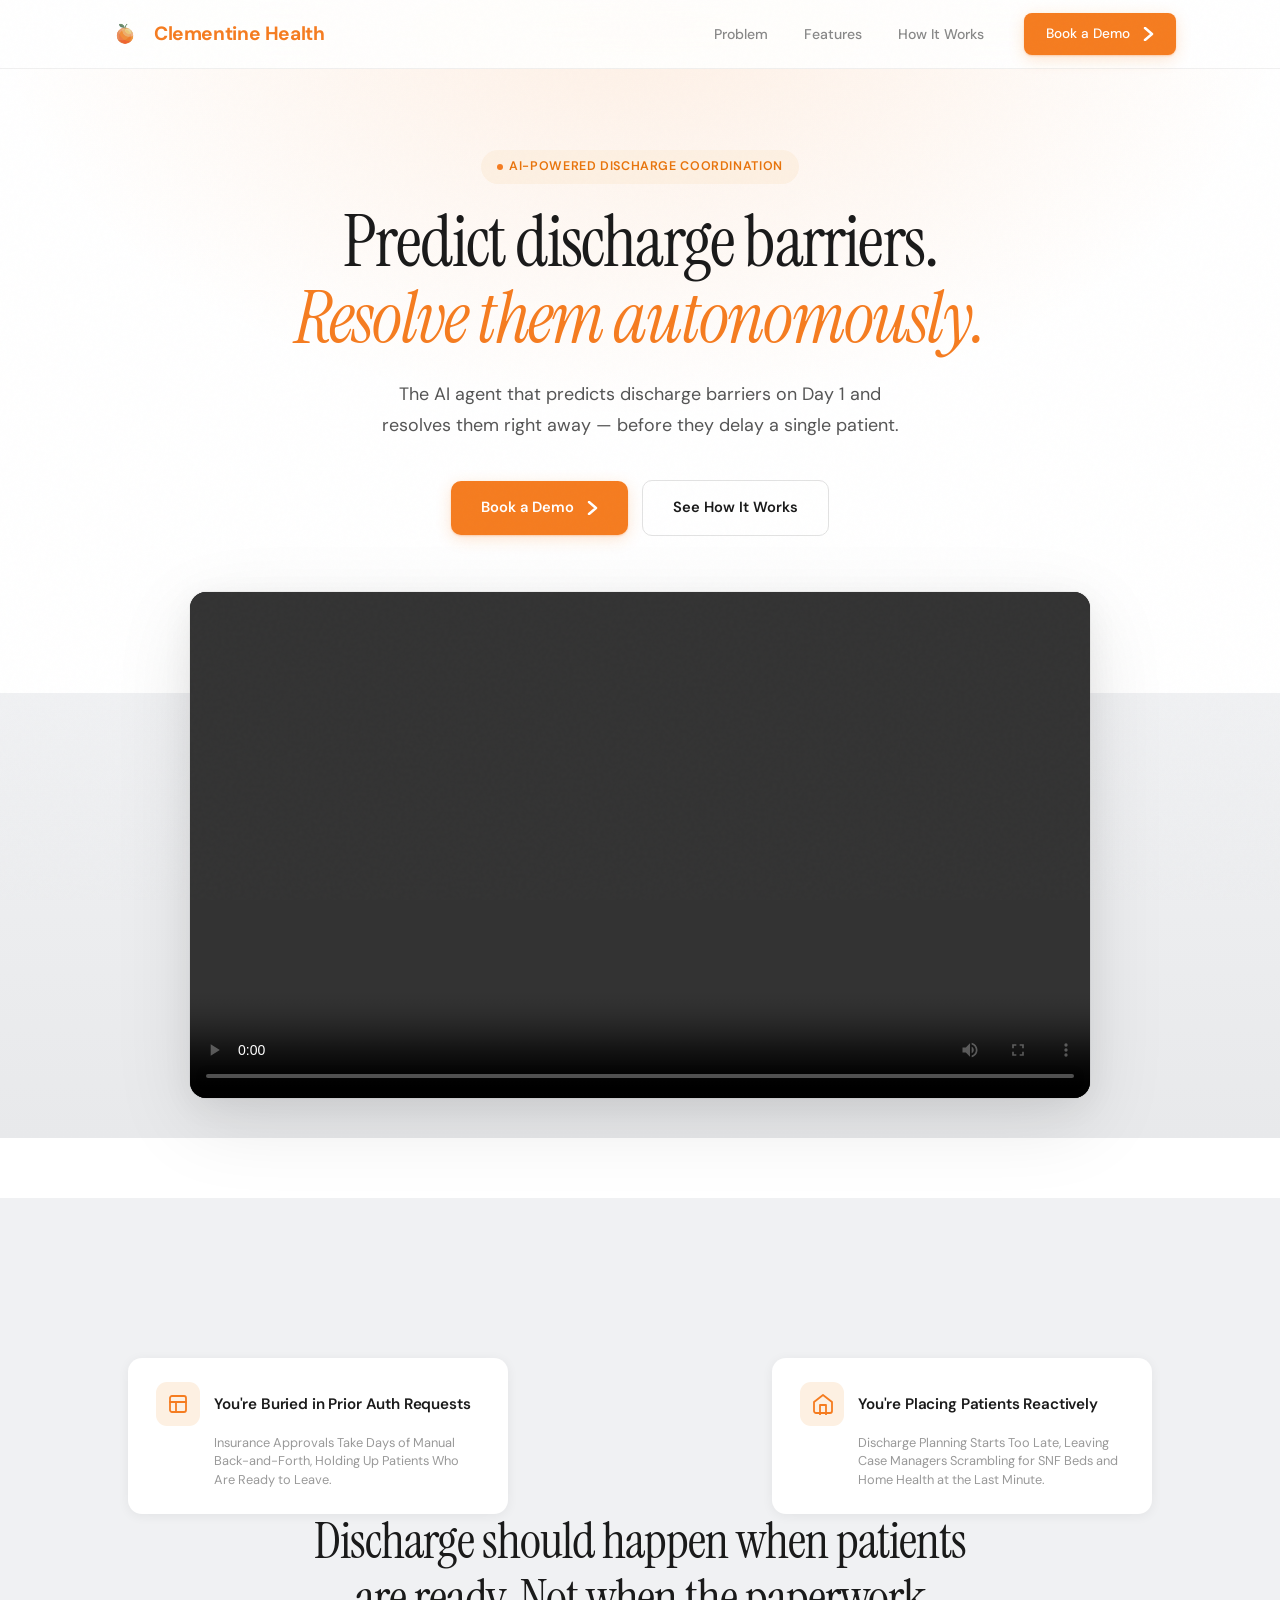
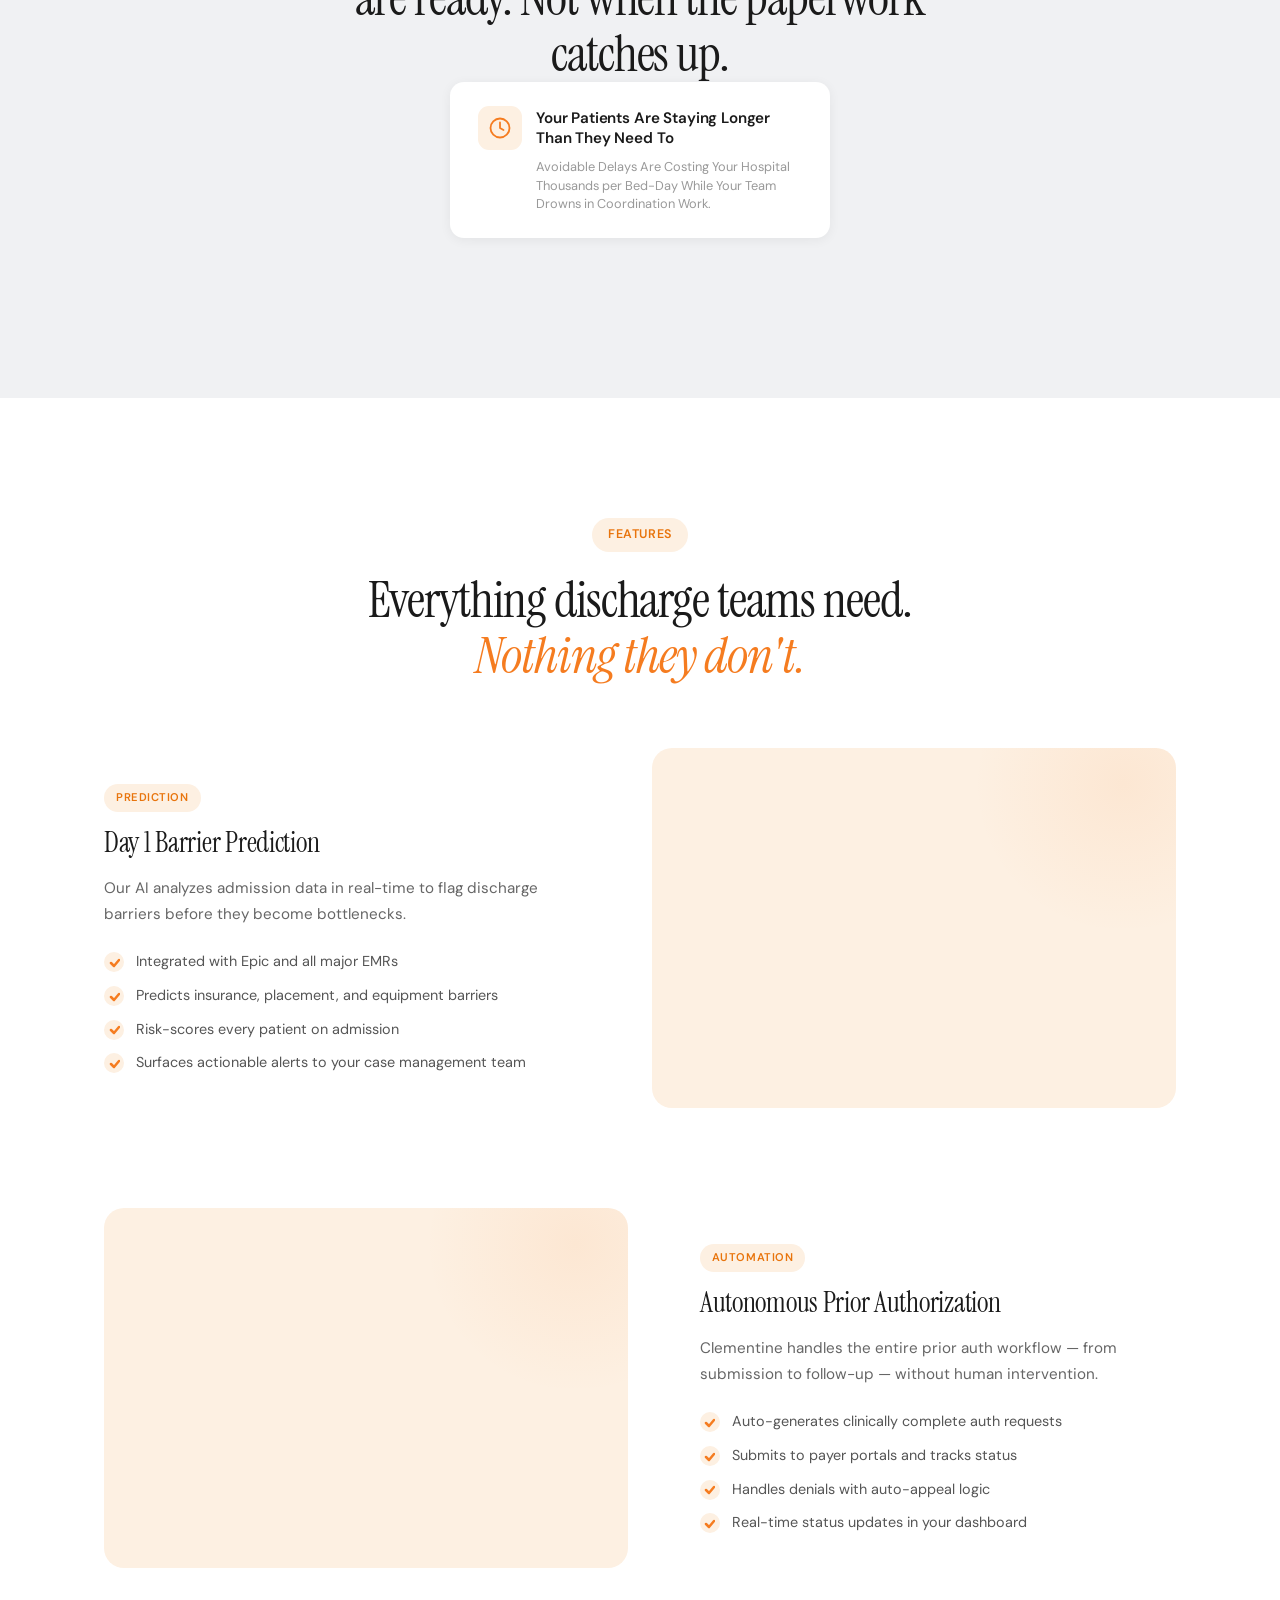
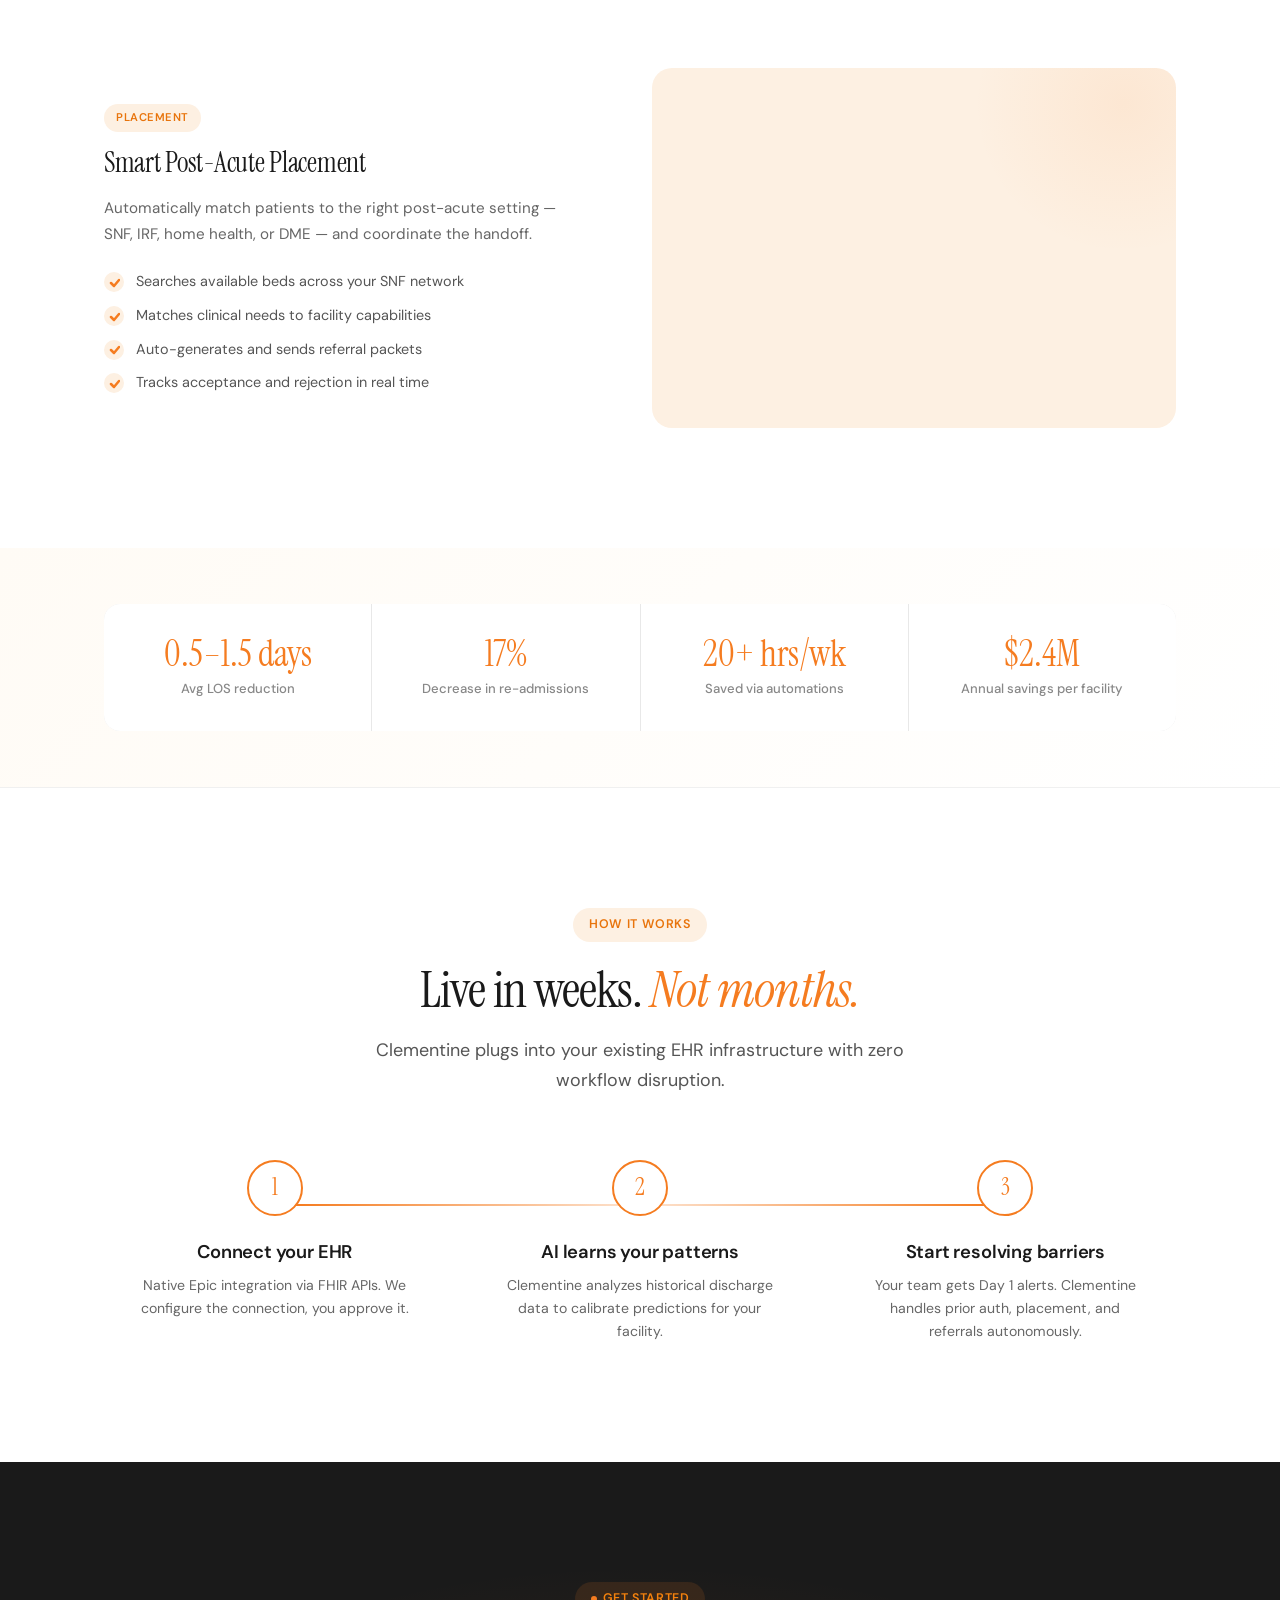
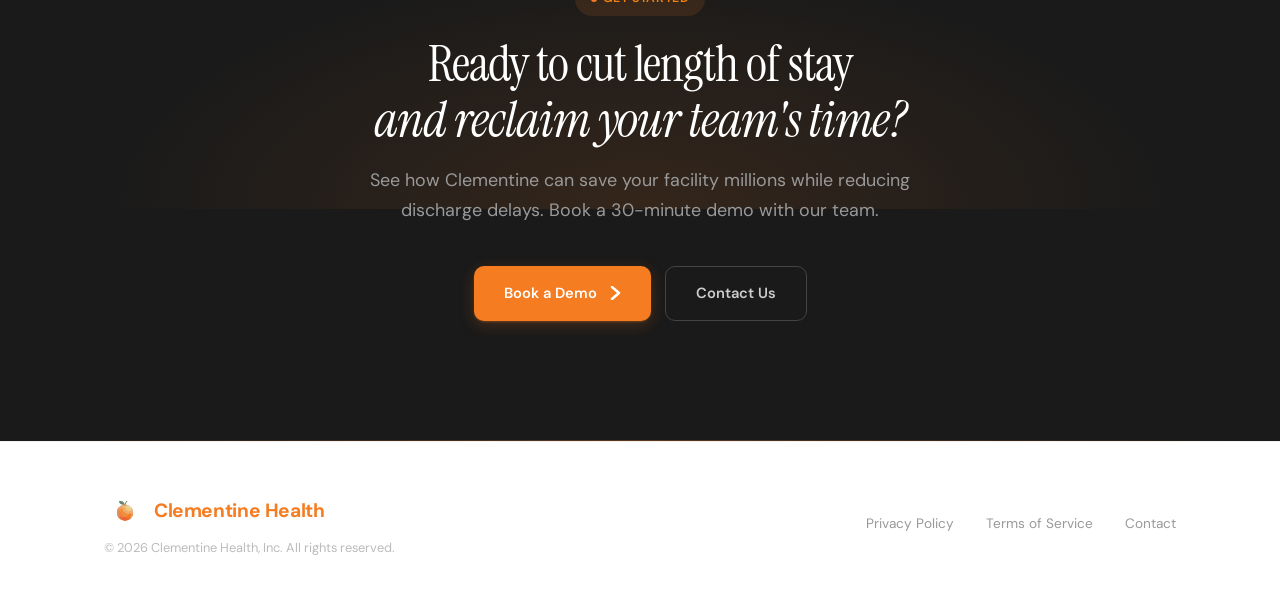
==== index.html @ 8f50ad36 "Initial commit: Clementine Health landing page Includes v1 (original), v2 (full-height features), an" ====
<!DOCTYPE html>
<html lang="en">
<head>
  <meta charset="UTF-8">
  <meta name="viewport" content="width=device-width, initial-scale=1.0">
  <title>Clementine Health — AI-Powered Discharge Coordination</title>
  <meta name="description" content="Predict discharge barriers on Day 1. Autonomously resolve prior auth, post-acute placement, and referral packets. Reduce length of stay and save millions.">
  <link rel="preconnect" href="https://fonts.googleapis.com">
  <link rel="preconnect" href="https://fonts.gstatic.com" crossorigin>
  <link href="https://fonts.googleapis.com/css2?family=DM+Sans:ital,opsz,wght@0,9..40,100..1000;1,9..40,100..1000&family=Instrument+Serif:ital@0;1&display=swap" rel="stylesheet">
  <style>
    :root {
      --orange: #F57C20;
      --orange-deep: #E8740C;
      --orange-bright: #F5820D;
      --orange-glow: rgba(245, 124, 32, 0.12);
      --card-bg: #FDF0E2;
      --cream: #FFFBF5;
      --ink: #1a1a1a;
      --ink-light: #555;
      --ink-muted: #888;
      --border: rgba(0,0,0,0.06);
      --radius: 16px;
      --radius-sm: 10px;
    }

    *, *::before, *::after { box-sizing: border-box; margin: 0; padding: 0; }
    html { scroll-behavior: smooth; -webkit-font-smoothing: antialiased; -moz-osx-font-smoothing: grayscale; }
    body {
      font-family: 'DM Sans', system-ui, sans-serif;
      color: var(--ink);
      background: #fff;
      line-height: 1.6;
      overflow-x: hidden;
    }
    img { max-width: 100%; display: block; }
    a { text-decoration: none; color: inherit; }

    /* ── Grain overlay ── */
    body::after {
      content: '';
      position: fixed;
      inset: 0;
      pointer-events: none;
      z-index: 9999;
      opacity: 0.018;
      background-image: url("data:image/svg+xml,%3Csvg viewBox='0 0 256 256' xmlns='http://www.w3.org/2000/svg'%3E%3Cfilter id='n'%3E%3CfeTurbulence type='fractalNoise' baseFrequency='0.9' numOctaves='4' stitchTiles='stitch'/%3E%3C/filter%3E%3Crect width='100%25' height='100%25' filter='url(%23n)'/%3E%3C/svg%3E");
    }

    .container { max-width: 1120px; margin: 0 auto; padding: 0 24px; }
    .section { padding: 120px 0; }

    /* ── Typography ── */
    h1 {
      font-family: 'Instrument Serif', Georgia, serif;
      font-size: clamp(2.75rem, 6vw, 4.5rem);
      font-weight: 400;
      line-height: 1.05;
      letter-spacing: -0.025em;
    }
    h2 {
      font-family: 'Instrument Serif', Georgia, serif;
      font-size: clamp(2rem, 4vw, 3.25rem);
      font-weight: 400;
      line-height: 1.1;
      letter-spacing: -0.02em;
    }
    h3 {
      font-size: 1.15rem;
      font-weight: 600;
      line-height: 1.35;
      letter-spacing: -0.01em;
    }
    .text-orange { color: var(--orange); }
    .subtitle {
      font-size: clamp(1.05rem, 1.4vw, 1.2rem);
      color: var(--ink-light);
      line-height: 1.7;
      max-width: 540px;
      font-weight: 400;
    }
    .label {
      display: inline-flex;
      align-items: center;
      gap: 6px;
      font-size: 0.78rem;
      font-weight: 600;
      letter-spacing: 0.05em;
      text-transform: uppercase;
      color: var(--orange-deep);
      background: var(--card-bg);
      padding: 7px 16px;
      border-radius: 100px;
      margin-bottom: 20px;
    }
    .label-dot {
      width: 6px;
      height: 6px;
      border-radius: 50%;
      background: var(--orange);
      animation: pulse-dot 2s infinite;
    }
    @keyframes pulse-dot {
      0%, 100% { opacity: 1; transform: scale(1); }
      50% { opacity: 0.5; transform: scale(0.8); }
    }

    /* ── Buttons ── */
    .btn {
      display: inline-flex;
      align-items: center;
      gap: 10px;
      font-family: inherit;
      font-size: 0.92rem;
      font-weight: 600;
      padding: 15px 30px;
      border-radius: var(--radius-sm);
      border: none;
      cursor: pointer;
      transition: all 0.25s cubic-bezier(0.4, 0, 0.2, 1);
      position: relative;
    }
    .btn-primary {
      background: var(--orange);
      color: #fff;
      box-shadow: 0 1px 2px rgba(245,124,32,0.3), 0 4px 16px rgba(245,124,32,0.2);
    }
    .btn-primary:hover {
      background: var(--orange-deep);
      transform: translateY(-2px);
      box-shadow: 0 4px 8px rgba(245,124,32,0.3), 0 12px 28px rgba(245,124,32,0.2);
    }
    .btn-secondary {
      background: #fff;
      color: var(--ink);
      border: 1.5px solid #e2e2e2;
    }
    .btn-secondary:hover {
      border-color: var(--orange);
      color: var(--orange);
      background: var(--cream);
    }
    .btn-arrow svg {
      transition: transform 0.25s cubic-bezier(0.4, 0, 0.2, 1);
      flex-shrink: 0;
    }
    .btn-arrow:hover svg { transform: translateX(3px); }

    /* ── Nav ── */
    .nav {
      position: fixed;
      top: 0;
      left: 0;
      right: 0;
      z-index: 100;
      background: rgba(255,255,255,0.88);
      backdrop-filter: blur(16px) saturate(180%);
      -webkit-backdrop-filter: blur(16px) saturate(180%);
      border-bottom: 1px solid var(--border);
      transition: all 0.4s;
    }
    .nav.scrolled { box-shadow: 0 1px 20px rgba(0,0,0,0.05); }
    .nav-inner {
      display: flex;
      align-items: center;
      justify-content: space-between;
      height: 68px;
    }
    .wordmark {
      font-family: 'DM Sans', sans-serif;
      font-size: 1.2rem;
      font-weight: 700;
      color: var(--orange);
      letter-spacing: -0.02em;
      display: flex;
      align-items: center;
      gap: 8px;
    }
    .wordmark-icon {
      width: 42px;
      height: 42px;
      display: flex;
      align-items: center;
      justify-content: center;
      flex-shrink: 0;
    }
    .wordmark-icon img { width: 100%; height: 100%; object-fit: contain; }
    .nav-links { display: flex; align-items: center; gap: 36px; }
    .nav-links a {
      font-size: 0.88rem;
      font-weight: 500;
      color: var(--ink-muted);
      transition: color 0.2s;
      position: relative;
    }
    .nav-links a:hover { color: var(--ink); }
    .nav-links a::after {
      content: '';
      position: absolute;
      bottom: -4px;
      left: 0;
      right: 0;
      height: 1.5px;
      background: var(--orange);
      transform: scaleX(0);
      transition: transform 0.25s cubic-bezier(0.4, 0, 0.2, 1);
      border-radius: 1px;
    }
    .nav-links a:hover::after { transform: scaleX(1); }
    .nav-cta { margin-left: 4px; }
    .nav-cta .btn { padding: 10px 22px; font-size: 0.85rem; border-radius: 8px; }
    .nav-cta .btn-primary { color: #fff !important; }
    .mobile-toggle { display: none; background: none; border: none; cursor: pointer; padding: 8px; }
    .mobile-toggle span { display: block; width: 20px; height: 1.5px; background: var(--ink); margin: 5px 0; border-radius: 2px; transition: all 0.3s; }

    /* ── Hero ── */
    .hero {
      padding: 150px 0 60px;
      position: relative;
    }
    .hero::before {
      content: '';
      position: absolute;
      top: 0;
      left: 50%;
      transform: translateX(-50%);
      width: 120%;
      height: 100%;
      background: radial-gradient(ellipse 60% 50% at 50% 0%, var(--orange-glow) 0%, transparent 70%);
      pointer-events: none;
    }
    .hero-inner {
      text-align: center;
      position: relative;
    }
    .hero .subtitle { margin: 24px auto 0; }
    .hero-buttons {
      display: flex;
      align-items: center;
      justify-content: center;
      gap: 14px;
      margin-top: 40px;
      flex-wrap: wrap;
    }

    /* ── Hero background band ── */
    .hero-bg-band {
      position: absolute;
      bottom: 0;
      left: -10%;
      right: -10%;
      height: 45%;
      background: linear-gradient(180deg, #f0f1f3 0%, #e8e9eb 100%);
      z-index: -1;
    }

    /* ── Hero Video Embed ── */
    .hero-video-wrapper {
      margin-top: 56px;
      max-width: 900px;
      margin-left: auto;
      margin-right: auto;
      padding-bottom: 40px;
    }
    .hero-video-frame {
      position: relative;
      width: 100%;
      padding-top: 56.25%; /* 16:9 */
      border-radius: 16px;
      overflow: hidden;
      background: #111;
      box-shadow:
        0 24px 80px rgba(0,0,0,0.10),
        0 8px 32px rgba(0,0,0,0.06),
        0 0 0 1px rgba(0,0,0,0.04);
    }
    .hero-video-frame iframe,
    .hero-video-frame video {
      position: absolute;
      top: 0;
      left: 0;
      width: 100%;
      height: 100%;
      border: 0;
    }
    .hero-video-placeholder {
      position: absolute;
      top: 0;
      left: 0;
      width: 100%;
      height: 100%;
      display: flex;
      flex-direction: column;
      align-items: center;
      justify-content: center;
      background: linear-gradient(135deg, #1a1a1a 0%, #2d2d2d 100%);
      color: #fff;
      gap: 16px;
      cursor: pointer;
      transition: background 0.3s ease;
    }
    .hero-video-placeholder:hover {
      background: linear-gradient(135deg, #222 0%, #333 100%);
    }
    .hero-video-play {
      width: 72px;
      height: 72px;
      border-radius: 50%;
      background: var(--orange);
      display: flex;
      align-items: center;
      justify-content: center;
      box-shadow: 0 8px 30px rgba(245, 124, 32, 0.35);
      transition: transform 0.25s ease, box-shadow 0.25s ease;
    }
    .hero-video-placeholder:hover .hero-video-play {
      transform: scale(1.08);
      box-shadow: 0 12px 40px rgba(245, 124, 32, 0.45);
    }
    .hero-video-play svg {
      margin-left: 4px;
    }
    .hero-video-caption {
      font-size: 0.85rem;
      color: #aaa;
      font-weight: 500;
      letter-spacing: 0.02em;
    }

    /* (Barriers card CSS removed — replaced by video embed) */

    /* ── Metrics Strip ── */
    .metrics {
      padding: 56px 0;
      border-bottom: 1px solid #f0f0f0;
      position: relative;
      overflow: hidden;
    }
    .metrics::before {
      content: '';
      position: absolute;
      inset: 0;
      background: linear-gradient(135deg, var(--cream) 0%, #fff 100%);
    }
    .metrics-inner {
      display: grid;
      grid-template-columns: repeat(4, 1fr);
      gap: 1px;
      background: #e8e8e8;
      border-radius: var(--radius);
      overflow: hidden;
      position: relative;
    }
    .metric {
      background: #fff;
      padding: 32px 24px;
      text-align: center;
    }
    .metric-value {
      font-family: 'Instrument Serif', Georgia, serif;
      font-size: 2.25rem;
      color: var(--orange);
      line-height: 1;
      margin-bottom: 6px;
    }
    .metric-label { font-size: 0.82rem; color: var(--ink-muted); font-weight: 500; }

    /* ── Problem Section (Glide-style) ── */
    .problems {
      background: #f0f1f3;
      position: relative;
      overflow: hidden;
    }
    .problems-layout {
      position: relative;
      min-height: 560px;
      display: flex;
      align-items: center;
      justify-content: center;
    }
    .problems-statement {
      text-align: center;
      max-width: 700px;
      position: relative;
      z-index: 1;
      padding: 0 24px;
    }
    .problems-statement h2 {
      font-size: clamp(2rem, 4vw, 3.25rem);
      line-height: 1.1;
    }
    .problems-statement h2 span {
      font-weight: 400;
      font-family: 'Instrument Serif', Georgia, serif;
    }
    .problems-statement h2 strong {
      font-family: 'Instrument Serif', Georgia, serif;
      font-weight: 400;
      color: var(--ink);
    }
    .problem-card {
      background: #fff;
      border-radius: 14px;
      padding: 24px 28px;
      box-shadow: 0 2px 12px rgba(0,0,0,0.06);
      position: absolute;
      z-index: 2;
      transition: transform 0.35s cubic-bezier(0.4, 0, 0.2, 1), box-shadow 0.35s;
      max-width: 380px;
    }
    .problem-card:hover {
      transform: translateY(-4px);
      box-shadow: 0 8px 28px rgba(0,0,0,0.1);
    }
    .problem-card-1 { top: 40px; left: 24px; }
    .problem-card-2 { top: 40px; right: 24px; }
    .problem-card-3 { bottom: 40px; left: 50%; transform: translateX(-50%); }
    .problem-card-3:hover { transform: translateX(-50%) translateY(-4px); }
    .problem-card-header {
      display: flex;
      align-items: center;
      gap: 14px;
      margin-bottom: 8px;
    }
    .problem-icon {
      width: 44px;
      height: 44px;
      background: var(--card-bg);
      border-radius: 11px;
      display: flex;
      align-items: center;
      justify-content: center;
      flex-shrink: 0;
    }
    .problem-card h3 { font-size: 0.95rem; font-weight: 600; }
    .problem-card p { font-size: 0.8rem; color: #999; line-height: 1.45; margin-left: 58px; font-weight: 400; }

    /* ── Features ── */
    .features-list {
      display: flex;
      flex-direction: column;
      gap: 100px;
      margin-top: 64px;
    }
    .feature-row {
      display: grid;
      grid-template-columns: 1fr 1.1fr;
      gap: 72px;
      align-items: center;
    }
    .feature-row.reverse { direction: rtl; }
    .feature-row.reverse > * { direction: ltr; }
    .feature-content .label { margin-bottom: 12px; }
    .feature-content h3 {
      font-family: 'Instrument Serif', Georgia, serif;
      font-size: 1.75rem;
      font-weight: 400;
      margin-bottom: 14px;
      letter-spacing: -0.01em;
    }
    .feature-content p { font-size: 0.95rem; color: #666; line-height: 1.7; margin-bottom: 24px; }
    .feature-points { list-style: none; display: flex; flex-direction: column; gap: 12px; }
    .feature-points li {
      display: flex;
      align-items: flex-start;
      gap: 12px;
      font-size: 0.9rem;
      color: var(--ink-light);
      line-height: 1.5;
    }
    .feature-check {
      flex-shrink: 0;
      width: 20px;
      height: 20px;
      background: var(--card-bg);
      border-radius: 50%;
      display: flex;
      align-items: center;
      justify-content: center;
      margin-top: 1px;
    }
    .feature-check svg { width: 11px; height: 11px; }
    .feature-visual {
      background: var(--card-bg);
      border-radius: 20px;
      padding: 0;
      min-height: 360px;
      display: flex;
      align-items: center;
      justify-content: center;
      position: relative;
      overflow: hidden;
    }
    .feature-video {
      width: 100%;
      height: 100%;
      object-fit: cover;
      border-radius: 20px;
    }
    .feature-visual::before {
      content: '';
      position: absolute;
      top: -30%;
      right: -20%;
      width: 60%;
      height: 80%;
      background: radial-gradient(circle, rgba(245,124,32,0.08) 0%, transparent 70%);
      pointer-events: none;
    }

    /* Feature mock elements */
    .feature-mock {
      width: 100%;
      background: #fff;
      border-radius: 14px;
      padding: 24px;
      box-shadow: 0 1px 4px rgba(0,0,0,0.04), 0 8px 24px rgba(0,0,0,0.03);
      position: relative;
    }
    .feature-mock-title {
      font-weight: 700;
      font-size: 0.82rem;
      margin-bottom: 18px;
      display: flex;
      align-items: center;
      gap: 8px;
      color: #111;
    }
    .feature-mock-title svg { flex-shrink: 0; }
    .feature-mock-row {
      display: flex;
      align-items: center;
      justify-content: space-between;
      padding: 12px 0;
      border-bottom: 1px solid #f5f5f5;
    }
    .feature-mock-row:last-child { border-bottom: none; }
    .feature-mock-label { font-size: 0.78rem; color: #aaa; font-weight: 500; }
    .feature-mock-value { font-size: 0.82rem; font-weight: 600; }
    .tag {
      font-size: 0.68rem;
      font-weight: 600;
      padding: 4px 10px;
      border-radius: 100px;
      letter-spacing: 0.01em;
    }
    .tag-green { background: #dcfce7; color: #16a34a; }
    .tag-orange { background: var(--card-bg); color: var(--orange); }
    .tag-blue { background: #dbeafe; color: #2563eb; }

    /* Timeline mock */
    .timeline-mock { width: 100%; }
    .timeline-step {
      display: flex;
      gap: 16px;
      padding-bottom: 16px;
    }
    .timeline-step:last-child { padding-bottom: 0; }
    .timeline-dot-col { display: flex; flex-direction: column; align-items: center; flex-shrink: 0; }
    .timeline-dot {
      width: 30px;
      height: 30px;
      border-radius: 50%;
      background: var(--orange);
      display: flex;
      align-items: center;
      justify-content: center;
      font-size: 0.7rem;
      color: #fff;
      font-weight: 700;
      flex-shrink: 0;
      box-shadow: 0 2px 8px rgba(245,124,32,0.25);
    }
    .timeline-line {
      width: 2px;
      flex: 1;
      background: linear-gradient(to bottom, var(--orange), rgba(245,124,32,0.15));
      margin-top: 4px;
      border-radius: 1px;
    }
    .timeline-step:last-child .timeline-line { display: none; }
    .timeline-content {
      background: #fff;
      border-radius: 12px;
      padding: 14px 18px;
      flex: 1;
      box-shadow: 0 1px 4px rgba(0,0,0,0.04);
      border: 1px solid #f0f0f0;
    }
    .timeline-content strong { font-size: 0.82rem; display: block; margin-bottom: 2px; color: #111; }
    .timeline-content span { font-size: 0.72rem; color: #999; }

    /* ── How It Works ── */
    .how-it-works {
      background: #fff;
      position: relative;
    }
    .how-header {
      text-align: center;
      margin-bottom: 64px;
    }
    .how-header .subtitle { margin: 16px auto 0; }
    .steps-grid {
      display: grid;
      grid-template-columns: repeat(3, 1fr);
      gap: 24px;
      position: relative;
    }
    .steps-grid::before {
      content: '';
      position: absolute;
      top: 44px;
      left: calc(16.67% + 12px);
      right: calc(16.67% + 12px);
      height: 2px;
      background: linear-gradient(90deg, var(--orange), rgba(245,124,32,0.2), var(--orange));
      z-index: 0;
    }
    .step-card {
      text-align: center;
      padding: 0 12px;
      position: relative;
      z-index: 1;
    }
    .step-number {
      width: 56px;
      height: 56px;
      border-radius: 50%;
      background: #fff;
      border: 2px solid var(--orange);
      color: var(--orange);
      font-family: 'Instrument Serif', Georgia, serif;
      font-size: 1.5rem;
      display: flex;
      align-items: center;
      justify-content: center;
      margin: 0 auto 24px;
      position: relative;
    }
    .step-card h3 { margin-bottom: 10px; }
    .step-card p { font-size: 0.88rem; color: #666; max-width: 280px; margin: 0 auto; line-height: 1.6; }

    /* ── CTA Section ── */
    .cta-section {
      background: var(--ink);
      color: #fff;
      text-align: center;
      padding: 120px 0;
      position: relative;
      overflow: hidden;
    }
    .cta-section::before {
      content: '';
      position: absolute;
      top: -40%;
      left: 50%;
      transform: translateX(-50%);
      width: 120%;
      height: 100%;
      background: radial-gradient(ellipse 50% 60% at 50% 100%, rgba(245,124,32,0.12) 0%, transparent 70%);
      pointer-events: none;
    }
    .cta-section::after {
      content: '';
      position: absolute;
      bottom: 0;
      left: 0;
      right: 0;
      height: 1px;
      background: linear-gradient(90deg, transparent, rgba(245,124,32,0.3), transparent);
    }
    .cta-section h2 { color: #fff; margin-bottom: 16px; }
    .cta-section .subtitle { color: #999; margin: 0 auto 40px; }
    .cta-section .label { background: rgba(245,124,32,0.12); color: #F5820D; }
    .cta-buttons { display: flex; justify-content: center; gap: 14px; flex-wrap: wrap; }
    .cta-section .btn-secondary { background: transparent; border-color: #444; color: #ccc; }
    .cta-section .btn-secondary:hover { border-color: var(--orange); color: var(--orange); background: rgba(245,124,32,0.05); }

    /* ── Footer ── */
    .footer {
      padding: 48px 0 36px;
      border-top: 1px solid #f0f0f0;
    }
    .footer-inner {
      display: flex;
      justify-content: space-between;
      align-items: center;
      flex-wrap: wrap;
      gap: 16px;
    }
    .footer-left .wordmark { margin-bottom: 6px; }
    .footer-left p { font-size: 0.8rem; color: #bbb; }
    .footer-links { display: flex; gap: 32px; }
    .footer-links a { font-size: 0.85rem; color: #999; transition: color 0.2s; }
    .footer-links a:hover { color: var(--orange); }

    /* ── Animations ── */
    .reveal {
      opacity: 0;
      transform: translateY(28px);
      transition: opacity 0.7s cubic-bezier(0.4, 0, 0.2, 1), transform 0.7s cubic-bezier(0.4, 0, 0.2, 1);
    }
    .reveal.visible { opacity: 1; transform: translateY(0); }
    .reveal-d1 { transition-delay: 0.08s; }
    .reveal-d2 { transition-delay: 0.16s; }
    .reveal-d3 { transition-delay: 0.24s; }
    .reveal-d4 { transition-delay: 0.32s; }

    /* ── Responsive ── */
    @media (max-width: 960px) {
      .problems-layout { min-height: auto; flex-direction: column; gap: 24px; padding: 0; }
      .problem-card { position: relative; top: auto; left: auto; right: auto; bottom: auto; max-width: 100%; }
      .problem-card-1, .problem-card-2, .problem-card-3 { position: relative; top: auto; left: auto; right: auto; bottom: auto; }
      .problem-card-3 { transform: none; }
      .problem-card-3:hover { transform: translateY(-4px); }
      .problems-statement { order: -1; padding: 0; }
      .feature-row, .feature-row.reverse { grid-template-columns: 1fr; direction: ltr; gap: 32px; }
      .steps-grid { grid-template-columns: 1fr; max-width: 360px; margin: 0 auto; }
      .steps-grid::before { display: none; }
      .metrics-inner { grid-template-columns: repeat(2, 1fr); }
      .hero-video-wrapper { max-width: 800px; }
    }
    @media (max-width: 768px) {
      .section { padding: 80px 0; }
      .hero { padding: 120px 0 48px; }
      .nav-links { display: none; }
      .nav-links.open {
        display: flex;
        flex-direction: column;
        position: absolute;
        top: 68px;
        left: 0;
        right: 0;
        background: rgba(255,255,255,0.98);
        backdrop-filter: blur(16px);
        padding: 24px;
        border-bottom: 1px solid var(--border);
        box-shadow: 0 12px 32px rgba(0,0,0,0.06);
        gap: 16px;
      }
      .nav-links.open .nav-cta { margin-left: 0; }
      .mobile-toggle { display: block; }
      .hero-buttons { flex-direction: column; align-items: stretch; max-width: 320px; margin-left: auto; margin-right: auto; }
      .hero-buttons .btn { justify-content: center; }
      .hero-video-wrapper { max-width: 100%; }
      .feature-visual { min-height: 260px; padding: 24px; }
      .footer-inner { flex-direction: column; text-align: center; }
      .footer-links { justify-content: center; }
      .cta-section { padding: 80px 0; }
      .cta-buttons { flex-direction: column; align-items: stretch; max-width: 280px; margin: 0 auto; }
      .cta-buttons .btn { justify-content: center; }
      .problem-card p { margin-left: 0; margin-top: 8px; }
    }
    @media (max-width: 480px) {
      h1 { font-size: 2.25rem; }
      .fc-grid { grid-template-columns: 1fr; }
      .lp-table-row > :nth-child(3), .lp-table-row > :nth-child(4) { display: none; }
      .metrics-inner { grid-template-columns: 1fr; }
    }
  </style>
</head>
<body>

  <!-- ── Nav ── -->
  <nav class="nav" id="nav">
    <div class="container nav-inner">
      <a href="#" class="wordmark">
        <span class="wordmark-icon"><img src="logo.png" alt="Clementine Health"></span>
        Clementine Health
      </a>
      <div class="nav-links" id="navLinks">
        <a href="#problems">Problem</a>
        <a href="#features">Features</a>
        <a href="#how-it-works">How It Works</a>
        <div class="nav-cta">
          <a href="#cta" class="btn btn-primary btn-arrow">Book a Demo
            <svg width="14" height="14" fill="none" stroke="currentColor" stroke-width="2.5" stroke-linecap="round" stroke-linejoin="round"><path d="M5 1l7 6-7 6"/></svg>
          </a>
        </div>
      </div>
      <button class="mobile-toggle" id="mobileToggle" aria-label="Menu">
        <span></span><span></span><span></span>
      </button>
    </div>
  </nav>

  <!-- ── Hero ── -->
  <section class="hero">
    <div class="container hero-inner">
      <div class="reveal">
        <span class="label"><span class="label-dot"></span> AI-Powered Discharge Coordination</span>
      </div>
      <h1 class="reveal reveal-d1">
        Predict discharge barriers.<br>
        <em class="text-orange" style="font-style: italic;">Resolve them autonomously.</em>
      </h1>
      <p class="subtitle reveal reveal-d2">
        The AI agent that predicts discharge barriers on Day&nbsp;1 and resolves them right away — before they delay a single patient.
      </p>
      <div class="hero-buttons reveal reveal-d3">
        <a href="#cta" class="btn btn-primary btn-arrow">Book a Demo
          <svg width="14" height="14" fill="none" stroke="currentColor" stroke-width="2.5" stroke-linecap="round" stroke-linejoin="round"><path d="M5 1l7 6-7 6"/></svg>
        </a>
        <a href="#demo-video" class="btn btn-secondary">See How It Works</a>
      </div>

      <!-- Video Embed -->
      <div class="hero-bg-band"></div>
      <div id="demo-video" class="hero-video-wrapper reveal reveal-d4">
        <div class="hero-video-frame">
          <video src="ClementineDemo.mp4" controls playsinline preload="metadata"></video>
        </div>
      </div>
    </div>
  </section>

  <!-- ── Problems ── -->
  <section class="section problems" id="problems">
    <div class="container">
      <div class="problems-layout reveal">

        <!-- Card 1: Top Left -->
        <div class="problem-card problem-card-1">
          <div class="problem-card-header">
            <div class="problem-icon">
              <svg width="22" height="22" fill="none" stroke="#F57C20" stroke-width="1.8" stroke-linecap="round" stroke-linejoin="round"><rect x="3" y="3" width="16" height="16" rx="2"/><line x1="3" y1="9" x2="19" y2="9"/><line x1="9" y1="19" x2="9" y2="9"/></svg>
            </div>
            <h3>You're Buried in Prior Auth Requests</h3>
          </div>
          <p>Insurance Approvals Take Days of Manual Back-and-Forth, Holding Up Patients Who Are Ready to Leave.</p>
        </div>

        <!-- Card 2: Top Right -->
        <div class="problem-card problem-card-2">
          <div class="problem-card-header">
            <div class="problem-icon">
              <svg width="22" height="22" fill="none" stroke="#F57C20" stroke-width="1.8" stroke-linecap="round" stroke-linejoin="round"><path d="M3 9l9-7 9 7v9a2 2 0 0 1-2 2H5a2 2 0 0 1-2-2z"/><polyline points="9 22 9 12 15 12 15 22"/></svg>
            </div>
            <h3>You're Placing Patients Reactively</h3>
          </div>
          <p>Discharge Planning Starts Too Late, Leaving Case Managers Scrambling for SNF Beds and Home Health at the Last Minute.</p>
        </div>

        <!-- Big Statement (center) -->
        <div class="problems-statement">
          <h2><span>Discharge should happen when patients are ready.</span> <strong>Not when the paperwork catches up.</strong></h2>
        </div>

        <!-- Card 3: Bottom Center -->
        <div class="problem-card problem-card-3">
          <div class="problem-card-header">
            <div class="problem-icon">
              <svg width="22" height="22" fill="none" stroke="#F57C20" stroke-width="1.8" stroke-linecap="round" stroke-linejoin="round"><circle cx="11" cy="11" r="9.5"/><polyline points="11 5.5 11 11 14.5 13"/></svg>
            </div>
            <h3>Your Patients Are Staying Longer Than They Need To</h3>
          </div>
          <p>Avoidable Delays Are Costing Your Hospital Thousands per Bed-Day While Your Team Drowns in Coordination Work.</p>
        </div>

      </div>
    </div>
  </section>

  <!-- ── Features ── -->
  <section class="section features" id="features">
    <div class="container">
      <div class="text-center reveal" style="text-align:center; margin-bottom: 16px;">
        <span class="label">Features</span>
        <h2>Everything discharge teams need.<br><em class="text-orange" style="font-style:italic;">Nothing they don't.</em></h2>
      </div>
      <div class="features-list">

        <!-- Feature 1 -->
        <div class="feature-row reveal">
          <div class="feature-content">
            <span class="label" style="font-size:0.7rem;padding:5px 12px;">Prediction</span>
            <h3>Day 1 Barrier Prediction</h3>
            <p>Our AI analyzes admission data in real-time to flag discharge barriers before they become bottlenecks.</p>
            <ul class="feature-points">
              <li><span class="feature-check"><svg fill="none" stroke="#F57C20" stroke-width="2.5" stroke-linecap="round" stroke-linejoin="round"><polyline points="2 6 5 9 10 3"/></svg></span>Integrated with Epic and all major EMRs</li>
              <li><span class="feature-check"><svg fill="none" stroke="#F57C20" stroke-width="2.5" stroke-linecap="round" stroke-linejoin="round"><polyline points="2 6 5 9 10 3"/></svg></span>Predicts insurance, placement, and equipment barriers</li>
              <li><span class="feature-check"><svg fill="none" stroke="#F57C20" stroke-width="2.5" stroke-linecap="round" stroke-linejoin="round"><polyline points="2 6 5 9 10 3"/></svg></span>Risk-scores every patient on admission</li>
              <li><span class="feature-check"><svg fill="none" stroke="#F57C20" stroke-width="2.5" stroke-linecap="round" stroke-linejoin="round"><polyline points="2 6 5 9 10 3"/></svg></span>Surfaces actionable alerts to your case management team</li>
            </ul>
          </div>
          <div class="feature-visual">
            <video src="Gif1.mp4" muted loop playsinline preload="metadata" class="autoplay-video feature-video"></video>
          </div>
        </div>

        <!-- Feature 2 -->
        <div class="feature-row reverse reveal">
          <div class="feature-content">
            <span class="label" style="font-size:0.7rem;padding:5px 12px;">Automation</span>
            <h3>Autonomous Prior Authorization</h3>
            <p>Clementine handles the entire prior auth workflow — from submission to follow-up — without human intervention.</p>
            <ul class="feature-points">
              <li><span class="feature-check"><svg fill="none" stroke="#F57C20" stroke-width="2.5" stroke-linecap="round" stroke-linejoin="round"><polyline points="2 6 5 9 10 3"/></svg></span>Auto-generates clinically complete auth requests</li>
              <li><span class="feature-check"><svg fill="none" stroke="#F57C20" stroke-width="2.5" stroke-linecap="round" stroke-linejoin="round"><polyline points="2 6 5 9 10 3"/></svg></span>Submits to payer portals and tracks status</li>
              <li><span class="feature-check"><svg fill="none" stroke="#F57C20" stroke-width="2.5" stroke-linecap="round" stroke-linejoin="round"><polyline points="2 6 5 9 10 3"/></svg></span>Handles denials with auto-appeal logic</li>
              <li><span class="feature-check"><svg fill="none" stroke="#F57C20" stroke-width="2.5" stroke-linecap="round" stroke-linejoin="round"><polyline points="2 6 5 9 10 3"/></svg></span>Real-time status updates in your dashboard</li>
            </ul>
          </div>
          <div class="feature-visual">
            <video src="Gif3.mp4" muted loop playsinline preload="metadata" class="autoplay-video feature-video"></video>
          </div>
        </div>

        <!-- Feature 3 -->
        <div class="feature-row reveal">
          <div class="feature-content">
            <span class="label" style="font-size:0.7rem;padding:5px 12px;">Placement</span>
            <h3>Smart Post-Acute Placement</h3>
            <p>Automatically match patients to the right post-acute setting — SNF, IRF, home health, or DME — and coordinate the handoff.</p>
            <ul class="feature-points">
              <li><span class="feature-check"><svg fill="none" stroke="#F57C20" stroke-width="2.5" stroke-linecap="round" stroke-linejoin="round"><polyline points="2 6 5 9 10 3"/></svg></span>Searches available beds across your SNF network</li>
              <li><span class="feature-check"><svg fill="none" stroke="#F57C20" stroke-width="2.5" stroke-linecap="round" stroke-linejoin="round"><polyline points="2 6 5 9 10 3"/></svg></span>Matches clinical needs to facility capabilities</li>
              <li><span class="feature-check"><svg fill="none" stroke="#F57C20" stroke-width="2.5" stroke-linecap="round" stroke-linejoin="round"><polyline points="2 6 5 9 10 3"/></svg></span>Auto-generates and sends referral packets</li>
              <li><span class="feature-check"><svg fill="none" stroke="#F57C20" stroke-width="2.5" stroke-linecap="round" stroke-linejoin="round"><polyline points="2 6 5 9 10 3"/></svg></span>Tracks acceptance and rejection in real time</li>
            </ul>
          </div>
          <div class="feature-visual">
            <video src="Gif2.mp4" muted loop playsinline preload="metadata" class="autoplay-video feature-video"></video>
          </div>
        </div>

      </div>
    </div>
  </section>

  <section class="metrics">
    <div class="container">
      <div class="metrics-inner">
        <div class="metric reveal">
          <div class="metric-value">0.5–1.5 days</div>
          <div class="metric-label">Avg LOS reduction</div>
        </div>
        <div class="metric reveal reveal-d1">
          <div class="metric-value">17%</div>
          <div class="metric-label">Decrease in re-admissions</div>
        </div>
        <div class="metric reveal reveal-d2">
          <div class="metric-value">20+ hrs/wk</div>
          <div class="metric-label">Saved via automations</div>
        </div>
        <div class="metric reveal reveal-d3">
          <div class="metric-value">$2.4M</div>
          <div class="metric-label">Annual savings per facility</div>
        </div>
      </div>
    </div>
  </section>

  <!-- ── How It Works ── -->
  <section class="section how-it-works" id="how-it-works">
    <div class="container">
      <div class="how-header reveal">
        <span class="label">How It Works</span>
        <h2>Live in weeks. <em class="text-orange" style="font-style:italic;">Not months.</em></h2>
        <p class="subtitle" style="margin:16px auto 0;">Clementine plugs into your existing EHR infrastructure with zero workflow disruption.</p>
      </div>
      <div class="steps-grid">
        <div class="step-card reveal reveal-d1">
          <div class="step-number">1</div>
          <h3>Connect your EHR</h3>
          <p>Native Epic integration via FHIR APIs. We configure the connection, you approve it.</p>
        </div>
        <div class="step-card reveal reveal-d2">
          <div class="step-number">2</div>
          <h3>AI learns your patterns</h3>
          <p>Clementine analyzes historical discharge data to calibrate predictions for your facility.</p>
        </div>
        <div class="step-card reveal reveal-d3">
          <div class="step-number">3</div>
          <h3>Start resolving barriers</h3>
          <p>Your team gets Day 1 alerts. Clementine handles prior auth, placement, and referrals autonomously.</p>
        </div>
      </div>
    </div>
  </section>

  <!-- ── Metrics ── -->
  <!-- ── CTA ── -->
  <section class="cta-section" id="cta">
    <div class="container">
      <span class="label reveal"><span class="label-dot"></span> Get Started</span>
      <h2 class="reveal reveal-d1">Ready to cut length of stay<br><em style="font-style:italic;">and reclaim your team's time?</em></h2>
      <p class="subtitle reveal reveal-d2">See how Clementine can save your facility millions while reducing discharge delays. Book a 30-minute demo with our team.</p>
      <div class="cta-buttons reveal reveal-d3">
        <a href="https://calendly.com/ajers-uchicago/clementine-demo" target="_blank" rel="noopener" class="btn btn-primary btn-arrow">Book a Demo
          <svg width="14" height="14" fill="none" stroke="currentColor" stroke-width="2.5" stroke-linecap="round" stroke-linejoin="round"><path d="M5 1l7 6-7 6"/></svg>
        </a>
        <a href="mailto:ajer@iclementine.com" class="btn btn-secondary">Contact Us</a>
      </div>
    </div>
  </section>

  <!-- ── Footer ── -->
  <footer class="footer">
    <div class="container footer-inner">
      <div class="footer-left">
        <span class="wordmark">
          <span class="wordmark-icon"><img src="logo.png" alt="Clementine Health"></span>
          Clementine Health
        </span>
        <p>&copy; 2026 Clementine Health, Inc. All rights reserved.</p>
      </div>
      <div class="footer-links">
        <a href="#">Privacy Policy</a>
        <a href="#">Terms of Service</a>
        <a href="mailto:ajer@iclementine.com">Contact</a>
      </div>
    </div>
  </footer>

  <script>
    // Scroll-triggered reveals
    const observer = new IntersectionObserver((entries) => {
      entries.forEach(entry => {
        if (entry.isIntersecting) {
          entry.target.classList.add('visible');
          observer.unobserve(entry.target);
        }
      });
    }, { threshold: 0.12, rootMargin: '0px 0px -40px 0px' });
    document.querySelectorAll('.reveal').forEach(el => observer.observe(el));

    // Nav scroll effect
    let ticking = false;
    window.addEventListener('scroll', () => {
      if (!ticking) {
        requestAnimationFrame(() => {
          document.getElementById('nav').classList.toggle('scrolled', window.scrollY > 10);
          ticking = false;
        });
        ticking = true;
      }
    });

    // Mobile menu
    const toggle = document.getElementById('mobileToggle');
    const navLinks = document.getElementById('navLinks');
    toggle.addEventListener('click', () => navLinks.classList.toggle('open'));
    document.querySelectorAll('.nav-links a').forEach(link => {
      link.addEventListener('click', () => navLinks.classList.remove('open'));
    });

    // Smooth anchor offset for fixed nav
    document.querySelectorAll('a[href^="#"]').forEach(anchor => {
      anchor.addEventListener('click', function(e) {
        const target = document.querySelector(this.getAttribute('href'));
        if (target) {
          e.preventDefault();
          const offset = 80;
          const y = target.getBoundingClientRect().top + window.pageYOffset - offset;
          window.scrollTo({ top: y, behavior: 'smooth' });
        }
      });
    });

    // Autoplay videos on scroll into view, pause when out of view
    const videoObserver = new IntersectionObserver((entries) => {
      entries.forEach(entry => {
        const video = entry.target;
        if (entry.isIntersecting) {
          video.play().catch(() => {});
        } else {
          video.pause();
        }
      });
    }, { threshold: 0.3 });
    document.querySelectorAll('.autoplay-video').forEach(v => videoObserver.observe(v));
  </script>
</body>
</html>
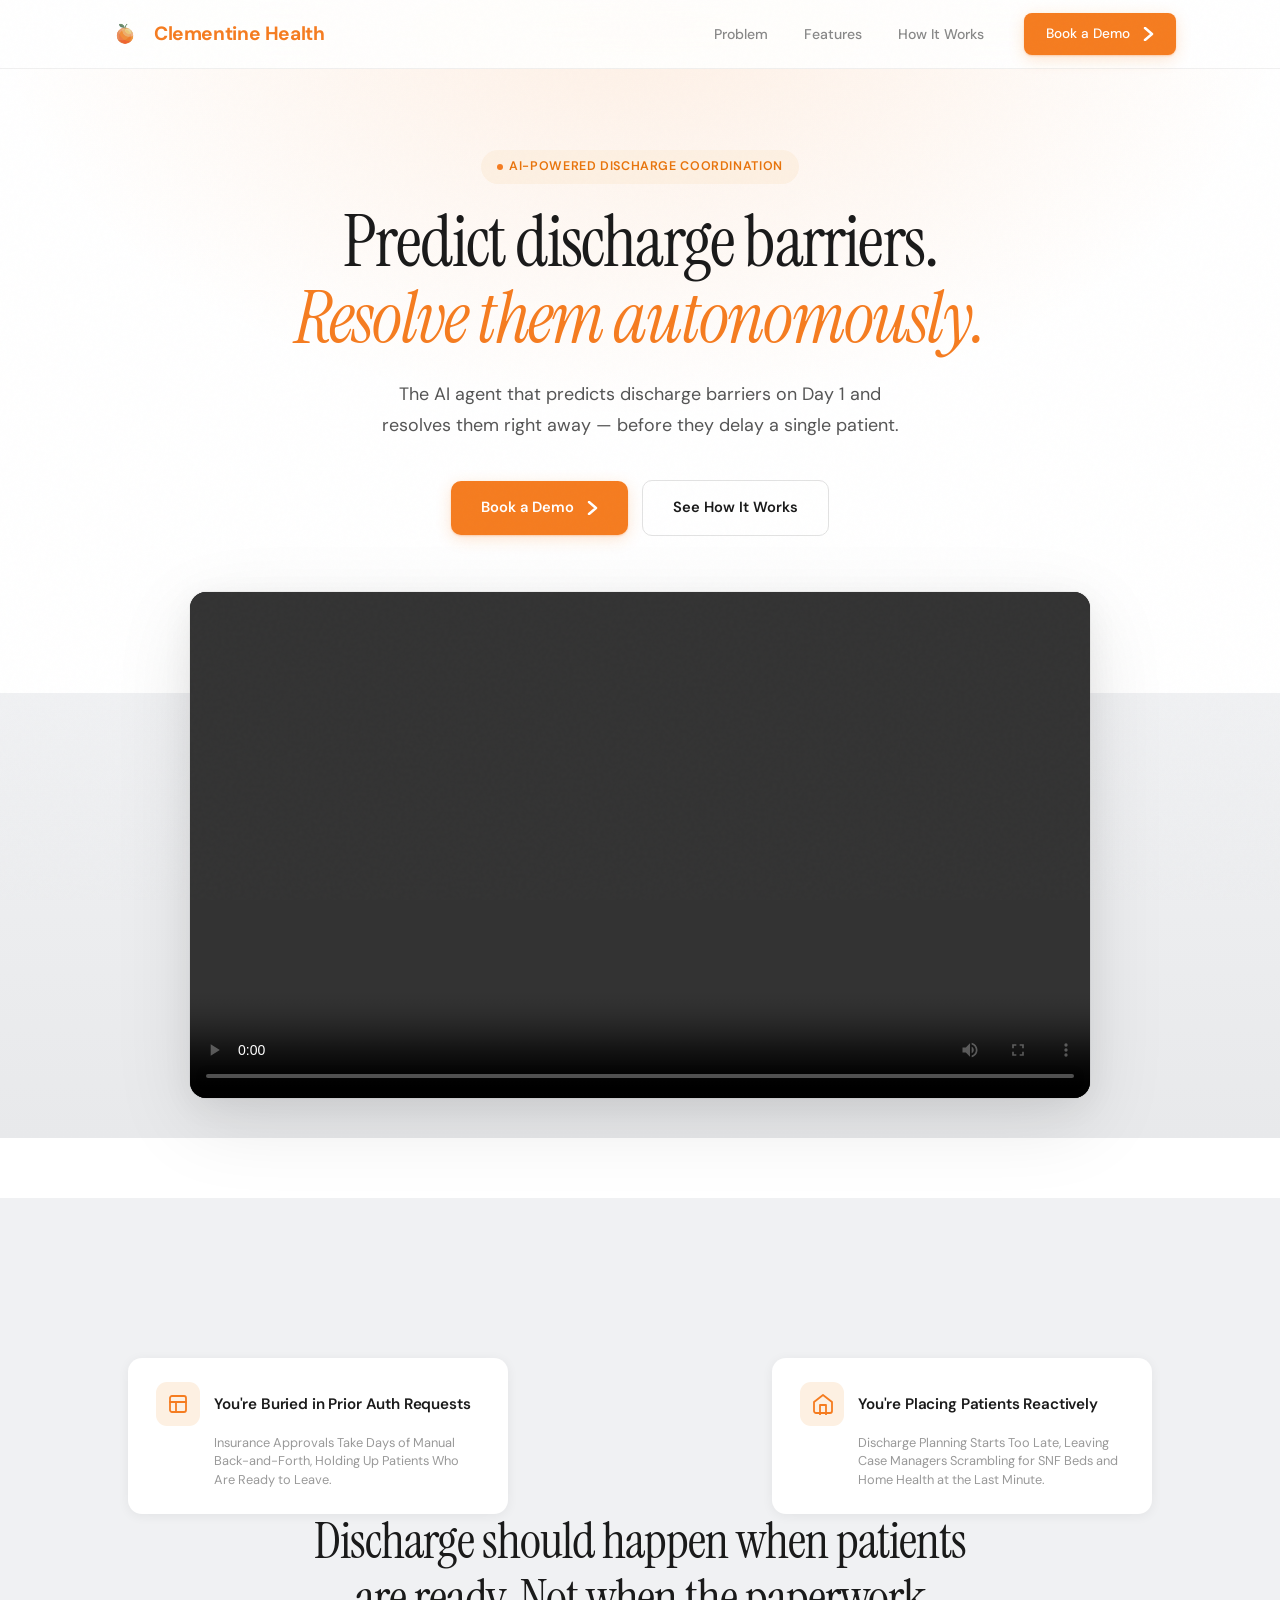
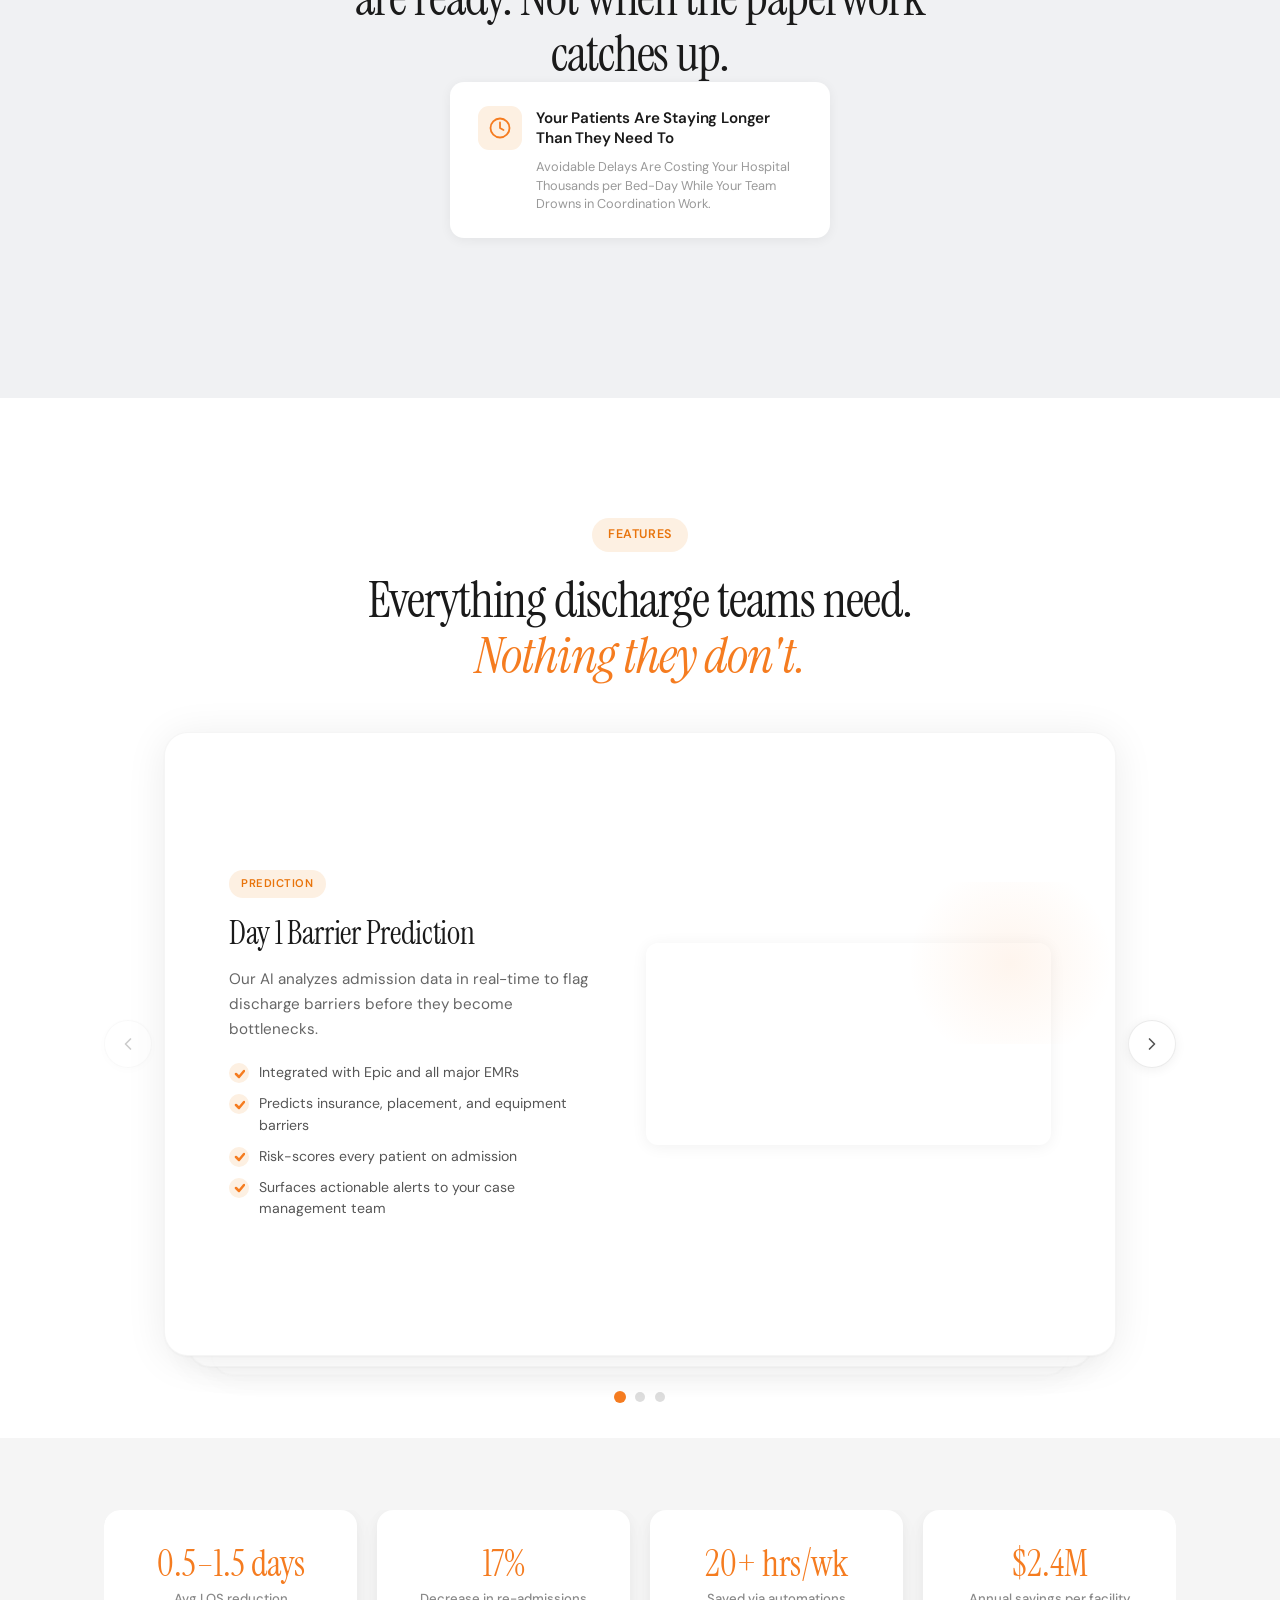
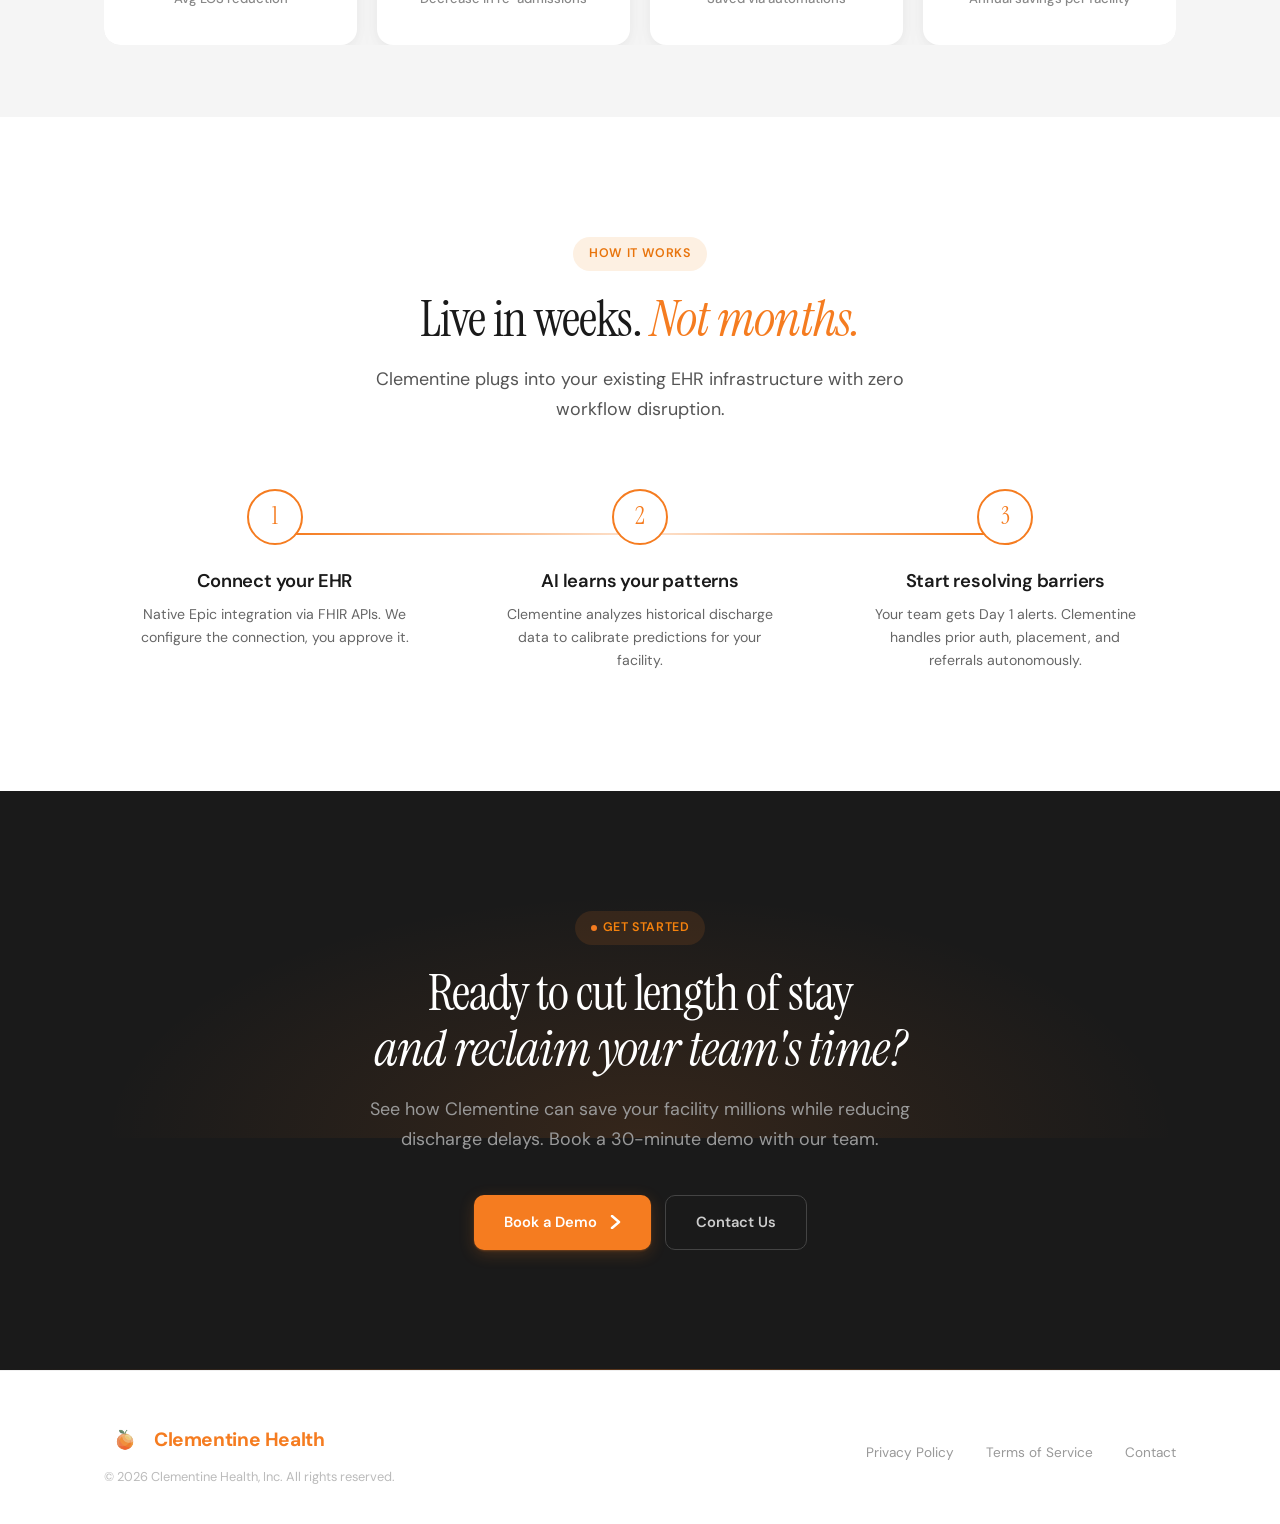
==== commit 77d02878: "Keep only v3 card stack version as index.html Removed v1 and v2, renamed v3 to index.html for hostin" ====
--- a/index.html
+++ b/index.html
@@ -331,30 +331,37 @@
 
     /* ── Metrics Strip ── */
     .metrics {
-      padding: 56px 0;
-      border-bottom: 1px solid #f0f0f0;
+      padding: 72px 0;
+      border-top: none;
+      border-bottom: none;
       position: relative;
       overflow: hidden;
+      background: #f5f5f5;
     }
     .metrics::before {
-      content: '';
-      position: absolute;
-      inset: 0;
-      background: linear-gradient(135deg, var(--cream) 0%, #fff 100%);
+      display: none;
     }
     .metrics-inner {
       display: grid;
       grid-template-columns: repeat(4, 1fr);
-      gap: 1px;
-      background: #e8e8e8;
+      gap: 20px;
+      background: none;
       border-radius: var(--radius);
       overflow: hidden;
       position: relative;
     }
     .metric {
       background: #fff;
-      padding: 32px 24px;
+      padding: 36px 24px;
       text-align: center;
+      border-radius: 16px;
+      box-shadow: 0 2px 12px rgba(0,0,0,0.04), 0 8px 24px rgba(0,0,0,0.03);
+      transform: translateY(0);
+      transition: transform 0.3s ease, box-shadow 0.3s ease;
+    }
+    .metric:hover {
+      transform: translateY(-4px);
+      box-shadow: 0 4px 16px rgba(0,0,0,0.06), 0 12px 32px rgba(0,0,0,0.05);
     }
     .metric-value {
       font-family: 'Instrument Serif', Georgia, serif;
@@ -435,36 +442,126 @@
     .problem-card h3 { font-size: 0.95rem; font-weight: 600; }
     .problem-card p { font-size: 0.8rem; color: #999; line-height: 1.45; margin-left: 58px; font-weight: 400; }
 
-    /* ── Features ── */
-    .features-list {
-      display: flex;
-      flex-direction: column;
-      gap: 100px;
-      margin-top: 64px;
-    }
-    .feature-row {
+    /* ── Features — Card Stack ── */
+    .section.features { padding-bottom: 0; }
+    .card-stack-wrapper {
+      position: relative;
+      margin-top: 48px;
+      display: flex;
+      align-items: center;
+      justify-content: center;
+      padding: 0 60px;
+    }
+    .card-stack-container {
+      position: relative;
+      width: 100%;
+      max-width: 1300px;
+      height: 624px;
+      perspective: 1200px;
+    }
+    /* Nav arrows */
+    .card-nav {
+      position: absolute;
+      top: 50%;
+      transform: translateY(-50%);
+      width: 48px;
+      height: 48px;
+      border-radius: 50%;
+      background: #fff;
+      border: 1px solid rgba(0,0,0,0.08);
+      box-shadow: 0 2px 12px rgba(0,0,0,0.06);
+      display: flex;
+      align-items: center;
+      justify-content: center;
+      cursor: pointer;
+      transition: all 0.25s ease;
+      z-index: 10;
+    }
+    .card-nav:hover {
+      background: var(--orange);
+      border-color: var(--orange);
+      box-shadow: 0 4px 20px rgba(245,124,32,0.3);
+    }
+    .card-nav:hover svg { stroke: #fff; }
+    .card-nav svg {
+      width: 20px;
+      height: 20px;
+      stroke: var(--ink-light);
+      stroke-width: 2;
+      fill: none;
+      stroke-linecap: round;
+      stroke-linejoin: round;
+      transition: stroke 0.25s ease;
+    }
+    .card-nav.prev { left: 0; }
+    .card-nav.next { right: 0; }
+    .card-nav.disabled {
+      opacity: 0.3;
+      pointer-events: none;
+    }
+    .feature-card {
+      position: absolute;
+      top: 0; left: 0; right: 0;
+      height: 100%;
       display: grid;
       grid-template-columns: 1fr 1.1fr;
-      gap: 72px;
-      align-items: center;
-    }
-    .feature-row.reverse { direction: rtl; }
-    .feature-row.reverse > * { direction: ltr; }
-    .feature-content .label { margin-bottom: 12px; }
+      gap: 48px;
+      align-items: center;
+      padding: 56px 64px;
+      background: #fff;
+      border-radius: 24px;
+      box-shadow: 0 4px 40px rgba(0,0,0,0.08), 0 1px 3px rgba(0,0,0,0.04);
+      border: 1px solid rgba(0,0,0,0.04);
+      transition: transform 0.5s cubic-bezier(0.22, 1, 0.36, 1),
+                  opacity 0.5s cubic-bezier(0.22, 1, 0.36, 1);
+      will-change: transform, opacity;
+    }
+    /* Stack positioning — cards behind peek out */
+    .feature-card[data-index="0"] { z-index: 3; }
+    .feature-card[data-index="1"] { z-index: 2; transform: scale(0.95) translateY(28px); opacity: 0.7; }
+    .feature-card[data-index="2"] { z-index: 1; transform: scale(0.90) translateY(56px); opacity: 0.4; }
+    /* Active card state */
+    .feature-card.active { transform: scale(1) translateY(0); opacity: 1; z-index: 3; }
+    .feature-card.behind-1 { transform: scale(0.95) translateY(28px); opacity: 0.7; z-index: 2; }
+    .feature-card.behind-2 { transform: scale(0.90) translateY(56px); opacity: 0.4; z-index: 1; }
+    .feature-card.dismissed { transform: translateY(-120%) scale(0.9); opacity: 0; z-index: 0; pointer-events: none; }
+
+    /* Card dot indicators */
+    .card-dots {
+      display: flex;
+      gap: 10px;
+      justify-content: center;
+      margin-top: 36px;
+      margin-bottom: 36px;
+      width: 100%;
+    }
+    .card-dot {
+      width: 10px;
+      height: 10px;
+      border-radius: 50%;
+      background: #ddd;
+      transition: background 0.3s, transform 0.3s;
+    }
+    .card-dot.active {
+      background: var(--orange);
+      transform: scale(1.2);
+    }
+
+    .feature-content .label { margin-bottom: 14px; }
     .feature-content h3 {
       font-family: 'Instrument Serif', Georgia, serif;
-      font-size: 1.75rem;
+      font-size: 2rem;
       font-weight: 400;
-      margin-bottom: 14px;
+      margin-bottom: 12px;
       letter-spacing: -0.01em;
     }
-    .feature-content p { font-size: 0.95rem; color: #666; line-height: 1.7; margin-bottom: 24px; }
-    .feature-points { list-style: none; display: flex; flex-direction: column; gap: 12px; }
+    .feature-content p { font-size: 0.95rem; color: #666; line-height: 1.65; margin-bottom: 20px; }
+    .feature-points { list-style: none; display: flex; flex-direction: column; gap: 10px; }
     .feature-points li {
       display: flex;
       align-items: flex-start;
-      gap: 12px;
-      font-size: 0.9rem;
+      gap: 10px;
+      font-size: 0.88rem;
       color: var(--ink-light);
       line-height: 1.5;
     }
@@ -481,21 +578,21 @@
     }
     .feature-check svg { width: 11px; height: 11px; }
     .feature-visual {
-      background: var(--card-bg);
-      border-radius: 20px;
+      background: none;
+      border-radius: 16px;
       padding: 0;
-      min-height: 360px;
       display: flex;
       align-items: center;
       justify-content: center;
       position: relative;
-      overflow: hidden;
+      overflow: visible;
     }
     .feature-video {
-      width: 100%;
-      height: 100%;
-      object-fit: cover;
-      border-radius: 20px;
+      width: 105%;
+      height: auto;
+      object-fit: contain;
+      border-radius: 12px;
+      box-shadow: 0 2px 16px rgba(0,0,0,0.06);
     }
     .feature-visual::before {
       content: '';
@@ -715,6 +812,9 @@
       .problem-card-3:hover { transform: translateY(-4px); }
       .problems-statement { order: -1; padding: 0; }
       .feature-row, .feature-row.reverse { grid-template-columns: 1fr; direction: ltr; gap: 32px; }
+      .feature-card { grid-template-columns: 1fr; height: auto; padding: 32px 24px; }
+      .card-stack-spacer { height: 350vh; }
+      .card-stack-container { height: 600px; }
       .steps-grid { grid-template-columns: 1fr; max-width: 360px; margin: 0 auto; }
       .steps-grid::before { display: none; }
       .metrics-inner { grid-template-columns: repeat(2, 1fr); }
@@ -743,7 +843,9 @@
       .hero-buttons { flex-direction: column; align-items: stretch; max-width: 320px; margin-left: auto; margin-right: auto; }
       .hero-buttons .btn { justify-content: center; }
       .hero-video-wrapper { max-width: 100%; }
-      .feature-visual { min-height: 260px; padding: 24px; }
+      .feature-row { min-height: auto; padding: 40px 0; }
+      .feature-visual { min-height: 200px; padding: 0; }
+      .card-stack-container { height: 700px; }
       .footer-inner { flex-direction: column; text-align: center; }
       .footer-links { justify-content: center; }
       .cta-section { padding: 80px 0; }
@@ -868,62 +970,75 @@
         <span class="label">Features</span>
         <h2>Everything discharge teams need.<br><em class="text-orange" style="font-style:italic;">Nothing they don't.</em></h2>
       </div>
-      <div class="features-list">
-
-        <!-- Feature 1 -->
-        <div class="feature-row reveal">
-          <div class="feature-content">
-            <span class="label" style="font-size:0.7rem;padding:5px 12px;">Prediction</span>
-            <h3>Day 1 Barrier Prediction</h3>
-            <p>Our AI analyzes admission data in real-time to flag discharge barriers before they become bottlenecks.</p>
-            <ul class="feature-points">
-              <li><span class="feature-check"><svg fill="none" stroke="#F57C20" stroke-width="2.5" stroke-linecap="round" stroke-linejoin="round"><polyline points="2 6 5 9 10 3"/></svg></span>Integrated with Epic and all major EMRs</li>
-              <li><span class="feature-check"><svg fill="none" stroke="#F57C20" stroke-width="2.5" stroke-linecap="round" stroke-linejoin="round"><polyline points="2 6 5 9 10 3"/></svg></span>Predicts insurance, placement, and equipment barriers</li>
-              <li><span class="feature-check"><svg fill="none" stroke="#F57C20" stroke-width="2.5" stroke-linecap="round" stroke-linejoin="round"><polyline points="2 6 5 9 10 3"/></svg></span>Risk-scores every patient on admission</li>
-              <li><span class="feature-check"><svg fill="none" stroke="#F57C20" stroke-width="2.5" stroke-linecap="round" stroke-linejoin="round"><polyline points="2 6 5 9 10 3"/></svg></span>Surfaces actionable alerts to your case management team</li>
-            </ul>
+      <div class="card-stack-wrapper">
+        <button class="card-nav prev disabled" id="cardPrev">
+          <svg viewBox="0 0 24 24"><polyline points="15 18 9 12 15 6"/></svg>
+        </button>
+        <button class="card-nav next" id="cardNext">
+          <svg viewBox="0 0 24 24"><polyline points="9 6 15 12 9 18"/></svg>
+        </button>
+          <div class="card-stack-container" id="cardStack">
+
+            <!-- Card 1 -->
+            <div class="feature-card active" data-index="0">
+              <div class="feature-content">
+                <span class="label" style="font-size:0.7rem;padding:5px 12px;">Prediction</span>
+                <h3>Day 1 Barrier Prediction</h3>
+                <p>Our AI analyzes admission data in real-time to flag discharge barriers before they become bottlenecks.</p>
+                <ul class="feature-points">
+                  <li><span class="feature-check"><svg fill="none" stroke="#F57C20" stroke-width="2.5" stroke-linecap="round" stroke-linejoin="round"><polyline points="2 6 5 9 10 3"/></svg></span>Integrated with Epic and all major EMRs</li>
+                  <li><span class="feature-check"><svg fill="none" stroke="#F57C20" stroke-width="2.5" stroke-linecap="round" stroke-linejoin="round"><polyline points="2 6 5 9 10 3"/></svg></span>Predicts insurance, placement, and equipment barriers</li>
+                  <li><span class="feature-check"><svg fill="none" stroke="#F57C20" stroke-width="2.5" stroke-linecap="round" stroke-linejoin="round"><polyline points="2 6 5 9 10 3"/></svg></span>Risk-scores every patient on admission</li>
+                  <li><span class="feature-check"><svg fill="none" stroke="#F57C20" stroke-width="2.5" stroke-linecap="round" stroke-linejoin="round"><polyline points="2 6 5 9 10 3"/></svg></span>Surfaces actionable alerts to your case management team</li>
+                </ul>
+              </div>
+              <div class="feature-visual">
+                <video src="Gif1.mp4" muted loop playsinline preload="metadata" class="autoplay-video feature-video"></video>
+              </div>
+            </div>
+
+            <!-- Card 2 -->
+            <div class="feature-card behind-1" data-index="1">
+              <div class="feature-content">
+                <span class="label" style="font-size:0.7rem;padding:5px 12px;">Automation</span>
+                <h3>Autonomous Prior Authorization</h3>
+                <p>Clementine compiles and submits clinically complete prior auth packages — built to maximize approval rates and cut wait times by days.</p>
+                <ul class="feature-points">
+                  <li><span class="feature-check"><svg fill="none" stroke="#F57C20" stroke-width="2.5" stroke-linecap="round" stroke-linejoin="round"><polyline points="2 6 5 9 10 3"/></svg></span>Auto-generates complete auth packages from the patient's chart</li>
+                  <li><span class="feature-check"><svg fill="none" stroke="#F57C20" stroke-width="2.5" stroke-linecap="round" stroke-linejoin="round"><polyline points="2 6 5 9 10 3"/></svg></span>Optimizes documentation to meet payer-specific approval criteria</li>
+                  <li><span class="feature-check"><svg fill="none" stroke="#F57C20" stroke-width="2.5" stroke-linecap="round" stroke-linejoin="round"><polyline points="2 6 5 9 10 3"/></svg></span>Navigates and submits directly through payer portals</li>
+                  <li><span class="feature-check"><svg fill="none" stroke="#F57C20" stroke-width="2.5" stroke-linecap="round" stroke-linejoin="round"><polyline points="2 6 5 9 10 3"/></svg></span>Tracks submission status so case managers don't have to follow up manually</li>
+                </ul>
+              </div>
+              <div class="feature-visual">
+                <video src="Gif3.mp4" muted loop playsinline preload="metadata" class="autoplay-video feature-video"></video>
+              </div>
+            </div>
+
+            <!-- Card 3 -->
+            <div class="feature-card behind-2" data-index="2">
+              <div class="feature-content">
+                <span class="label" style="font-size:0.7rem;padding:5px 12px;">Placement</span>
+                <h3>Smart Post-Acute Placement</h3>
+                <p>Automatically match patients to the right post-acute setting — SNF, IRF, home health, or DME — and coordinate the handoff.</p>
+                <ul class="feature-points">
+                  <li><span class="feature-check"><svg fill="none" stroke="#F57C20" stroke-width="2.5" stroke-linecap="round" stroke-linejoin="round"><polyline points="2 6 5 9 10 3"/></svg></span>Searches available beds across your SNF network</li>
+                  <li><span class="feature-check"><svg fill="none" stroke="#F57C20" stroke-width="2.5" stroke-linecap="round" stroke-linejoin="round"><polyline points="2 6 5 9 10 3"/></svg></span>Matches clinical needs to facility capabilities</li>
+                  <li><span class="feature-check"><svg fill="none" stroke="#F57C20" stroke-width="2.5" stroke-linecap="round" stroke-linejoin="round"><polyline points="2 6 5 9 10 3"/></svg></span>Auto-generates and sends referral packets</li>
+                  <li><span class="feature-check"><svg fill="none" stroke="#F57C20" stroke-width="2.5" stroke-linecap="round" stroke-linejoin="round"><polyline points="2 6 5 9 10 3"/></svg></span>Tracks acceptance and rejection in real time</li>
+                </ul>
+              </div>
+              <div class="feature-visual">
+                <video src="Gif2.mp4" muted loop playsinline preload="metadata" class="autoplay-video feature-video"></video>
+              </div>
+            </div>
+
           </div>
-          <div class="feature-visual">
-            <video src="Gif1.mp4" muted loop playsinline preload="metadata" class="autoplay-video feature-video"></video>
-          </div>
-        </div>
-
-        <!-- Feature 2 -->
-        <div class="feature-row reverse reveal">
-          <div class="feature-content">
-            <span class="label" style="font-size:0.7rem;padding:5px 12px;">Automation</span>
-            <h3>Autonomous Prior Authorization</h3>
-            <p>Clementine handles the entire prior auth workflow — from submission to follow-up — without human intervention.</p>
-            <ul class="feature-points">
-              <li><span class="feature-check"><svg fill="none" stroke="#F57C20" stroke-width="2.5" stroke-linecap="round" stroke-linejoin="round"><polyline points="2 6 5 9 10 3"/></svg></span>Auto-generates clinically complete auth requests</li>
-              <li><span class="feature-check"><svg fill="none" stroke="#F57C20" stroke-width="2.5" stroke-linecap="round" stroke-linejoin="round"><polyline points="2 6 5 9 10 3"/></svg></span>Submits to payer portals and tracks status</li>
-              <li><span class="feature-check"><svg fill="none" stroke="#F57C20" stroke-width="2.5" stroke-linecap="round" stroke-linejoin="round"><polyline points="2 6 5 9 10 3"/></svg></span>Handles denials with auto-appeal logic</li>
-              <li><span class="feature-check"><svg fill="none" stroke="#F57C20" stroke-width="2.5" stroke-linecap="round" stroke-linejoin="round"><polyline points="2 6 5 9 10 3"/></svg></span>Real-time status updates in your dashboard</li>
-            </ul>
-          </div>
-          <div class="feature-visual">
-            <video src="Gif3.mp4" muted loop playsinline preload="metadata" class="autoplay-video feature-video"></video>
-          </div>
-        </div>
-
-        <!-- Feature 3 -->
-        <div class="feature-row reveal">
-          <div class="feature-content">
-            <span class="label" style="font-size:0.7rem;padding:5px 12px;">Placement</span>
-            <h3>Smart Post-Acute Placement</h3>
-            <p>Automatically match patients to the right post-acute setting — SNF, IRF, home health, or DME — and coordinate the handoff.</p>
-            <ul class="feature-points">
-              <li><span class="feature-check"><svg fill="none" stroke="#F57C20" stroke-width="2.5" stroke-linecap="round" stroke-linejoin="round"><polyline points="2 6 5 9 10 3"/></svg></span>Searches available beds across your SNF network</li>
-              <li><span class="feature-check"><svg fill="none" stroke="#F57C20" stroke-width="2.5" stroke-linecap="round" stroke-linejoin="round"><polyline points="2 6 5 9 10 3"/></svg></span>Matches clinical needs to facility capabilities</li>
-              <li><span class="feature-check"><svg fill="none" stroke="#F57C20" stroke-width="2.5" stroke-linecap="round" stroke-linejoin="round"><polyline points="2 6 5 9 10 3"/></svg></span>Auto-generates and sends referral packets</li>
-              <li><span class="feature-check"><svg fill="none" stroke="#F57C20" stroke-width="2.5" stroke-linecap="round" stroke-linejoin="round"><polyline points="2 6 5 9 10 3"/></svg></span>Tracks acceptance and rejection in real time</li>
-            </ul>
-          </div>
-          <div class="feature-visual">
-            <video src="Gif2.mp4" muted loop playsinline preload="metadata" class="autoplay-video feature-video"></video>
-          </div>
-        </div>
-
+      </div>
+      <div class="card-dots" id="cardDots">
+        <div class="card-dot active"></div>
+        <div class="card-dot"></div>
+        <div class="card-dot"></div>
       </div>
     </div>
   </section>
@@ -1070,6 +1185,66 @@
       });
     }, { threshold: 0.3 });
     document.querySelectorAll('.autoplay-video').forEach(v => videoObserver.observe(v));
+
+    // Card stack click navigation
+    (function() {
+      const cards = document.querySelectorAll('.feature-card');
+      const dots = document.querySelectorAll('.card-dot');
+      const prevBtn = document.getElementById('cardPrev');
+      const nextBtn = document.getElementById('cardNext');
+      if (!cards.length) return;
+
+      const totalCards = cards.length;
+      let currentIndex = 0;
+
+      function updateStack(activeIdx) {
+        currentIndex = activeIdx;
+
+        cards.forEach((card, i) => {
+          card.classList.remove('active', 'behind-1', 'behind-2', 'dismissed');
+          const diff = i - activeIdx;
+          if (diff === 0) card.classList.add('active');
+          else if (diff === 1) card.classList.add('behind-1');
+          else if (diff === 2) card.classList.add('behind-2');
+          else if (diff > 2) card.classList.add('behind-2');
+          else if (diff < 0) card.classList.add('dismissed');
+        });
+
+        dots.forEach((dot, i) => {
+          dot.classList.toggle('active', i === activeIdx);
+        });
+
+        // Update arrow states
+        prevBtn.classList.toggle('disabled', activeIdx === 0);
+        nextBtn.classList.toggle('disabled', activeIdx === totalCards - 1);
+
+        // Play video on active card, pause others
+        cards.forEach((card, i) => {
+          const video = card.querySelector('video');
+          if (!video) return;
+          if (i === activeIdx) {
+            video.play().catch(() => {});
+          } else {
+            video.pause();
+          }
+        });
+      }
+
+      prevBtn.addEventListener('click', () => {
+        if (currentIndex > 0) updateStack(currentIndex - 1);
+      });
+      nextBtn.addEventListener('click', () => {
+        if (currentIndex < totalCards - 1) updateStack(currentIndex + 1);
+      });
+
+      // Allow dot clicks too
+      dots.forEach((dot, i) => {
+        dot.style.cursor = 'pointer';
+        dot.addEventListener('click', () => updateStack(i));
+      });
+
+      updateStack(0);
+    })();
   </script>
 </body>
 </html>
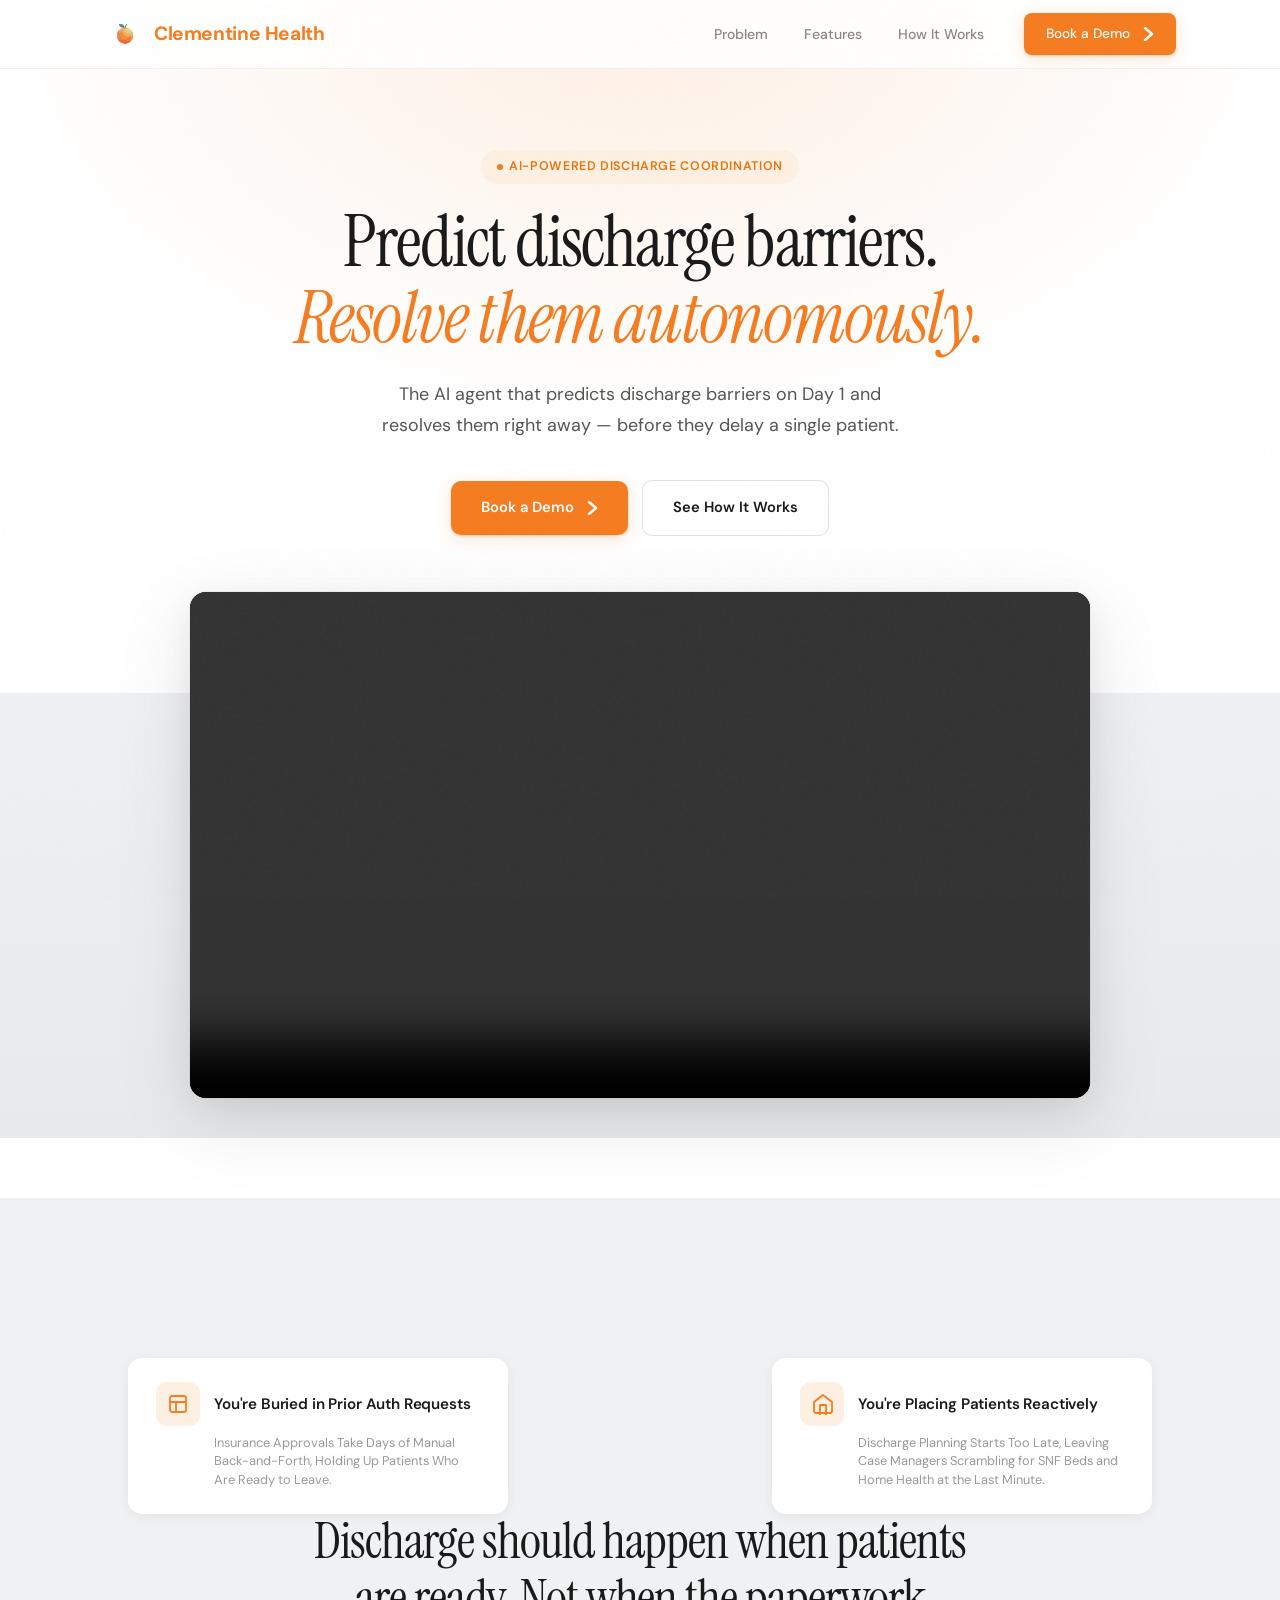
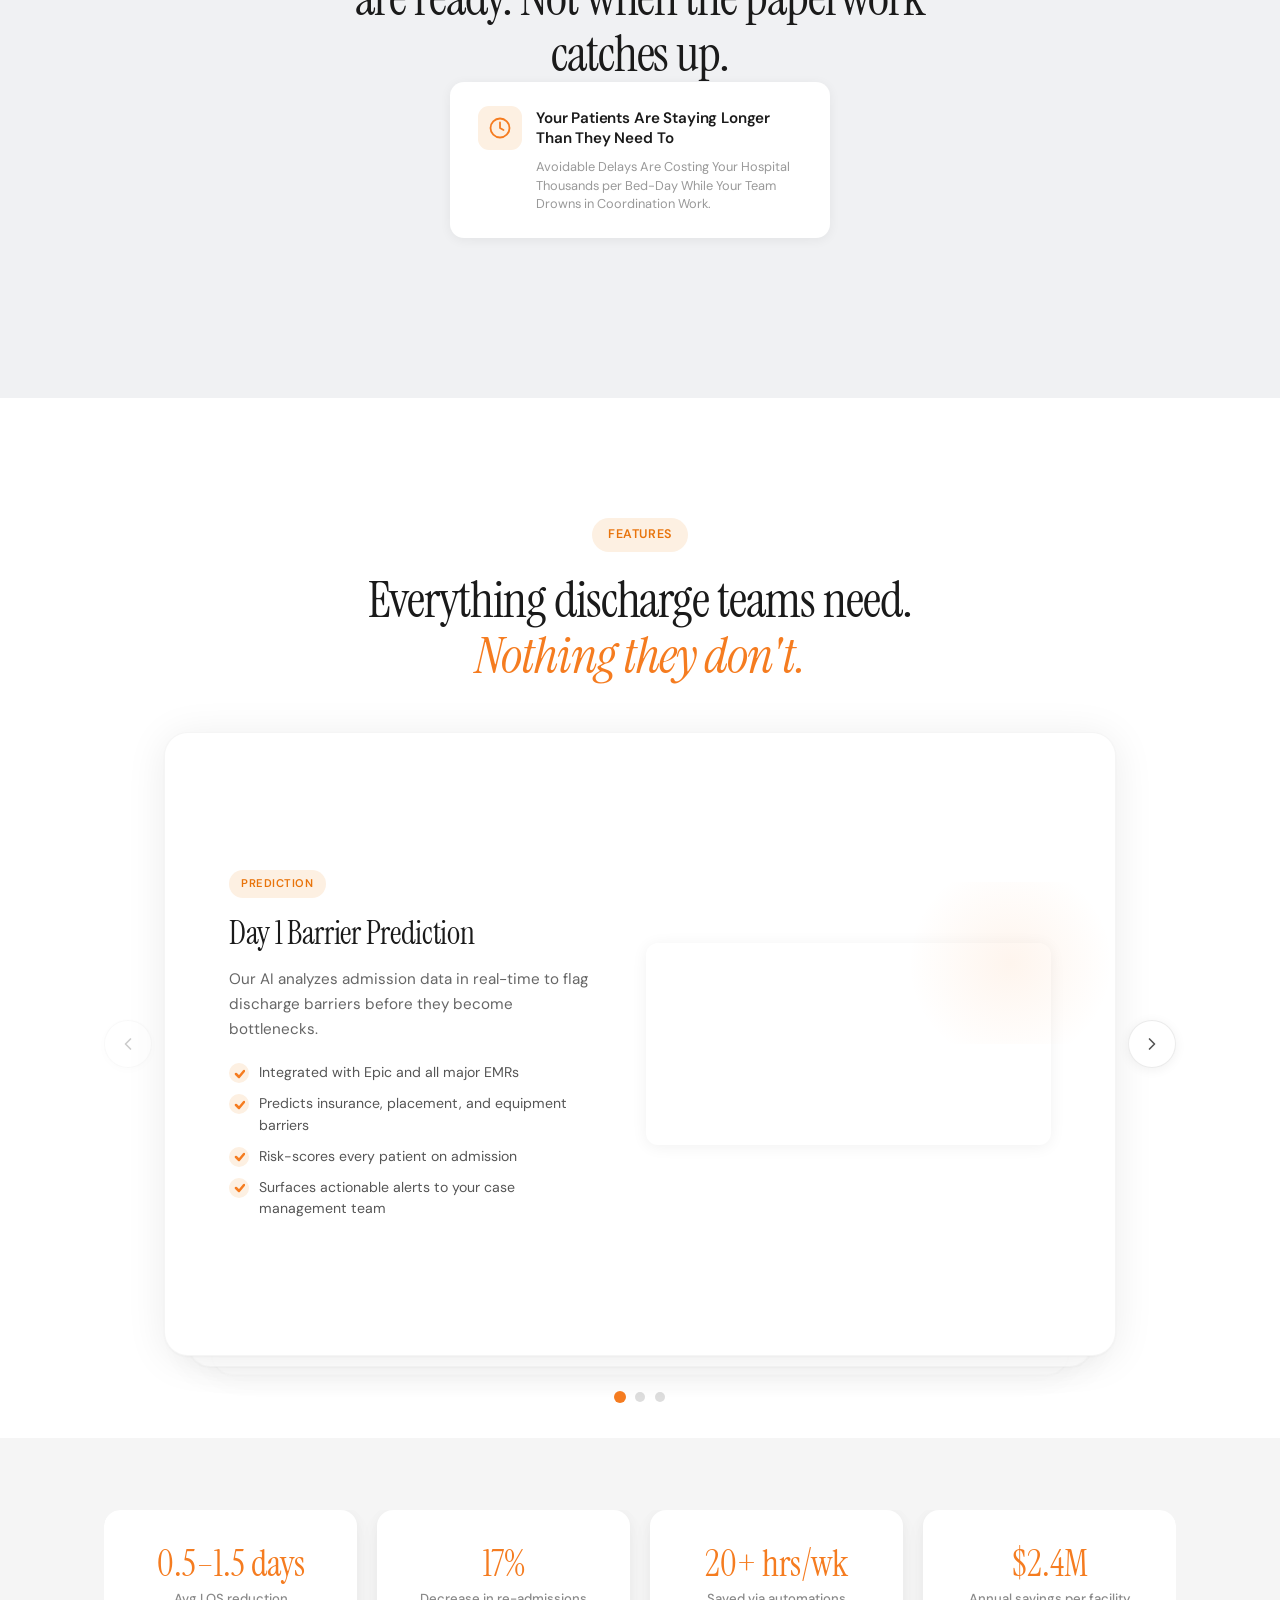
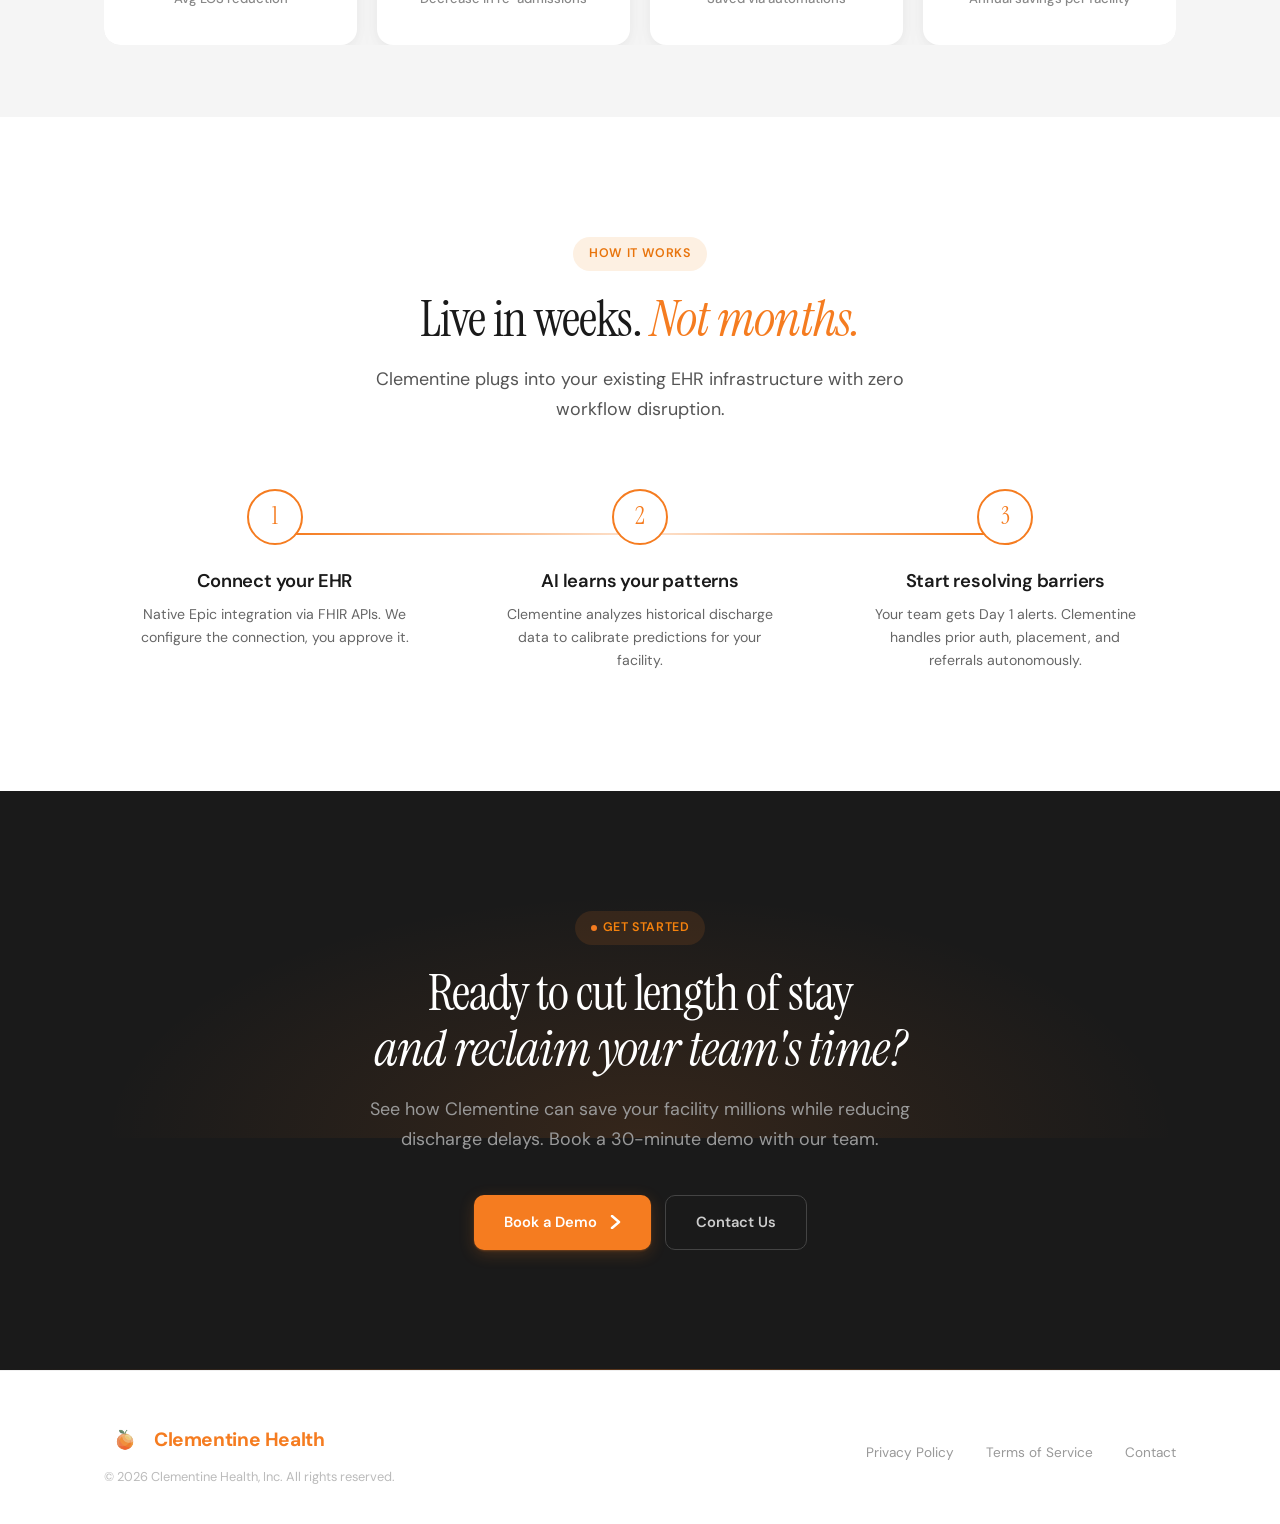
==== commit 86c7156e: "Reset feature videos to start when navigating between cards Co-Authored-By: Claude Opus 4.6 (1M cont" ====
--- a/index.html
+++ b/index.html
@@ -1223,6 +1223,7 @@
           const video = card.querySelector('video');
           if (!video) return;
           if (i === activeIdx) {
+            video.currentTime = 0;
             video.play().catch(() => {});
           } else {
             video.pause();
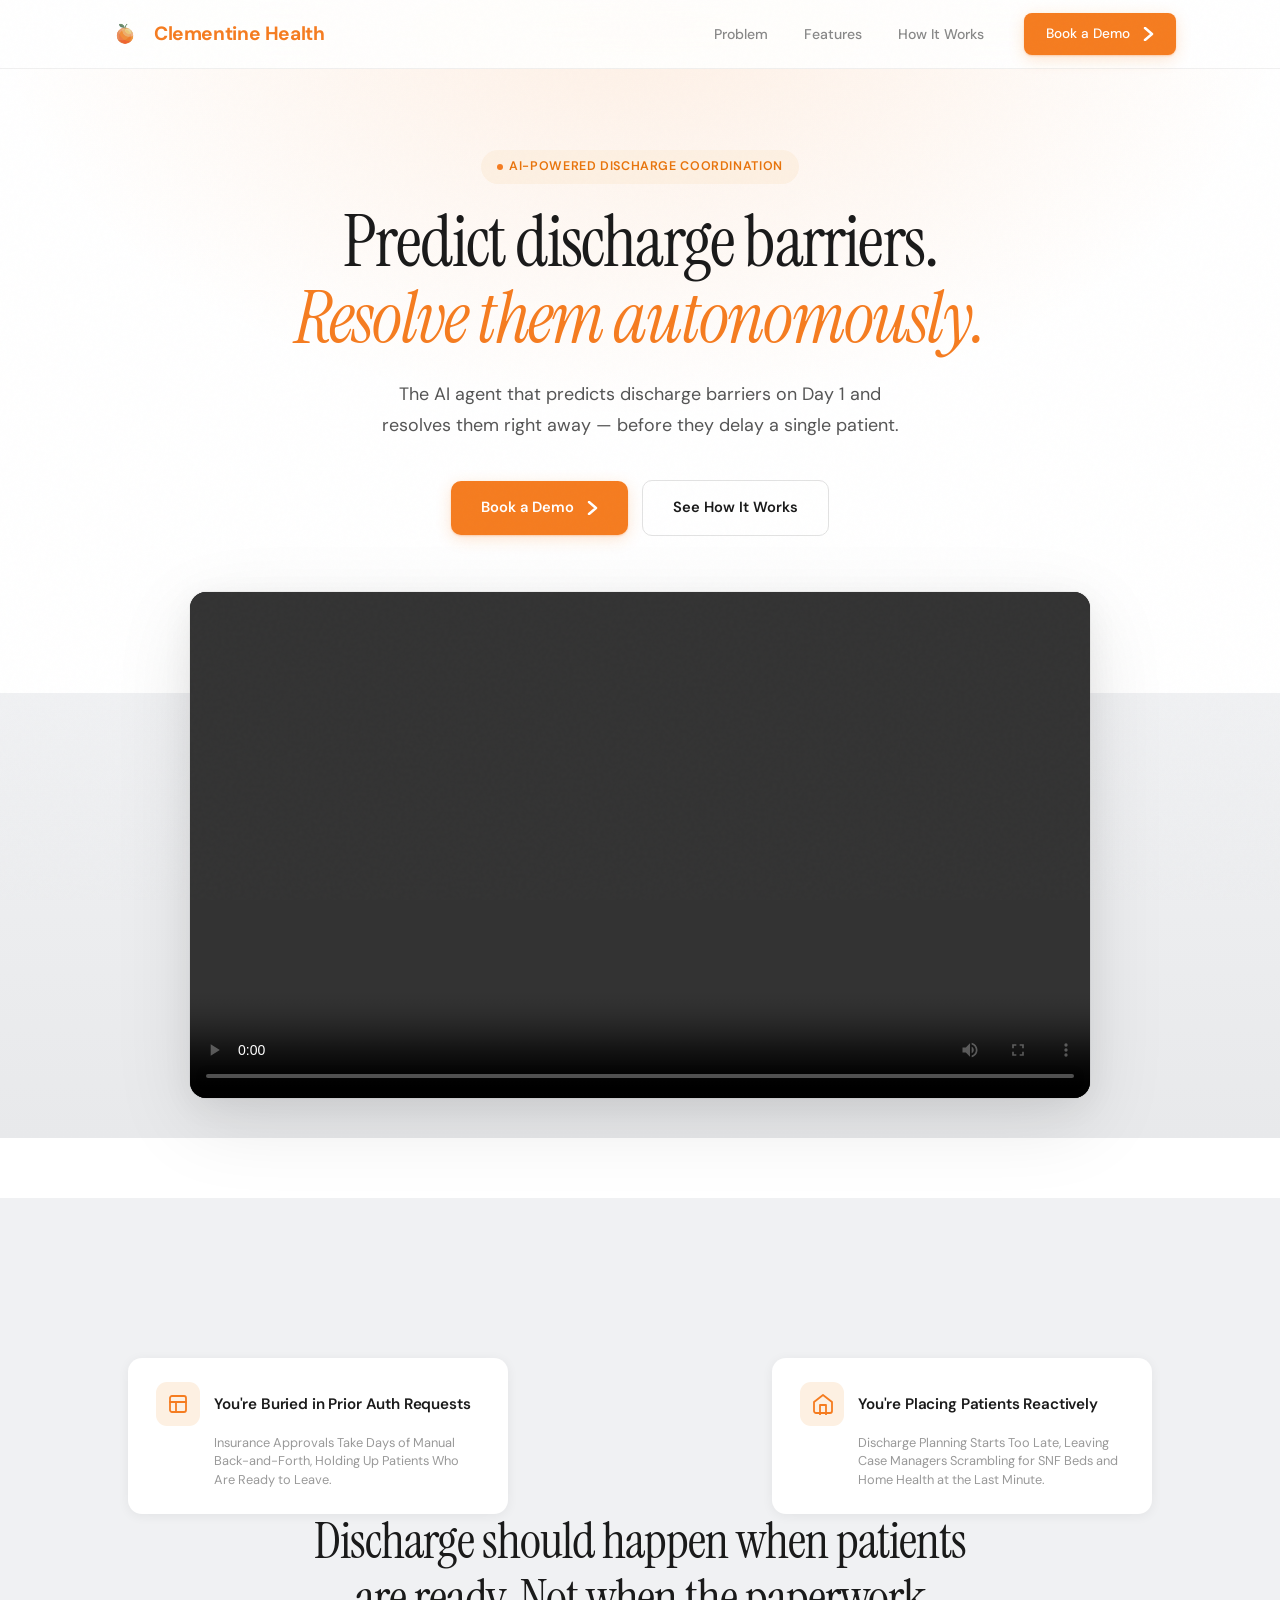
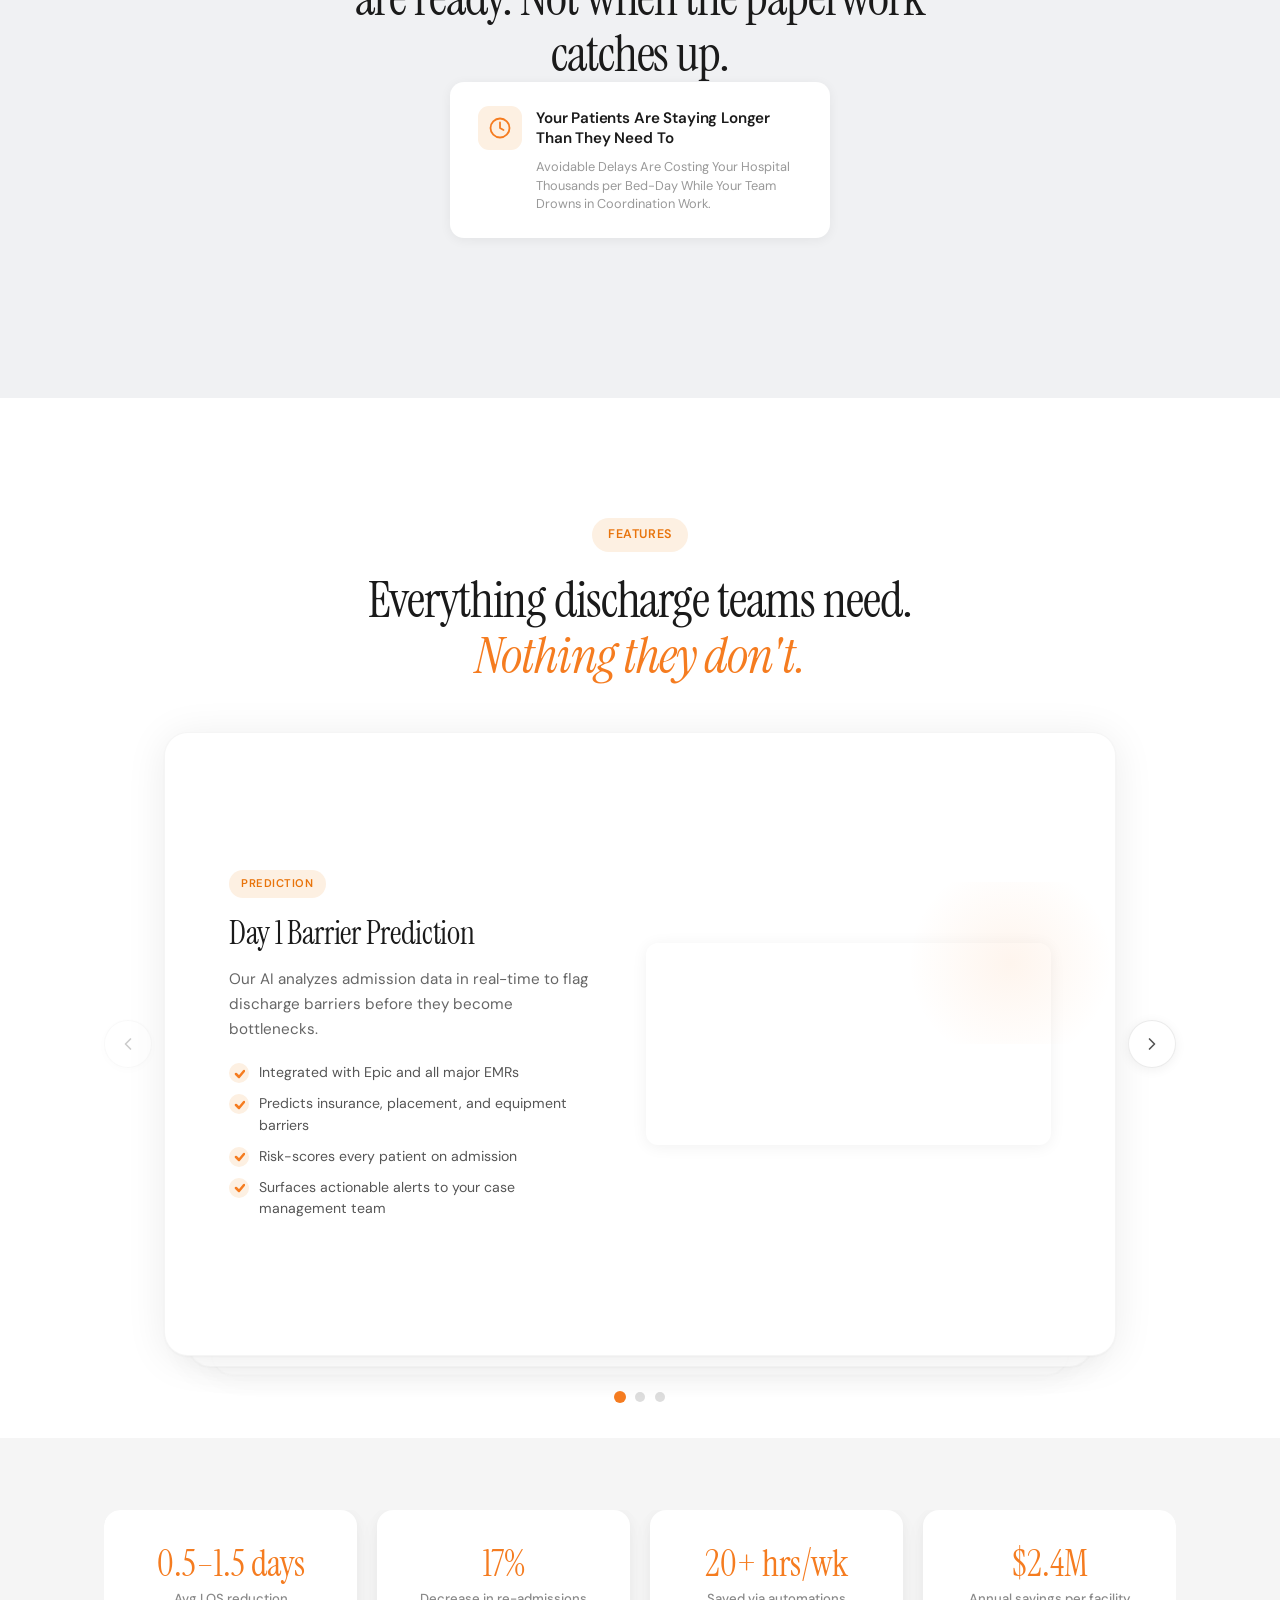
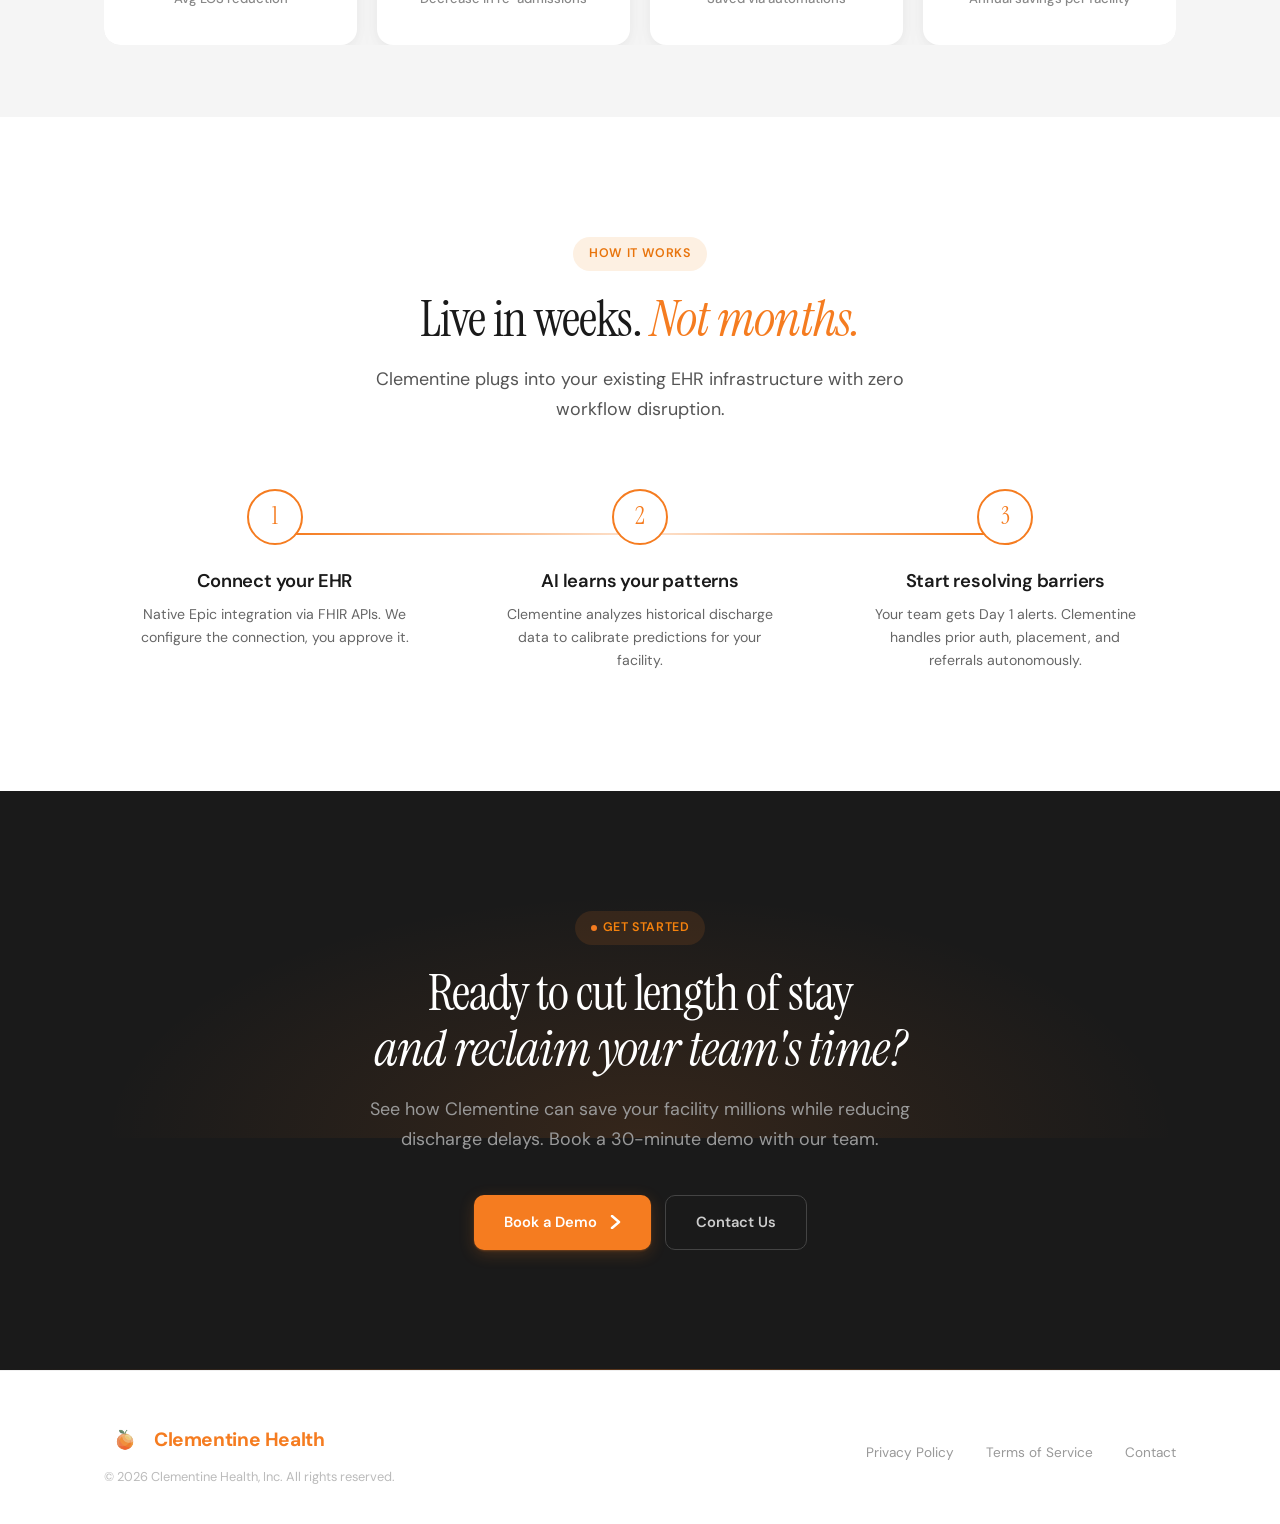
==== commit 0a907f74: "Improve mobile responsive view for feature cards - Hide bullet points on mobile, keep only label/tit" ====
--- a/index.html
+++ b/index.html
@@ -812,9 +812,22 @@
       .problem-card-3:hover { transform: translateY(-4px); }
       .problems-statement { order: -1; padding: 0; }
       .feature-row, .feature-row.reverse { grid-template-columns: 1fr; direction: ltr; gap: 32px; }
-      .feature-card { grid-template-columns: 1fr; height: auto; padding: 32px 24px; }
+      .card-nav { width: auto; height: auto; background: none; border: none; box-shadow: none; border-radius: 0; }
+      .card-nav:hover { background: none; border-color: transparent; box-shadow: none; }
+      .card-nav:hover svg { stroke: var(--orange); }
+      .card-nav svg { width: 24px; height: 24px; stroke: var(--ink-muted); }
+      .feature-card.behind-1 { transform: scale(0.96) translateY(20px); opacity: 0.7; }
+      .feature-card.behind-2 { transform: scale(0.91) translateY(40px); opacity: 0.5; }
+      .card-stack-wrapper { padding: 0 40px; margin-top: 32px; }
+      .feature-card { grid-template-columns: 1fr; height: 460px; padding: 24px 20px; gap: 16px; overflow: hidden; }
+      .feature-points { display: none; }
+      .feature-content p { margin-bottom: 0; font-size: 0.88rem; }
+      .feature-content h3 { font-size: 1.5rem; margin-bottom: 6px; }
+      .feature-content .label { margin-bottom: 8px; }
+      .feature-visual { min-height: 0; padding: 0; }
+      .feature-video { width: 100%; border-radius: 10px; }
       .card-stack-spacer { height: 350vh; }
-      .card-stack-container { height: 600px; }
+      .card-stack-container { height: 510px; }
       .steps-grid { grid-template-columns: 1fr; max-width: 360px; margin: 0 auto; }
       .steps-grid::before { display: none; }
       .metrics-inner { grid-template-columns: repeat(2, 1fr); }
@@ -844,8 +857,11 @@
       .hero-buttons .btn { justify-content: center; }
       .hero-video-wrapper { max-width: 100%; }
       .feature-row { min-height: auto; padding: 40px 0; }
-      .feature-visual { min-height: 200px; padding: 0; }
-      .card-stack-container { height: 700px; }
+      .card-stack-wrapper { padding: 0 24px; }
+      .feature-card { padding: 20px 16px; gap: 14px; height: 440px; }
+      .feature-visual { min-height: 0; padding: 0; }
+      .feature-video { width: 100%; }
+      .card-stack-container { height: 500px; }
       .footer-inner { flex-direction: column; text-align: center; }
       .footer-links { justify-content: center; }
       .cta-section { padding: 80px 0; }
@@ -1002,7 +1018,7 @@
               <div class="feature-content">
                 <span class="label" style="font-size:0.7rem;padding:5px 12px;">Automation</span>
                 <h3>Autonomous Prior Authorization</h3>
-                <p>Clementine compiles and submits clinically complete prior auth packages — built to maximize approval rates and cut wait times by days.</p>
+                <p>Clementine compiles and submits complete prior auth packets built to maximize approvals and cut wait times by days.</p>
                 <ul class="feature-points">
                   <li><span class="feature-check"><svg fill="none" stroke="#F57C20" stroke-width="2.5" stroke-linecap="round" stroke-linejoin="round"><polyline points="2 6 5 9 10 3"/></svg></span>Auto-generates complete auth packages from the patient's chart</li>
                   <li><span class="feature-check"><svg fill="none" stroke="#F57C20" stroke-width="2.5" stroke-linecap="round" stroke-linejoin="round"><polyline points="2 6 5 9 10 3"/></svg></span>Optimizes documentation to meet payer-specific approval criteria</li>
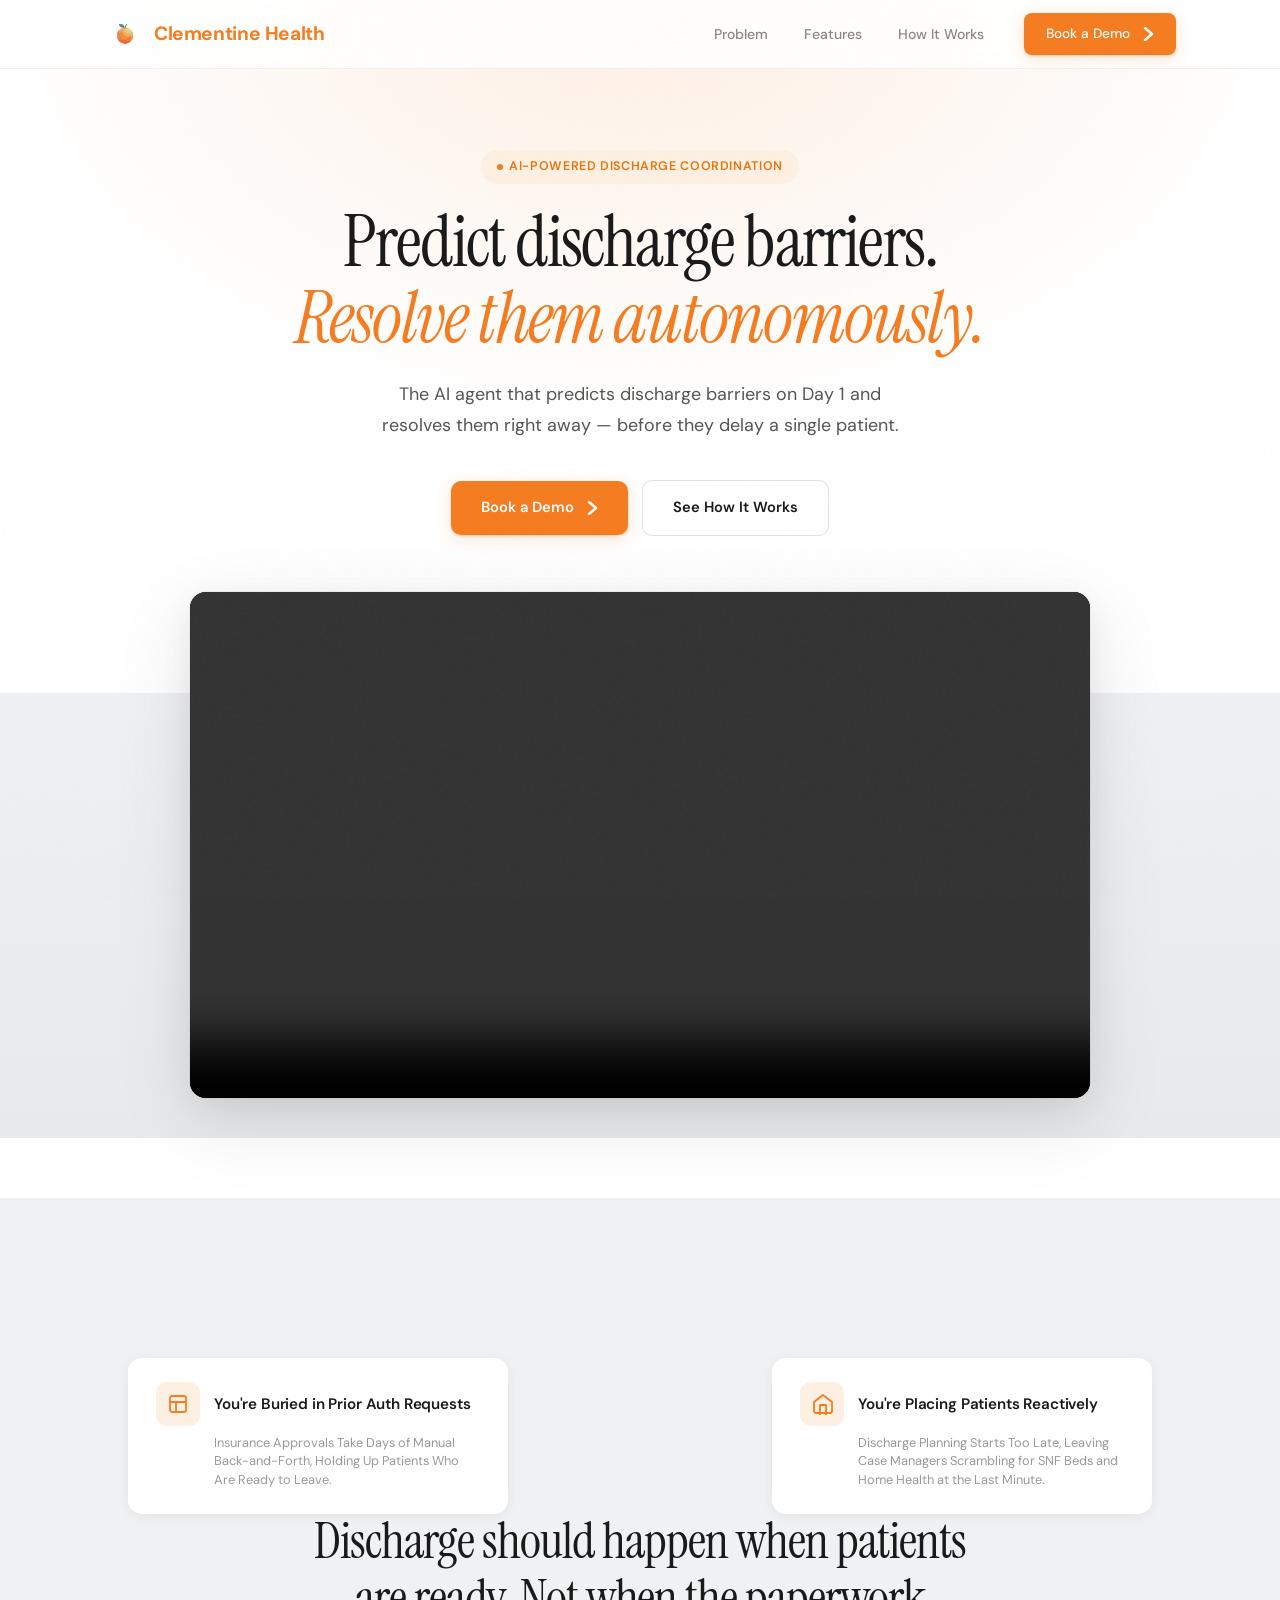
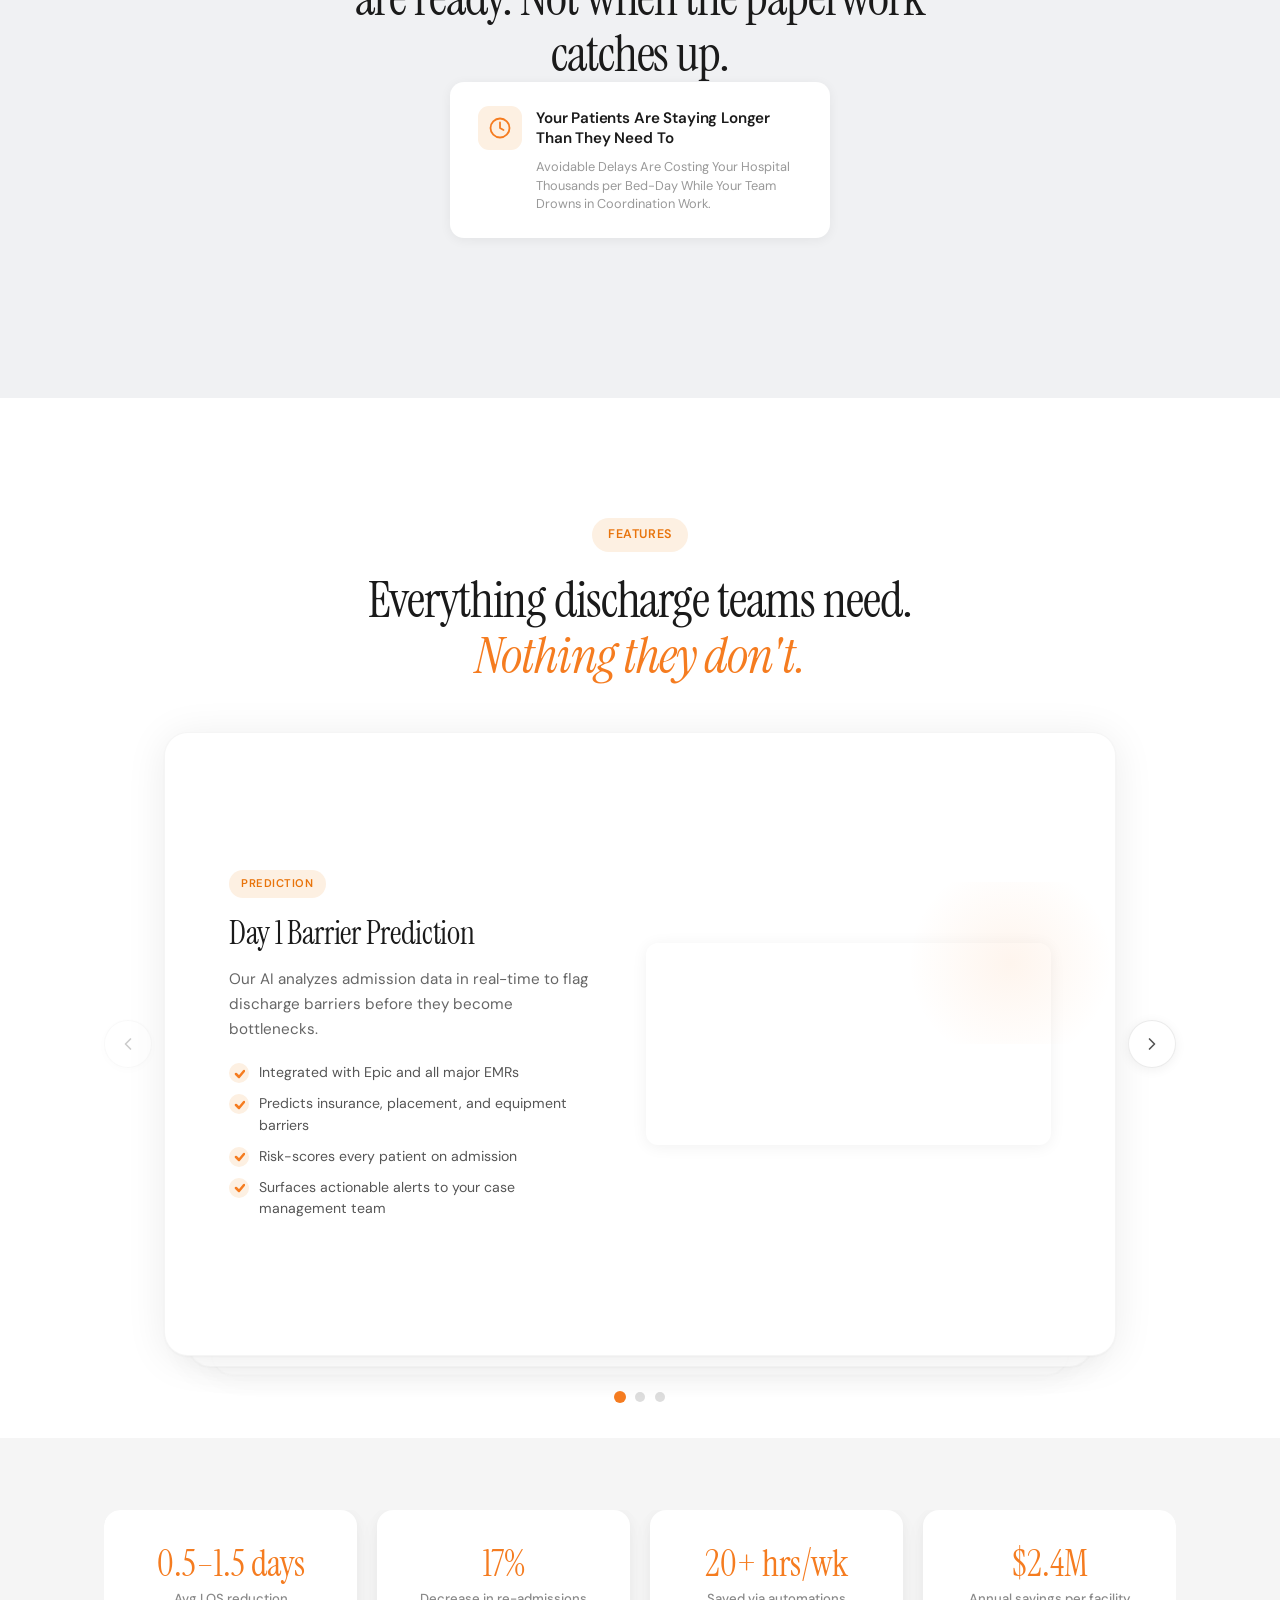
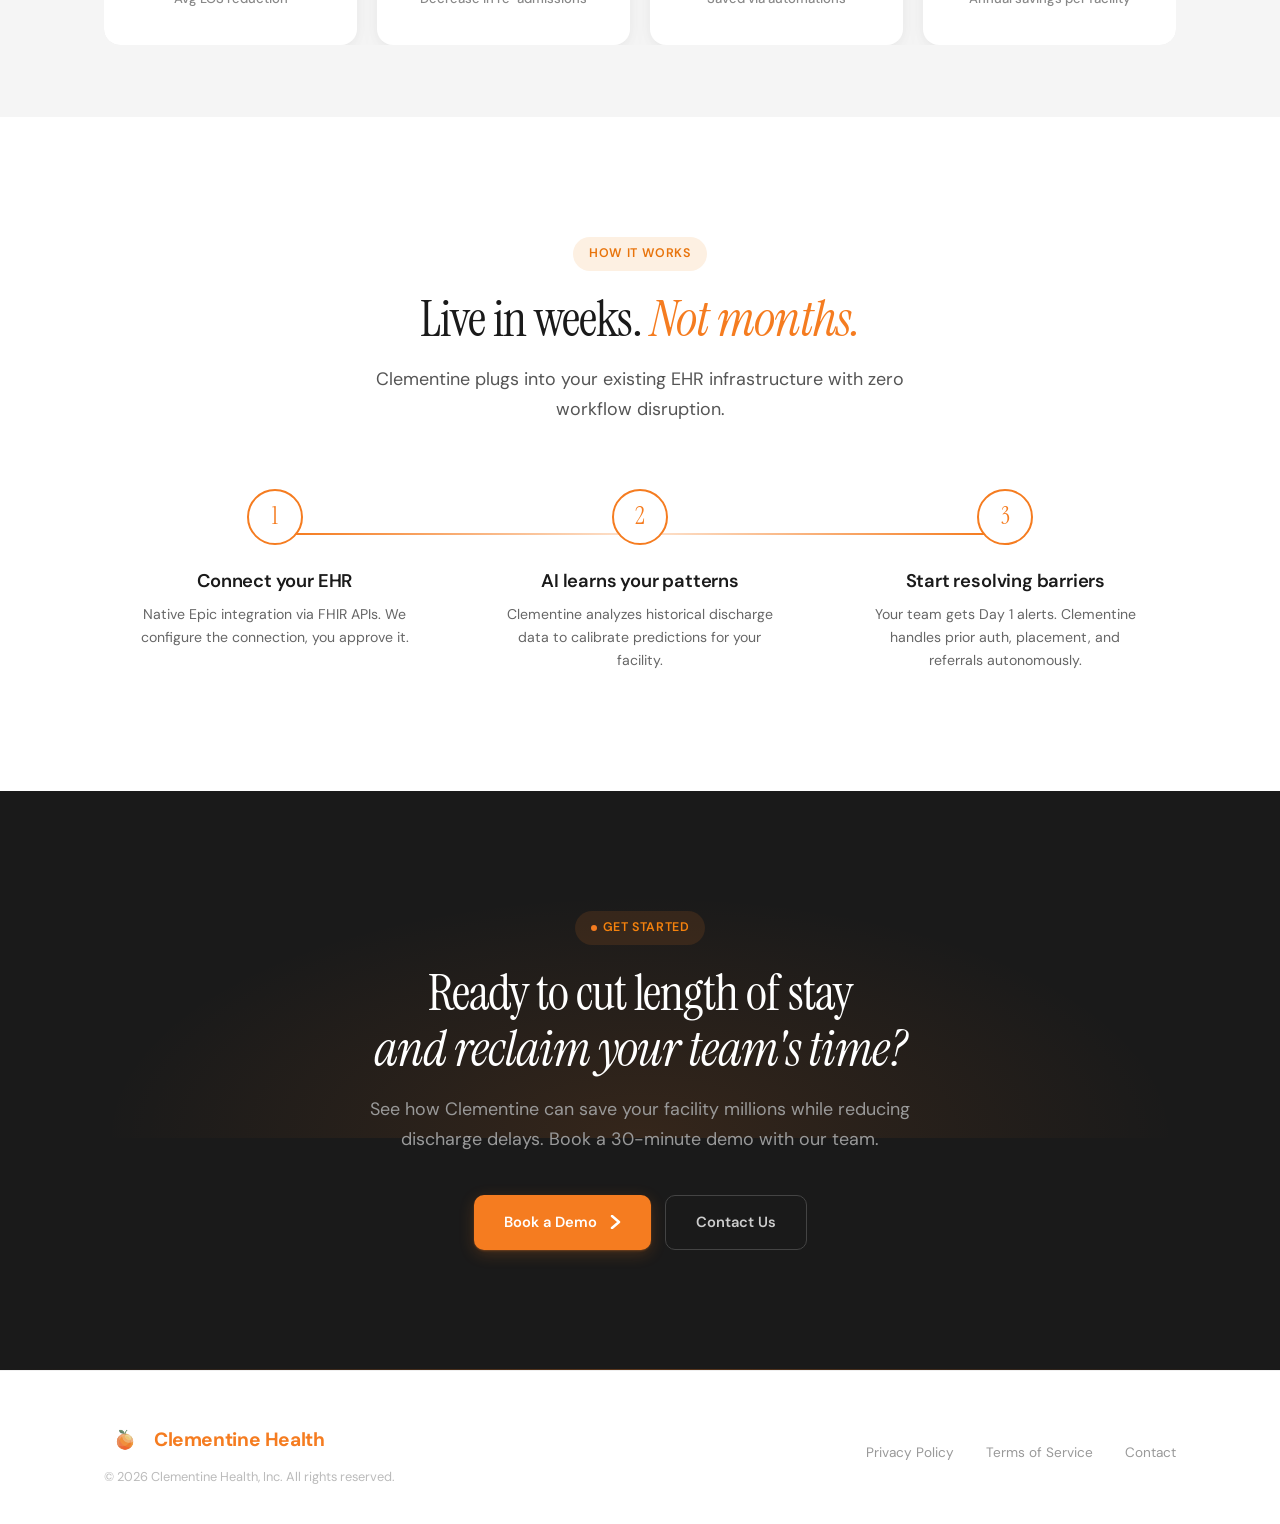
==== commit 96494d48: "Fix horizontal overflow/shake on mobile Add overflow-x: hidden to html element — was only on body, w" ====
--- a/index.html
+++ b/index.html
@@ -25,7 +25,7 @@
     }
 
     *, *::before, *::after { box-sizing: border-box; margin: 0; padding: 0; }
-    html { scroll-behavior: smooth; -webkit-font-smoothing: antialiased; -moz-osx-font-smoothing: grayscale; }
+    html { scroll-behavior: smooth; -webkit-font-smoothing: antialiased; -moz-osx-font-smoothing: grayscale; overflow-x: hidden; }
     body {
       font-family: 'DM Sans', system-ui, sans-serif;
       color: var(--ink);
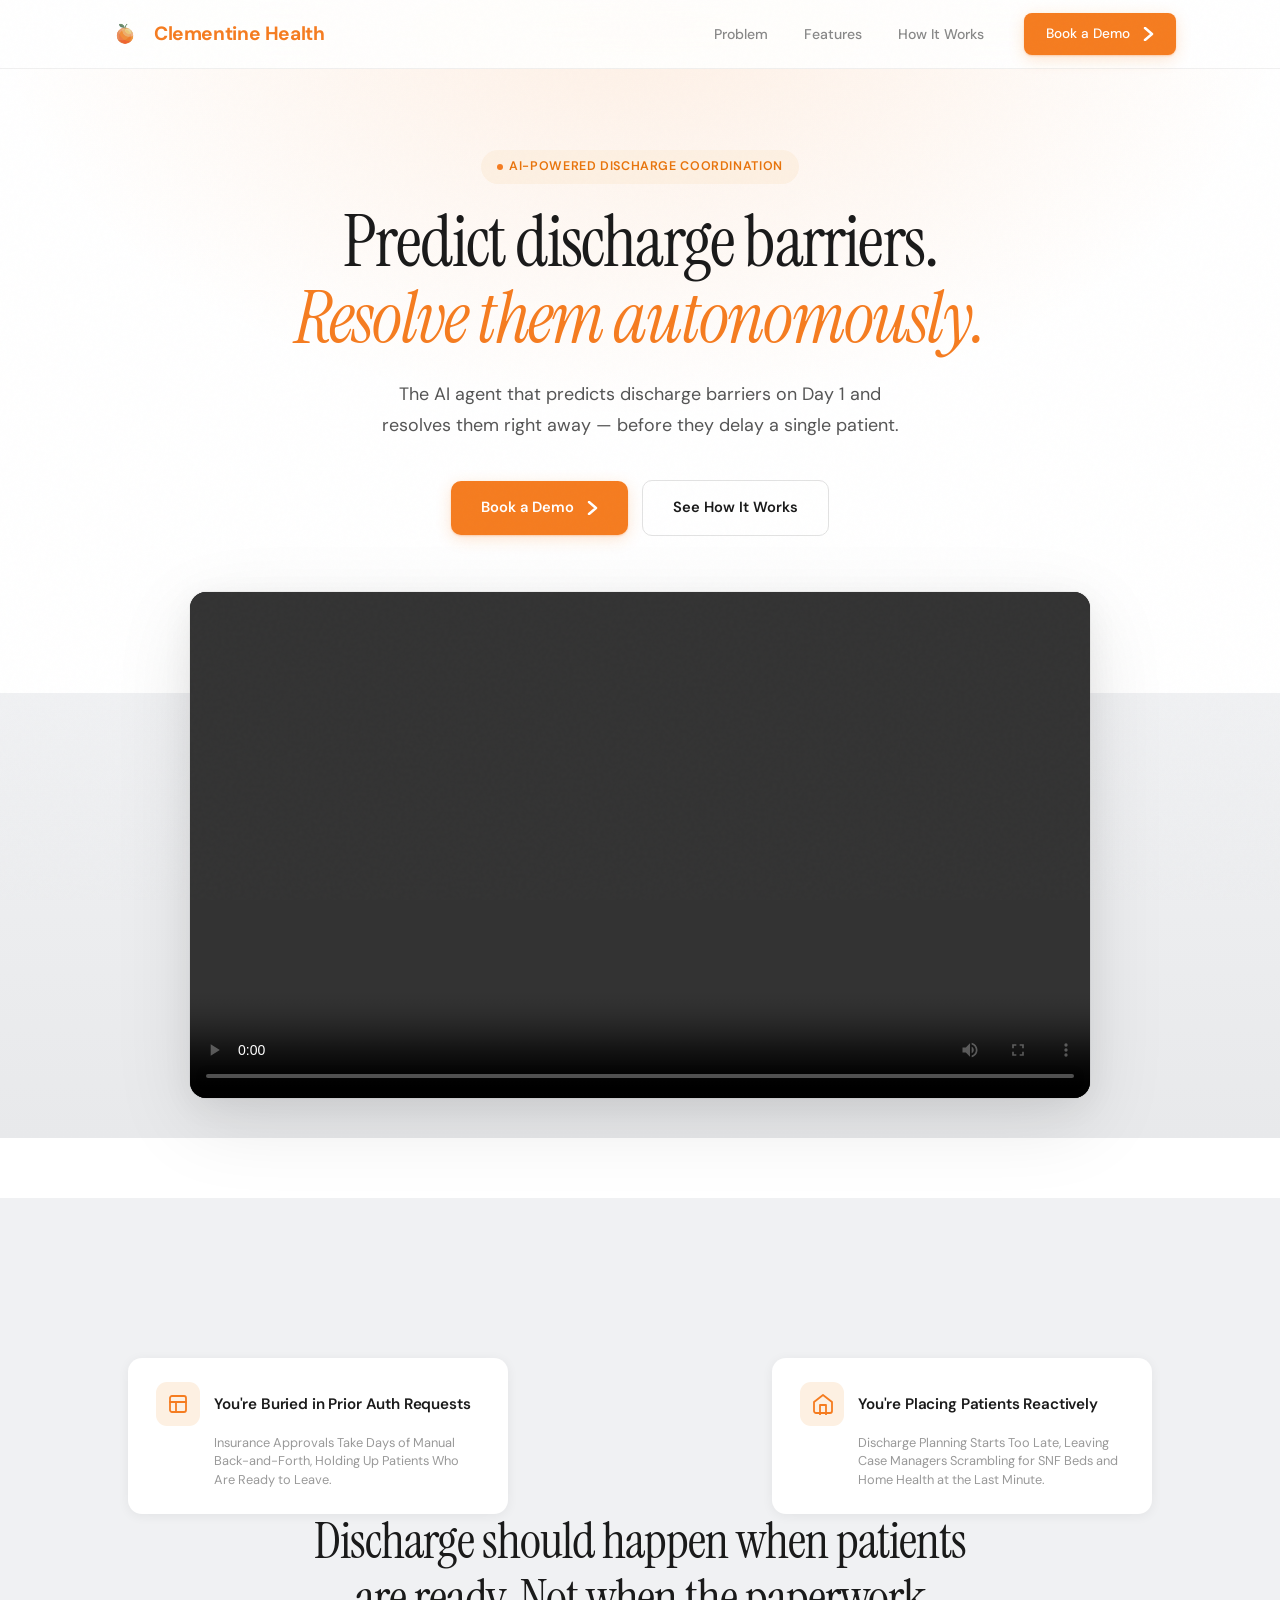
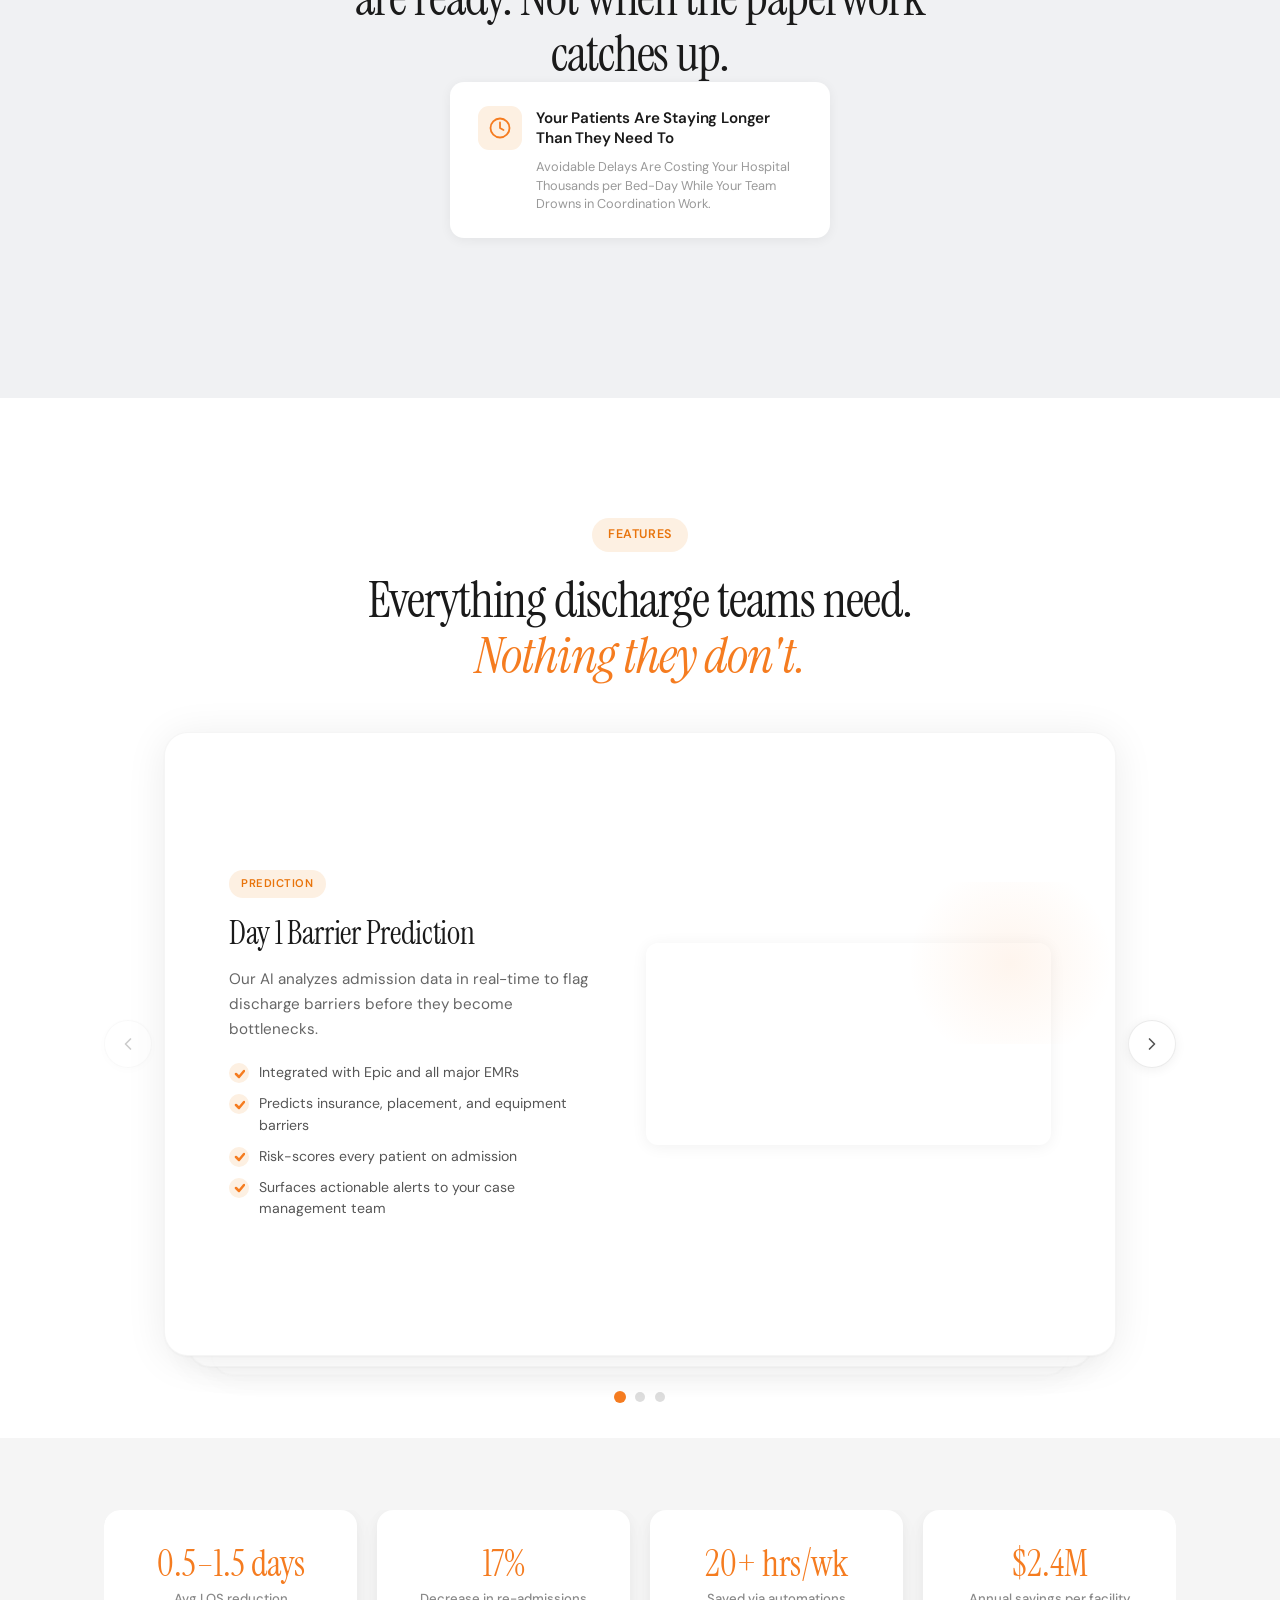
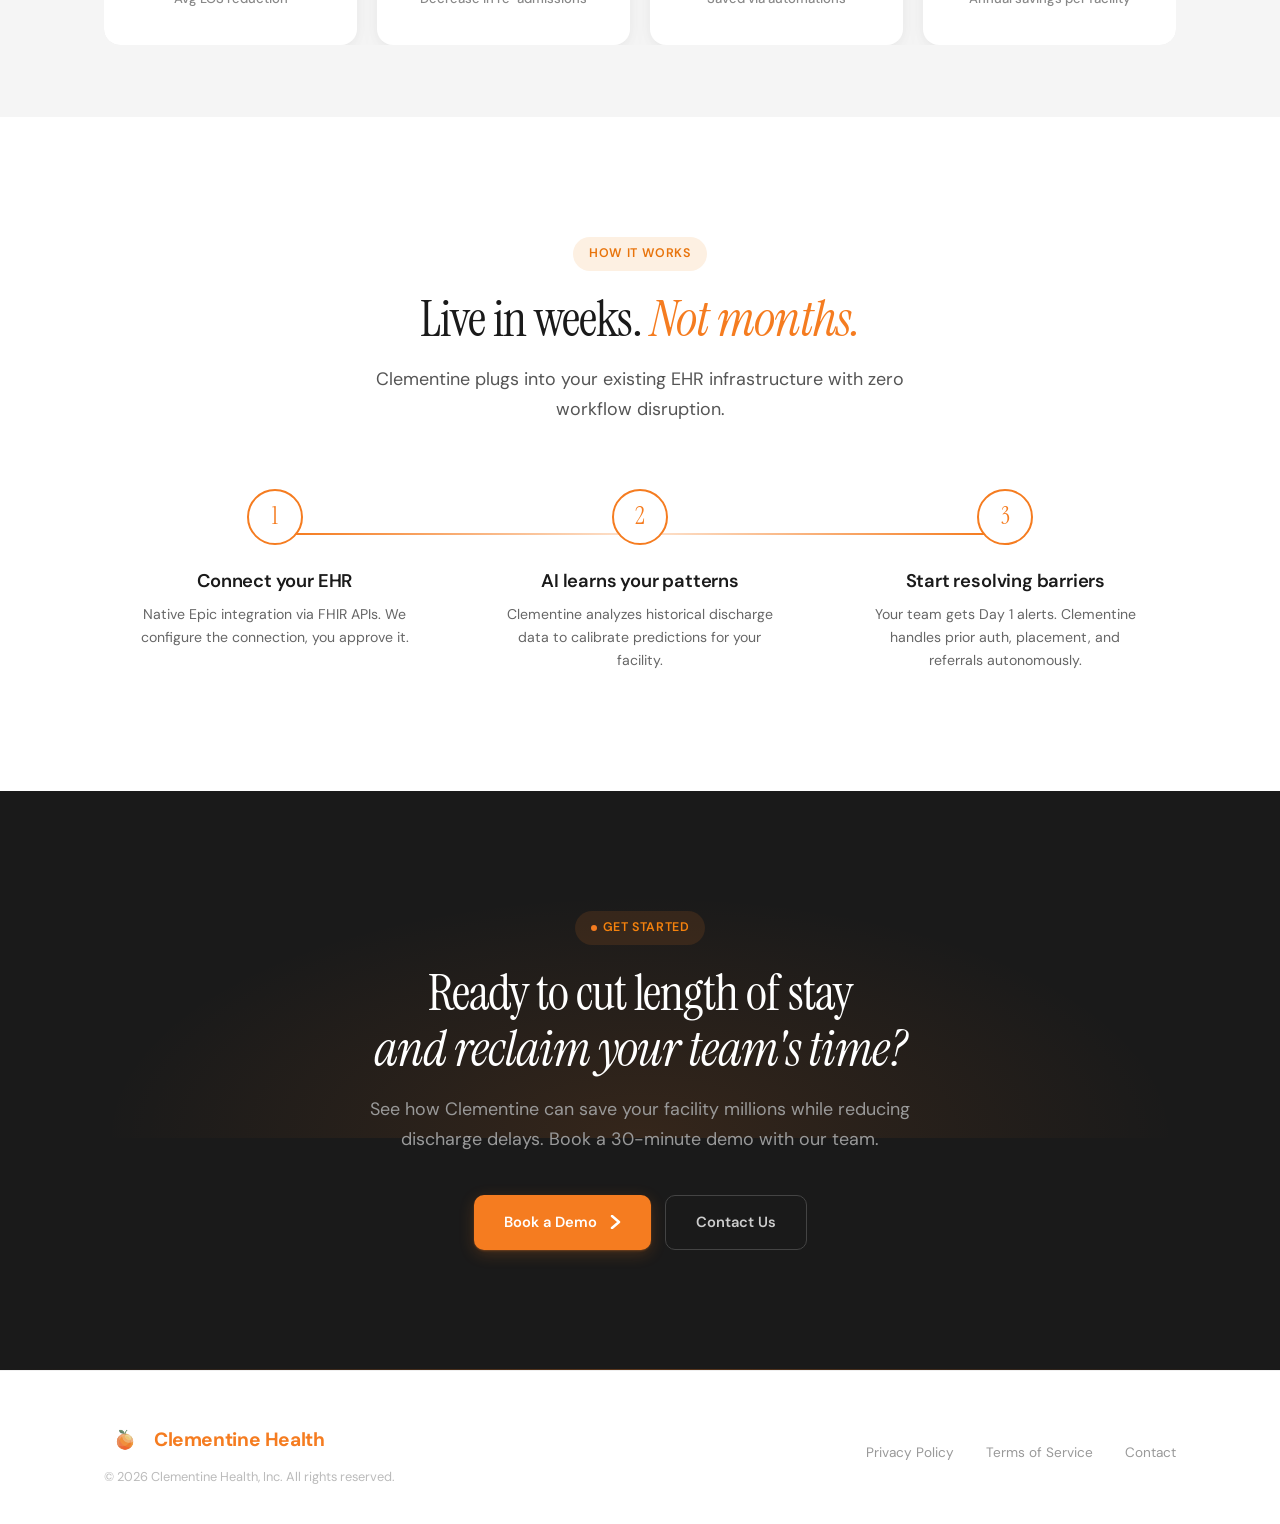
==== commit 1ea07cd1: "Link nav Book a Demo button directly to Calendly Instead of scrolling to the CTA section, the nav bu" ====
--- a/index.html
+++ b/index.html
@@ -891,7 +891,7 @@
         <a href="#features">Features</a>
         <a href="#how-it-works">How It Works</a>
         <div class="nav-cta">
-          <a href="#cta" class="btn btn-primary btn-arrow">Book a Demo
+          <a href="https://calendly.com/ajers-uchicago/clementine-demo" target="_blank" rel="noopener" class="btn btn-primary btn-arrow">Book a Demo
             <svg width="14" height="14" fill="none" stroke="currentColor" stroke-width="2.5" stroke-linecap="round" stroke-linejoin="round"><path d="M5 1l7 6-7 6"/></svg>
           </a>
         </div>
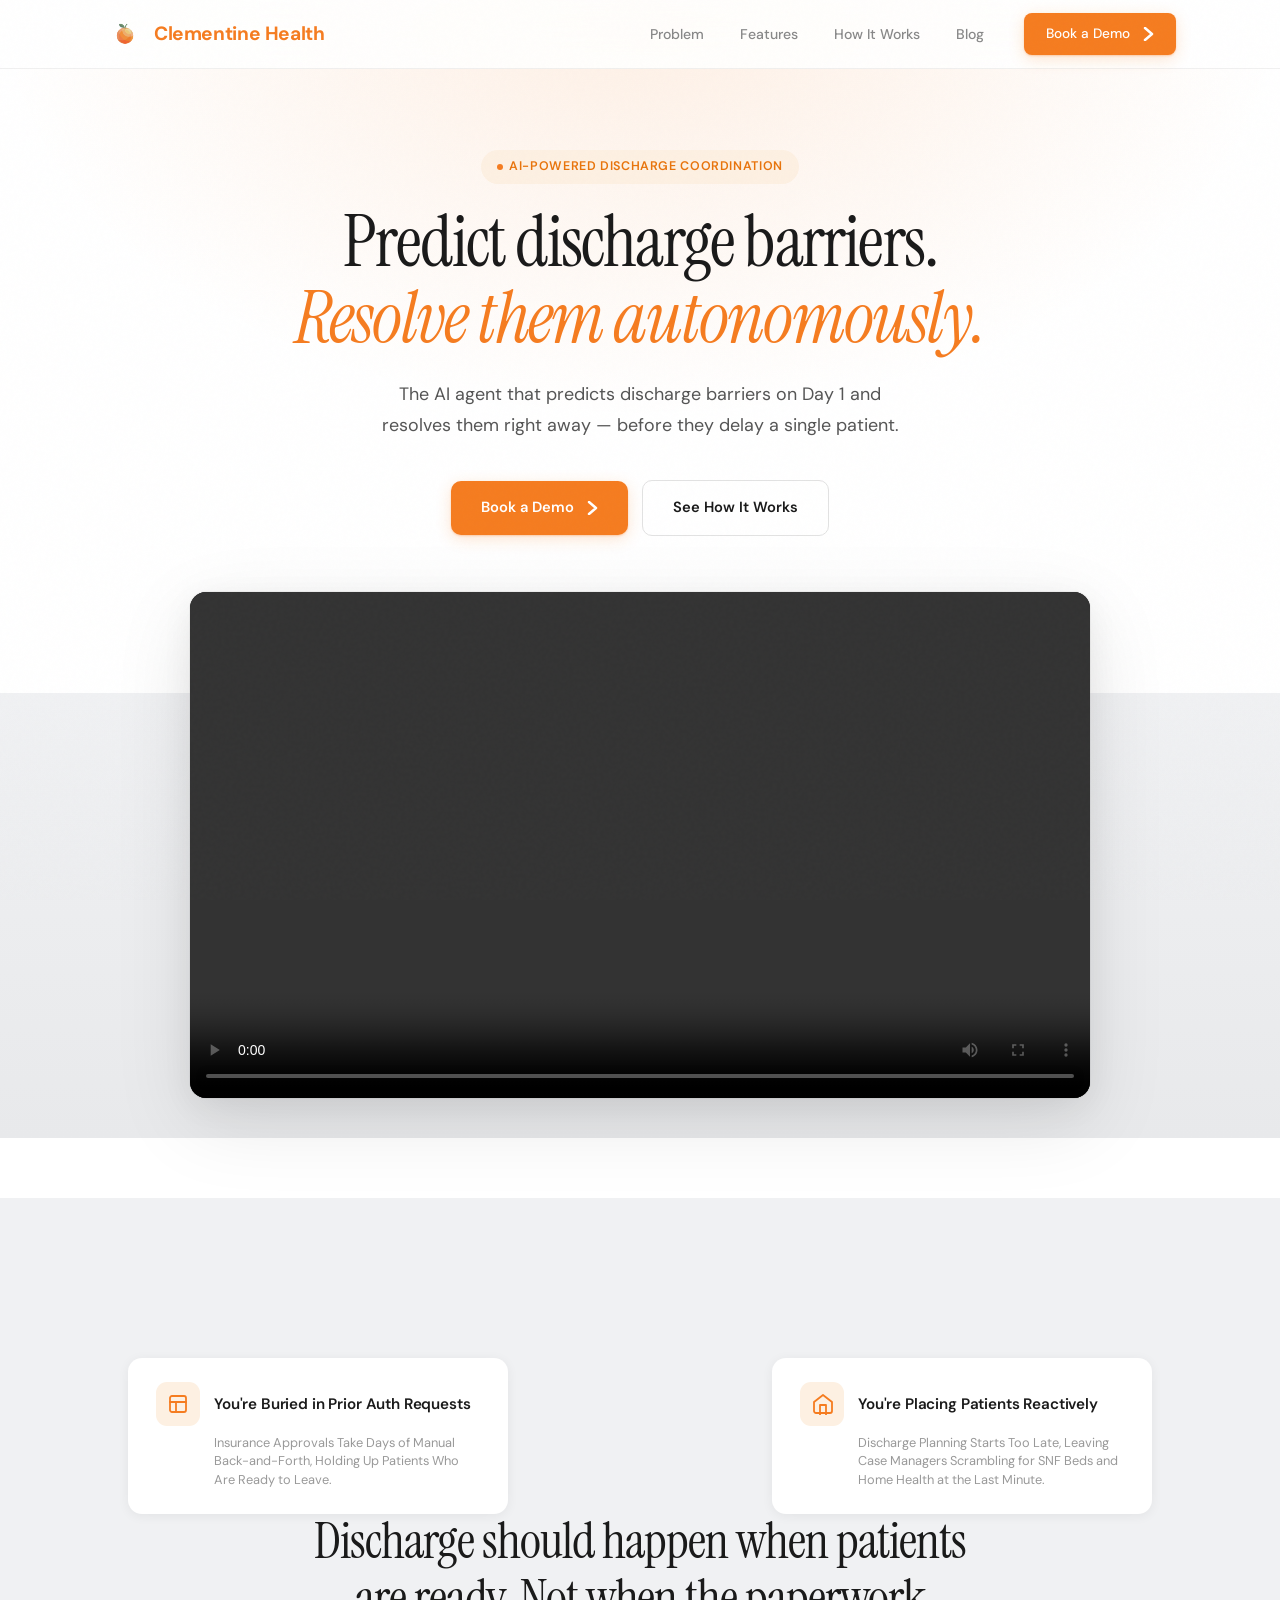
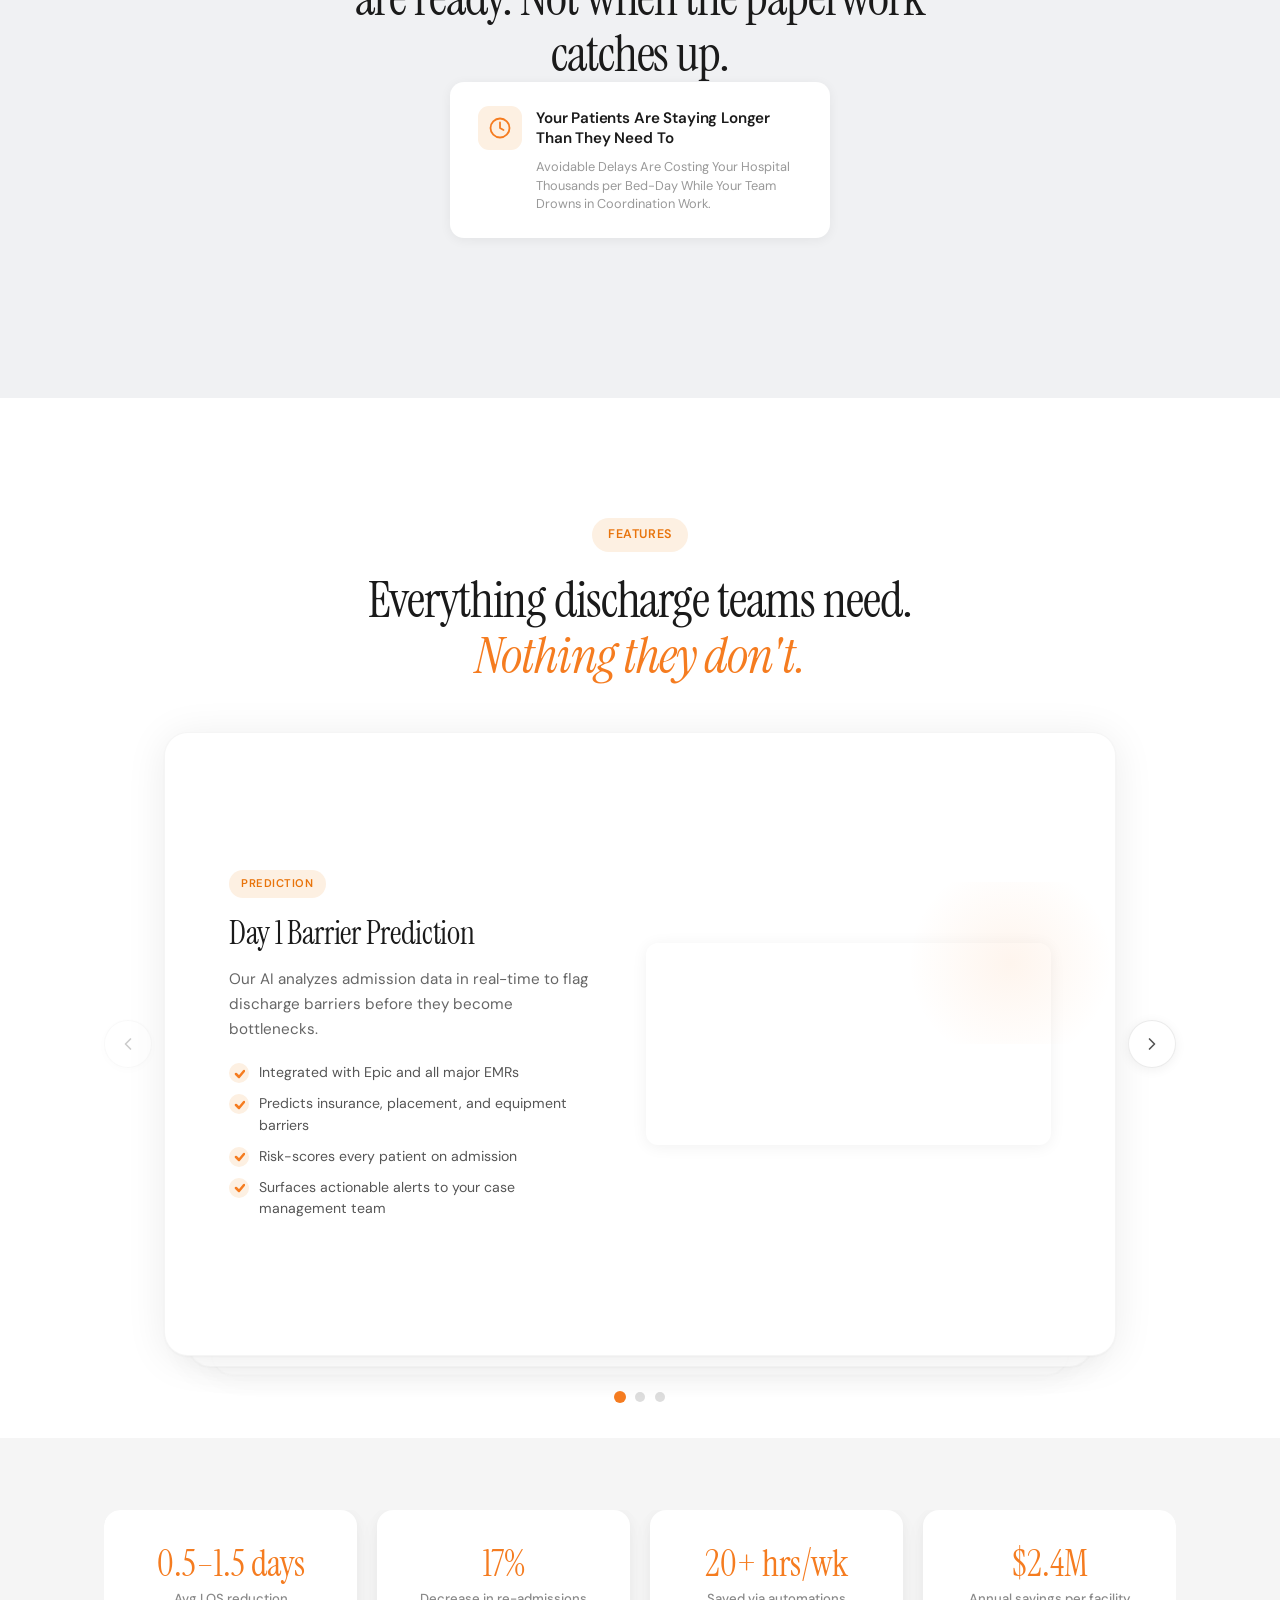
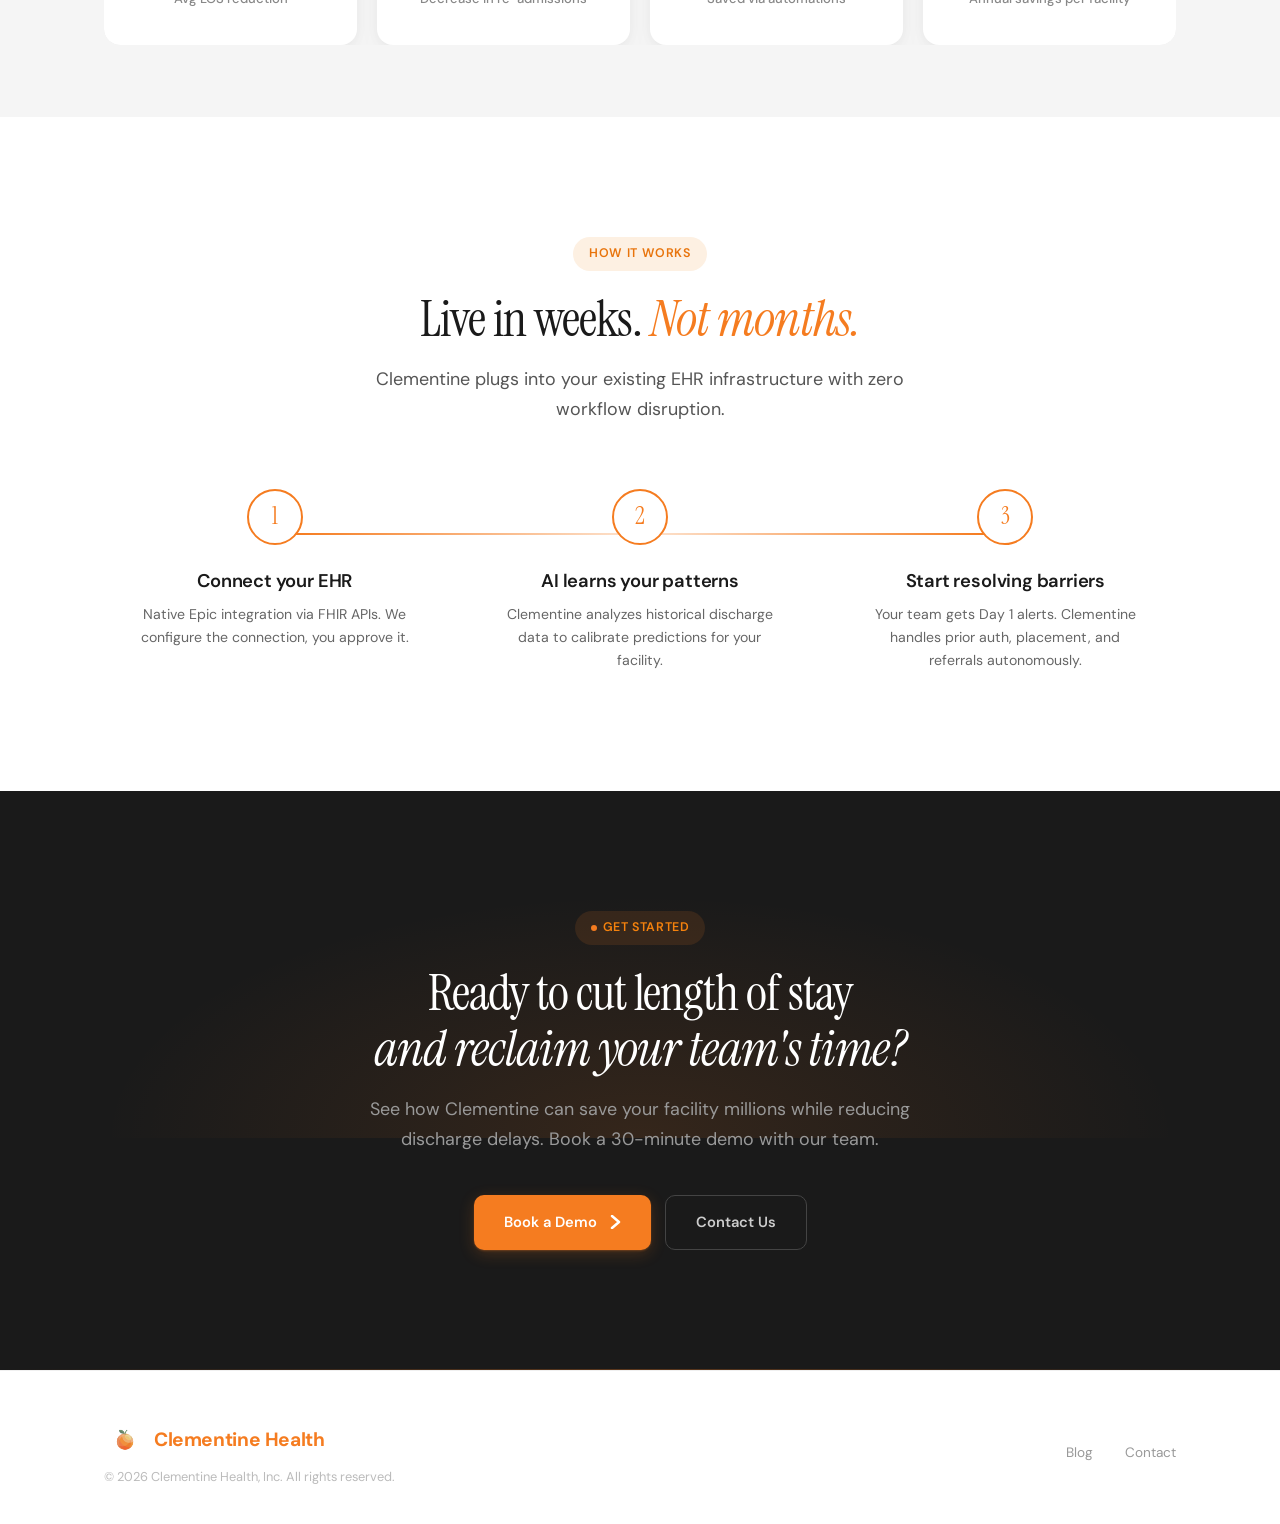
==== commit 6638f945: "Add blog section with first post on controlled length of stay Introduces /blog/ with a clean listing" ====
--- a/index.html
+++ b/index.html
@@ -5,6 +5,38 @@
   <meta name="viewport" content="width=device-width, initial-scale=1.0">
   <title>Clementine Health — AI-Powered Discharge Coordination</title>
   <meta name="description" content="Predict discharge barriers on Day 1. Autonomously resolve prior auth, post-acute placement, and referral packets. Reduce length of stay and save millions.">
+  <link rel="canonical" href="https://clementinehealth.app/">
+  <meta name="robots" content="index, follow, max-image-preview:large">
+  <meta name="theme-color" content="#F57C20">
+  <link rel="icon" href="logo.png" type="image/png">
+
+  <!-- Open Graph -->
+  <meta property="og:type" content="website">
+  <meta property="og:site_name" content="Clementine Health">
+  <meta property="og:title" content="Clementine Health — AI-Powered Discharge Coordination">
+  <meta property="og:description" content="Predict discharge barriers on Day 1. Autonomously resolve prior auth, post-acute placement, and referral packets. Reduce length of stay and save millions.">
+  <meta property="og:url" content="https://clementinehealth.app/">
+  <meta property="og:image" content="https://clementinehealth.app/logo.png">
+
+  <!-- Twitter -->
+  <meta name="twitter:card" content="summary_large_image">
+  <meta name="twitter:title" content="Clementine Health — AI-Powered Discharge Coordination">
+  <meta name="twitter:description" content="Predict discharge barriers on Day 1. Autonomously resolve prior auth, post-acute placement, and referral packets. Reduce length of stay and save millions.">
+  <meta name="twitter:image" content="https://clementinehealth.app/logo.png">
+
+  <!-- JSON-LD: Organization -->
+  <script type="application/ld+json">
+  {
+    "@context": "https://schema.org",
+    "@type": "Organization",
+    "name": "Clementine Health",
+    "url": "https://clementinehealth.app/",
+    "logo": "https://clementinehealth.app/logo.png",
+    "description": "AI-powered discharge coordination that predicts barriers on Day 1 and autonomously resolves prior authorization, post-acute placement, and referral packets.",
+    "sameAs": []
+  }
+  </script>
+
   <link rel="preconnect" href="https://fonts.googleapis.com">
   <link rel="preconnect" href="https://fonts.gstatic.com" crossorigin>
   <link href="https://fonts.googleapis.com/css2?family=DM+Sans:ital,opsz,wght@0,9..40,100..1000;1,9..40,100..1000&family=Instrument+Serif:ital@0;1&display=swap" rel="stylesheet">
@@ -890,6 +922,7 @@
         <a href="#problems">Problem</a>
         <a href="#features">Features</a>
         <a href="#how-it-works">How It Works</a>
+        <a href="blog/index.html">Blog</a>
         <div class="nav-cta">
           <a href="https://calendly.com/ajers-uchicago/clementine-demo" target="_blank" rel="noopener" class="btn btn-primary btn-arrow">Book a Demo
             <svg width="14" height="14" fill="none" stroke="currentColor" stroke-width="2.5" stroke-linecap="round" stroke-linejoin="round"><path d="M5 1l7 6-7 6"/></svg>
@@ -1137,8 +1170,7 @@
         <p>&copy; 2026 Clementine Health, Inc. All rights reserved.</p>
       </div>
       <div class="footer-links">
-        <a href="#">Privacy Policy</a>
-        <a href="#">Terms of Service</a>
+        <a href="blog/index.html">Blog</a>
         <a href="mailto:ajer@iclementine.com">Contact</a>
       </div>
     </div>
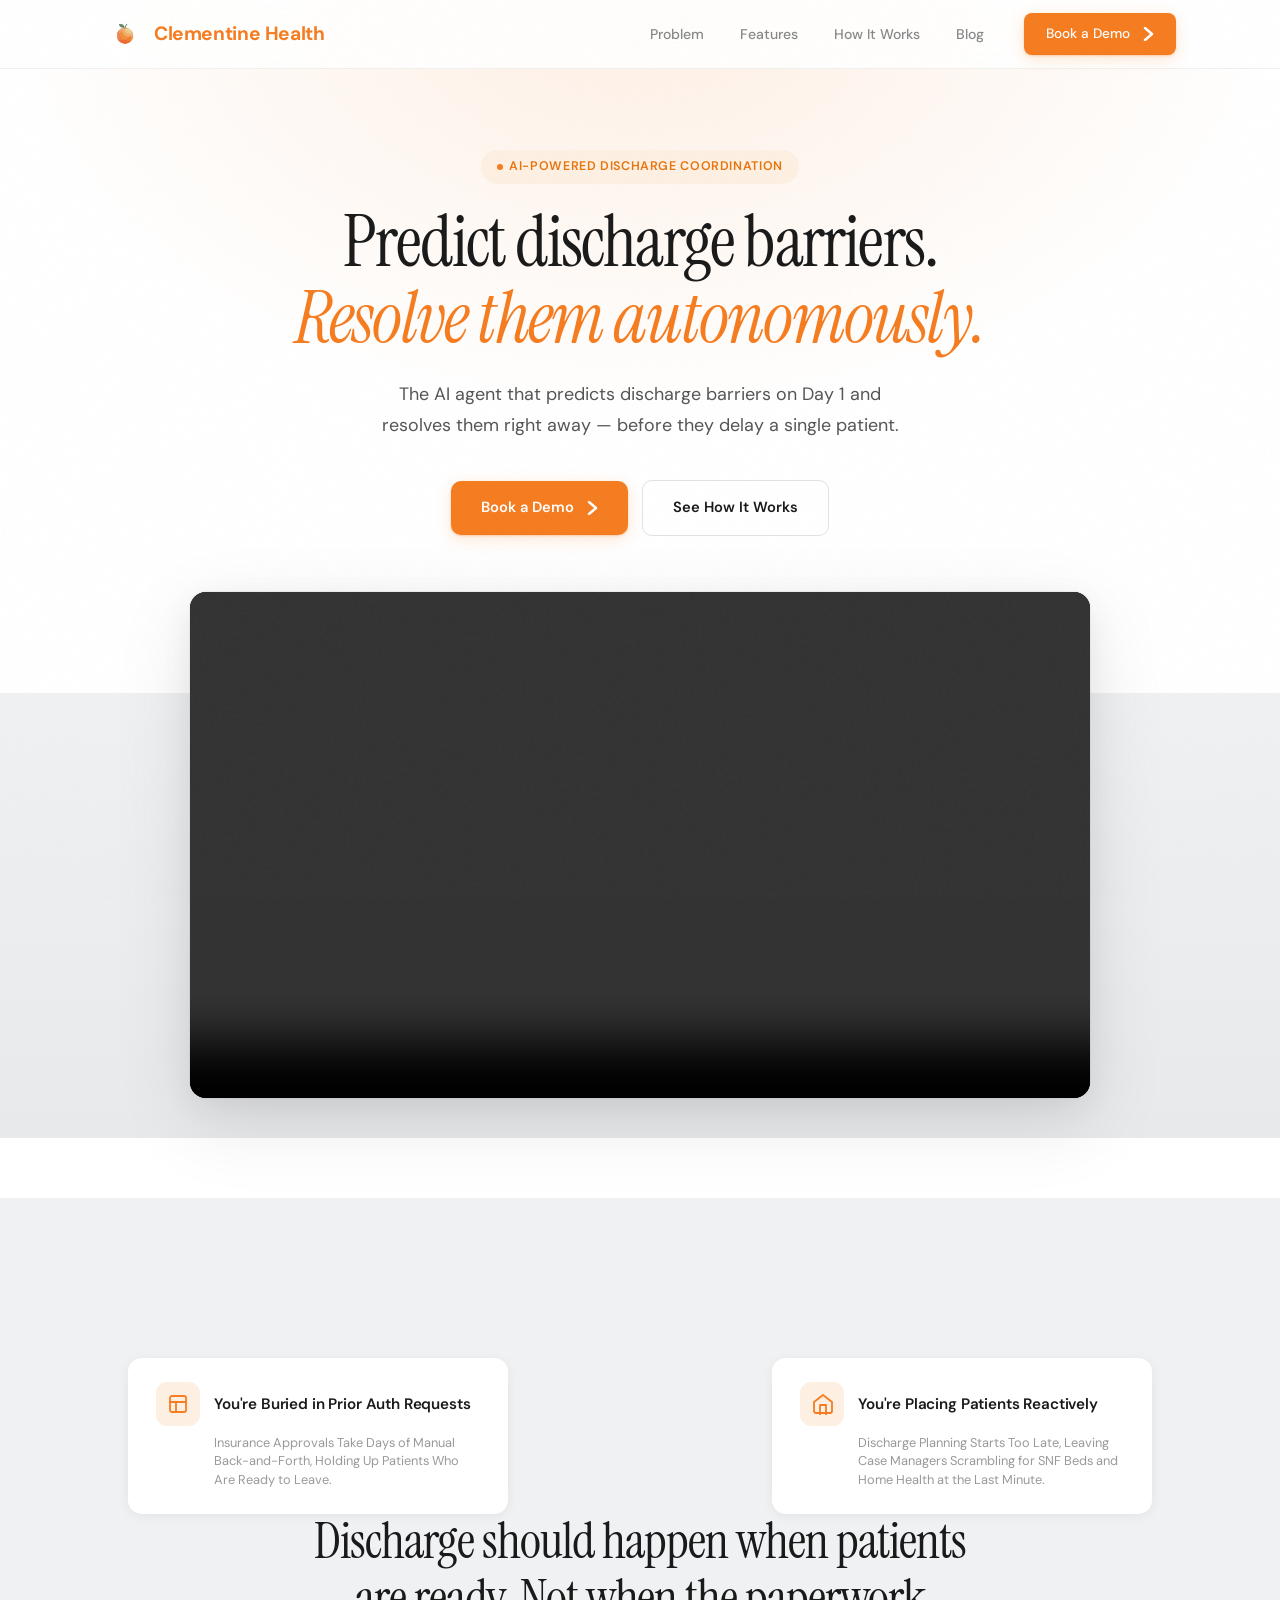
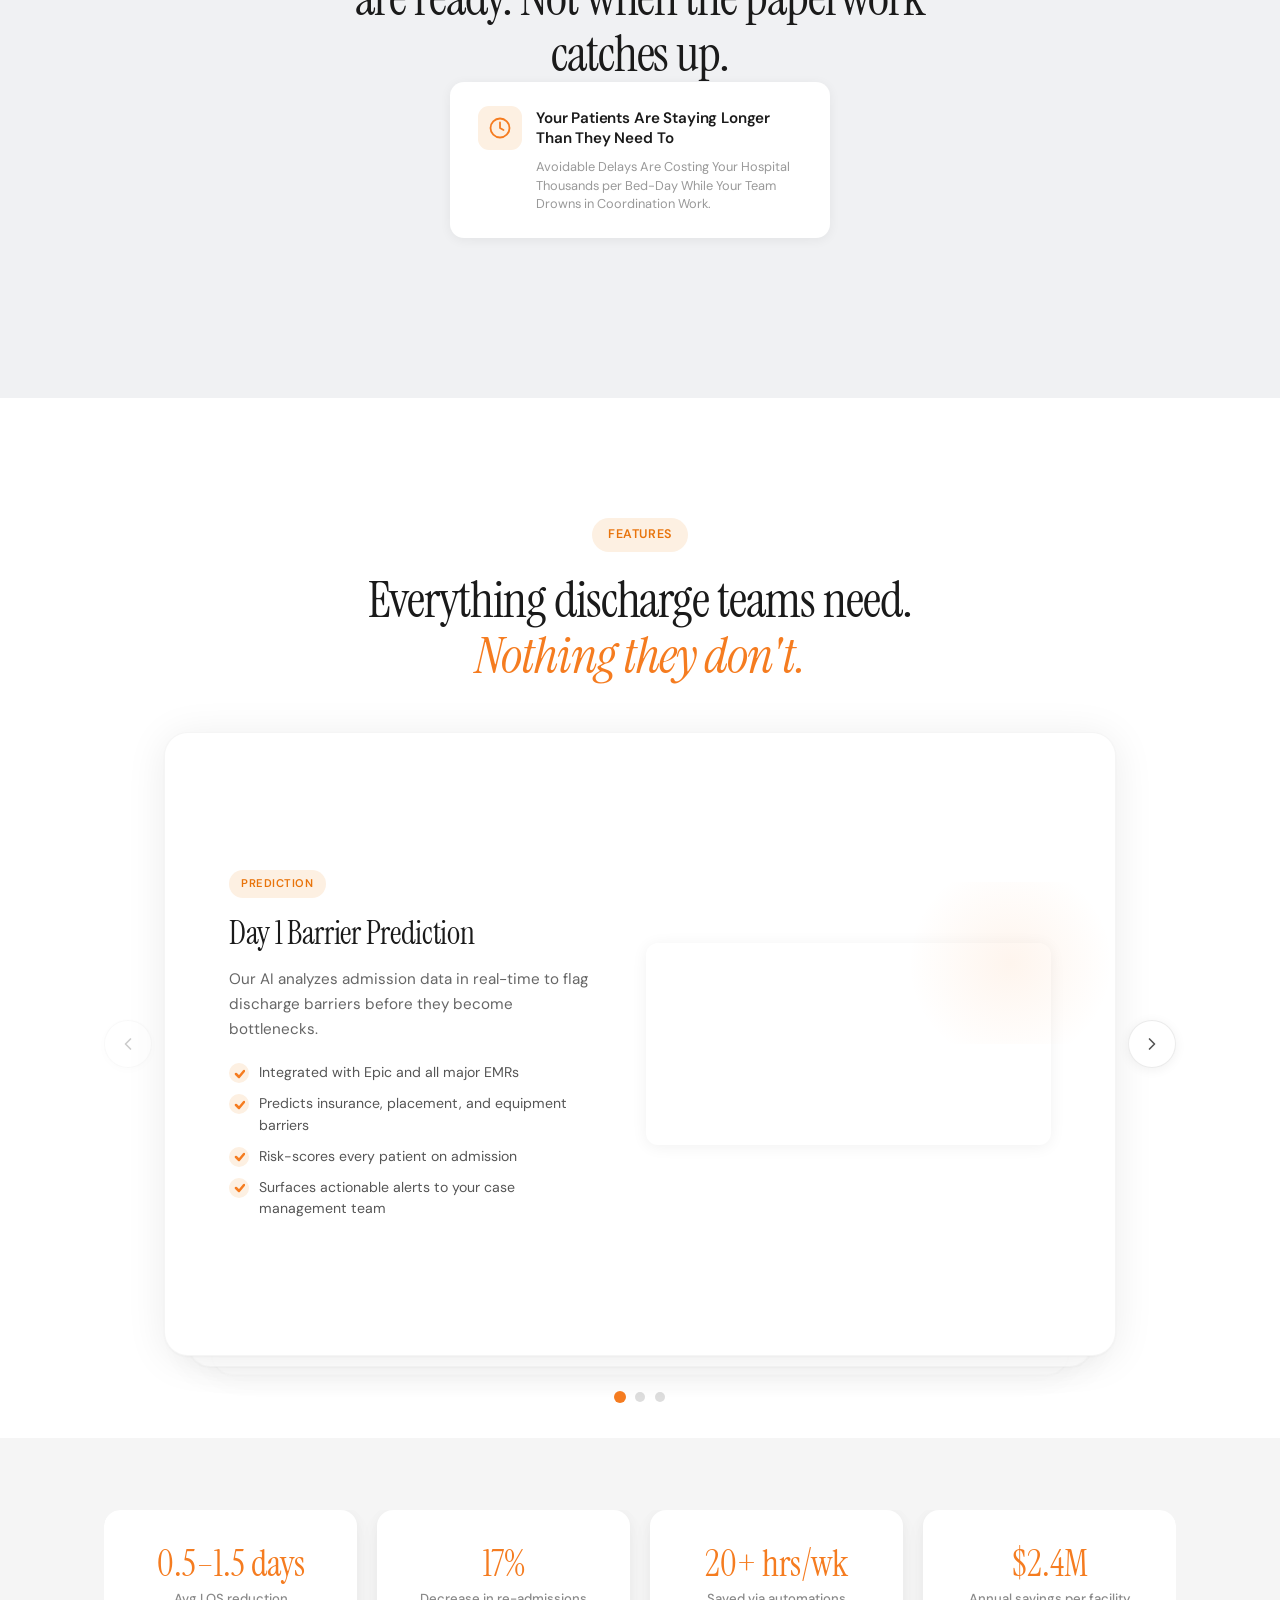
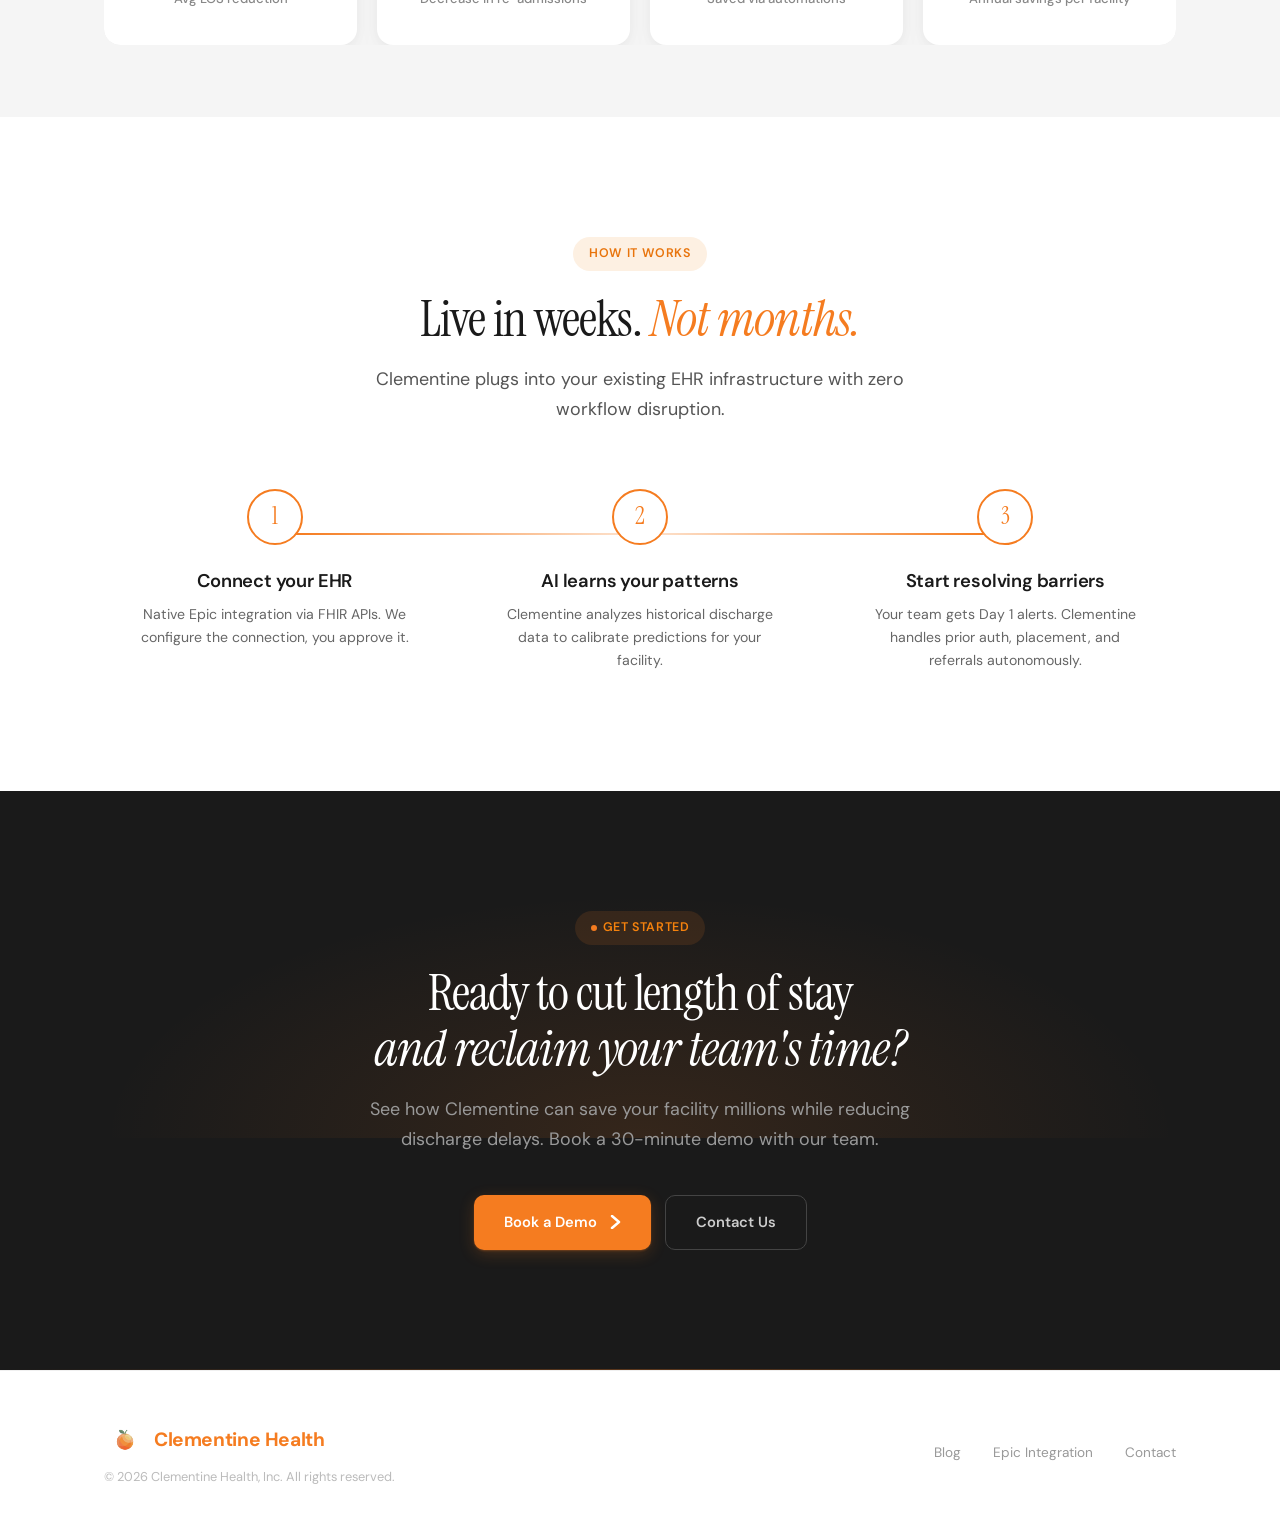
==== commit a9769433: "Add Epic Integration public documentation page Adds /integrations/epic/ as the Public Documentation " ====
--- a/index.html
+++ b/index.html
@@ -1171,6 +1171,7 @@
       </div>
       <div class="footer-links">
         <a href="blog/index.html">Blog</a>
+        <a href="integrations/epic/">Epic Integration</a>
         <a href="mailto:ajer@iclementine.com">Contact</a>
       </div>
     </div>
